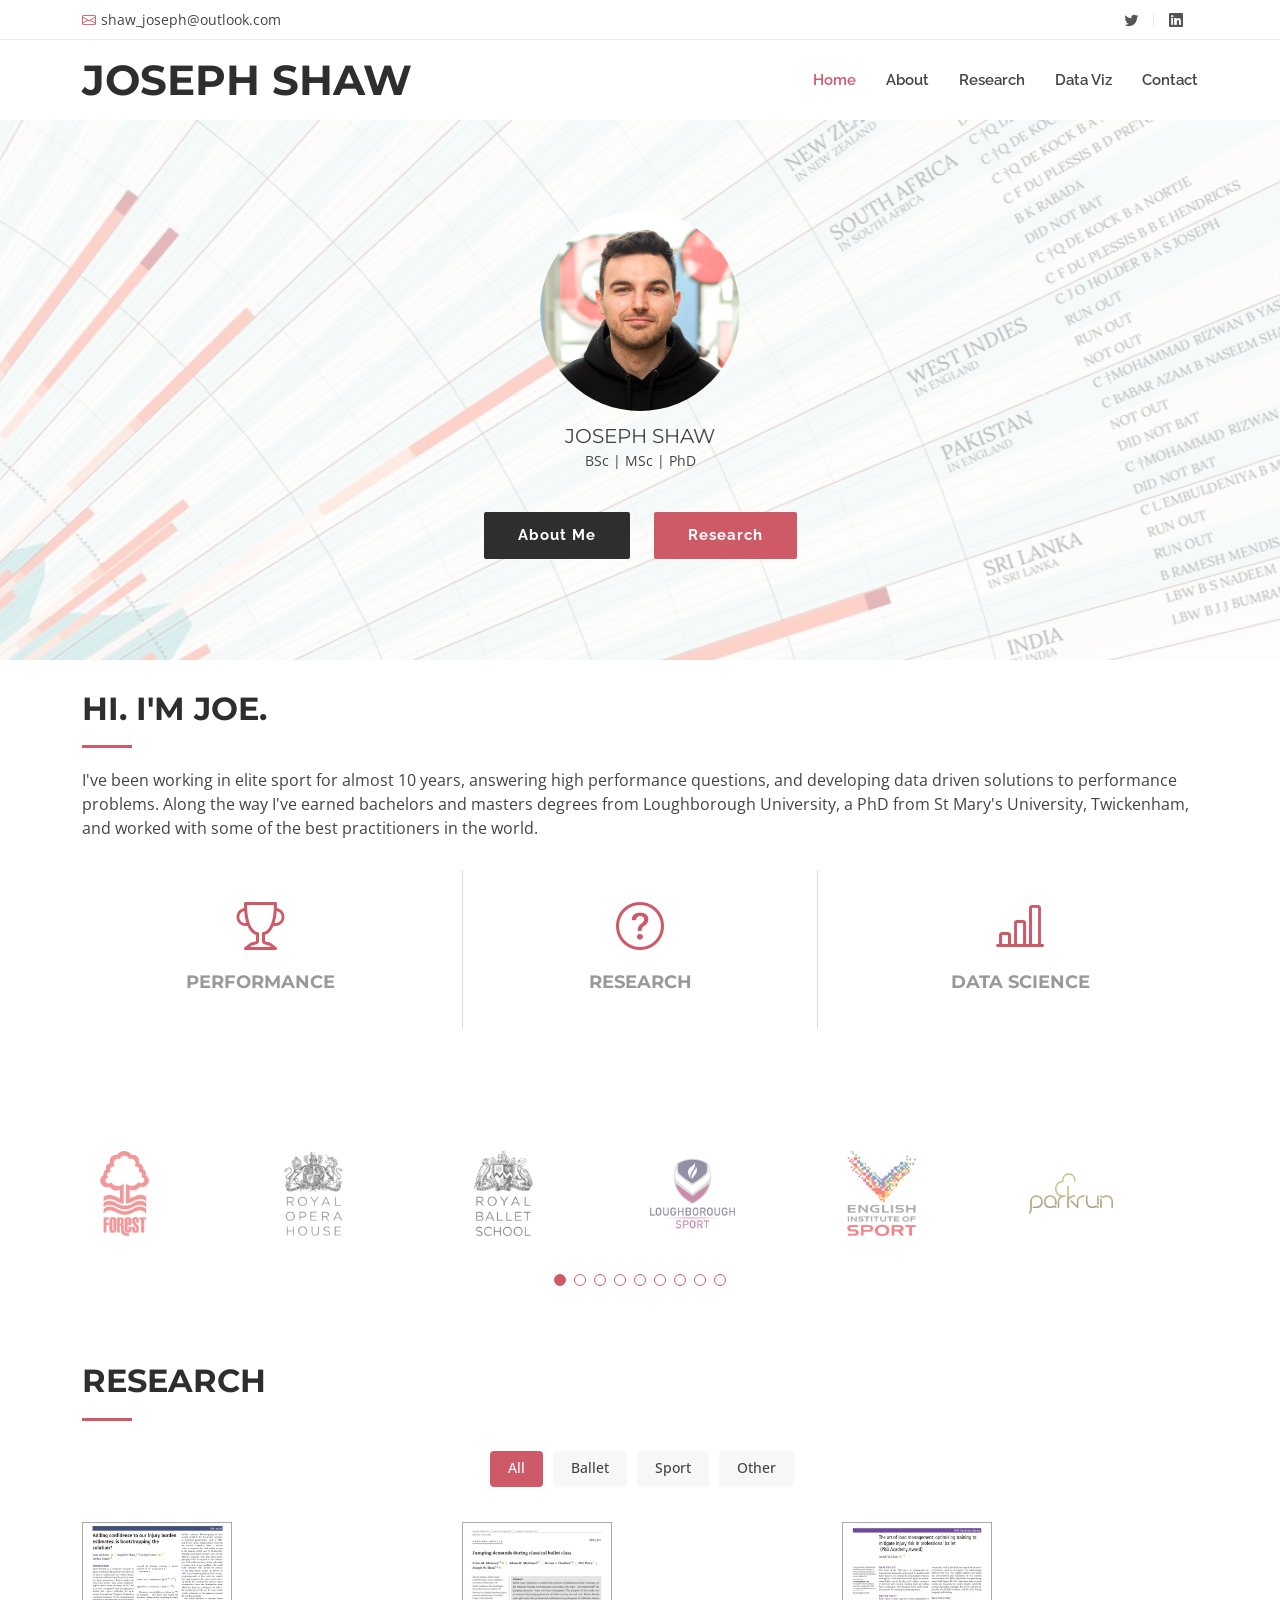
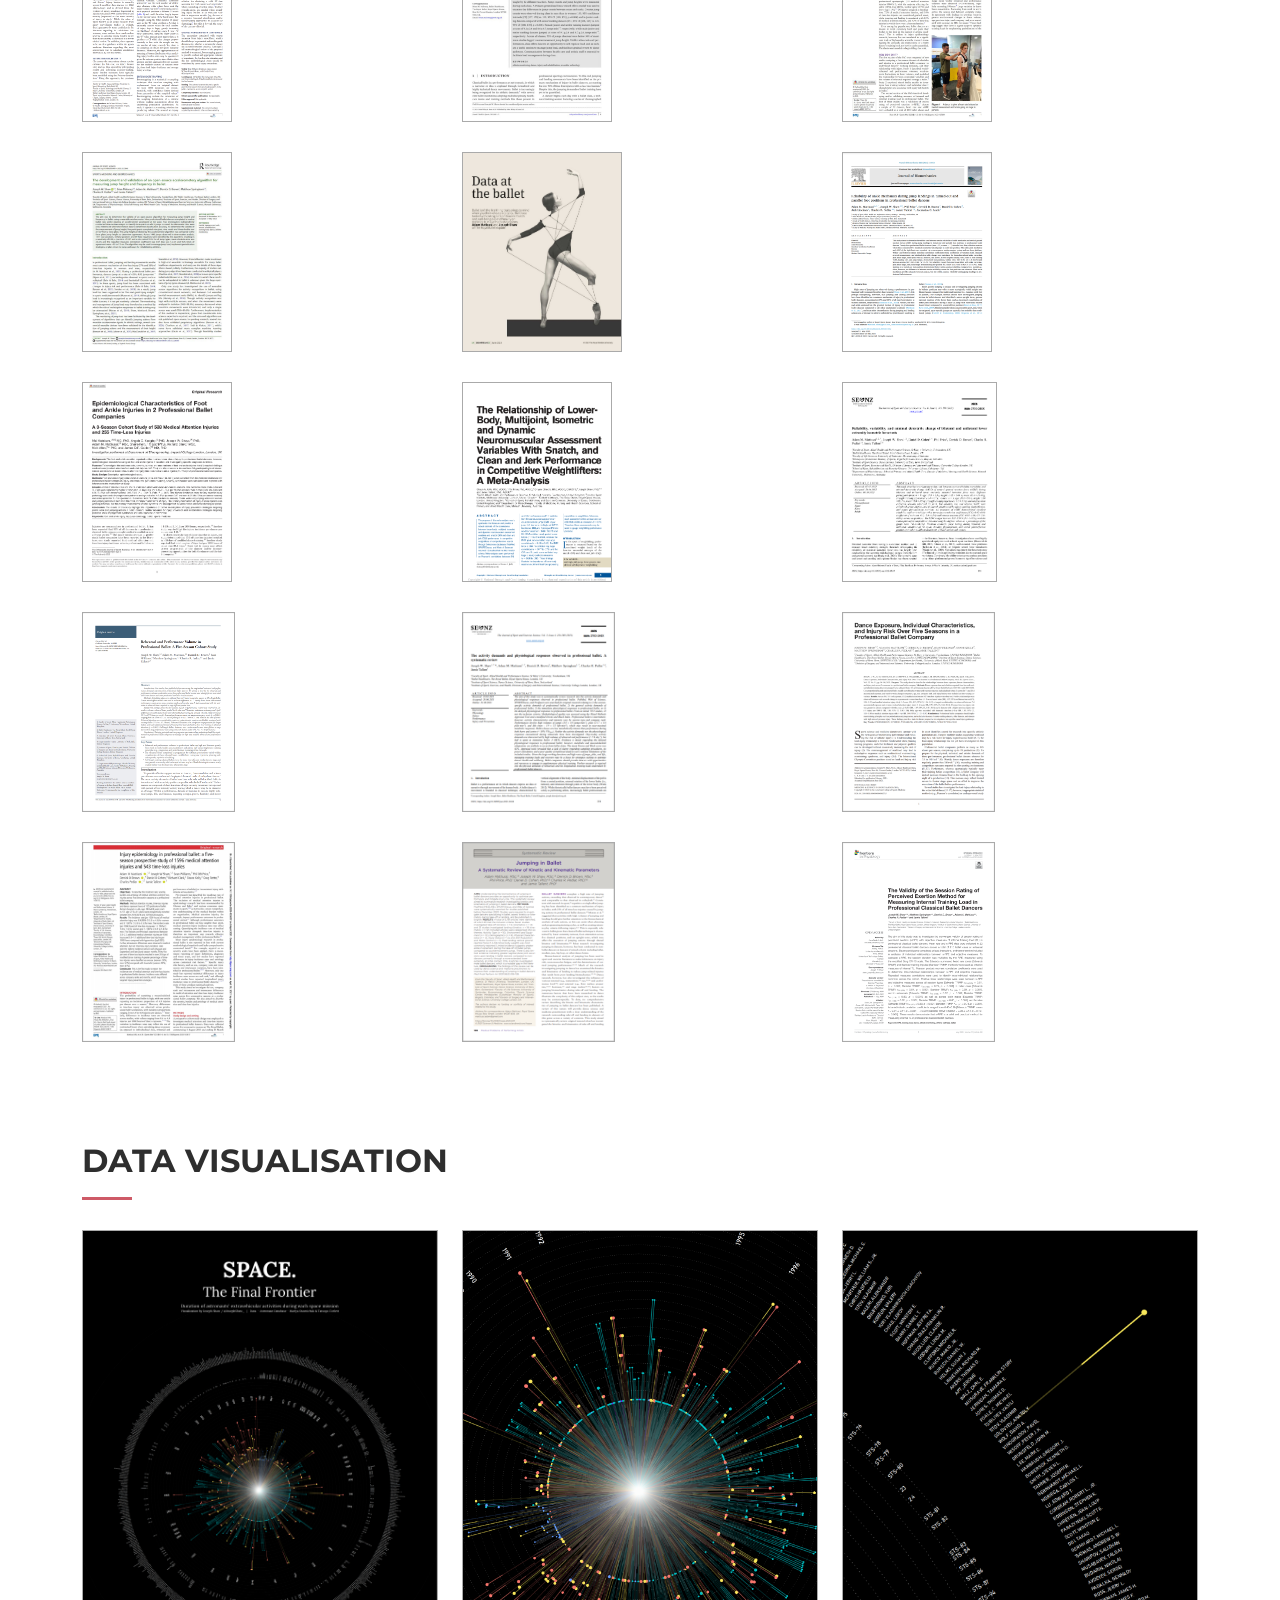
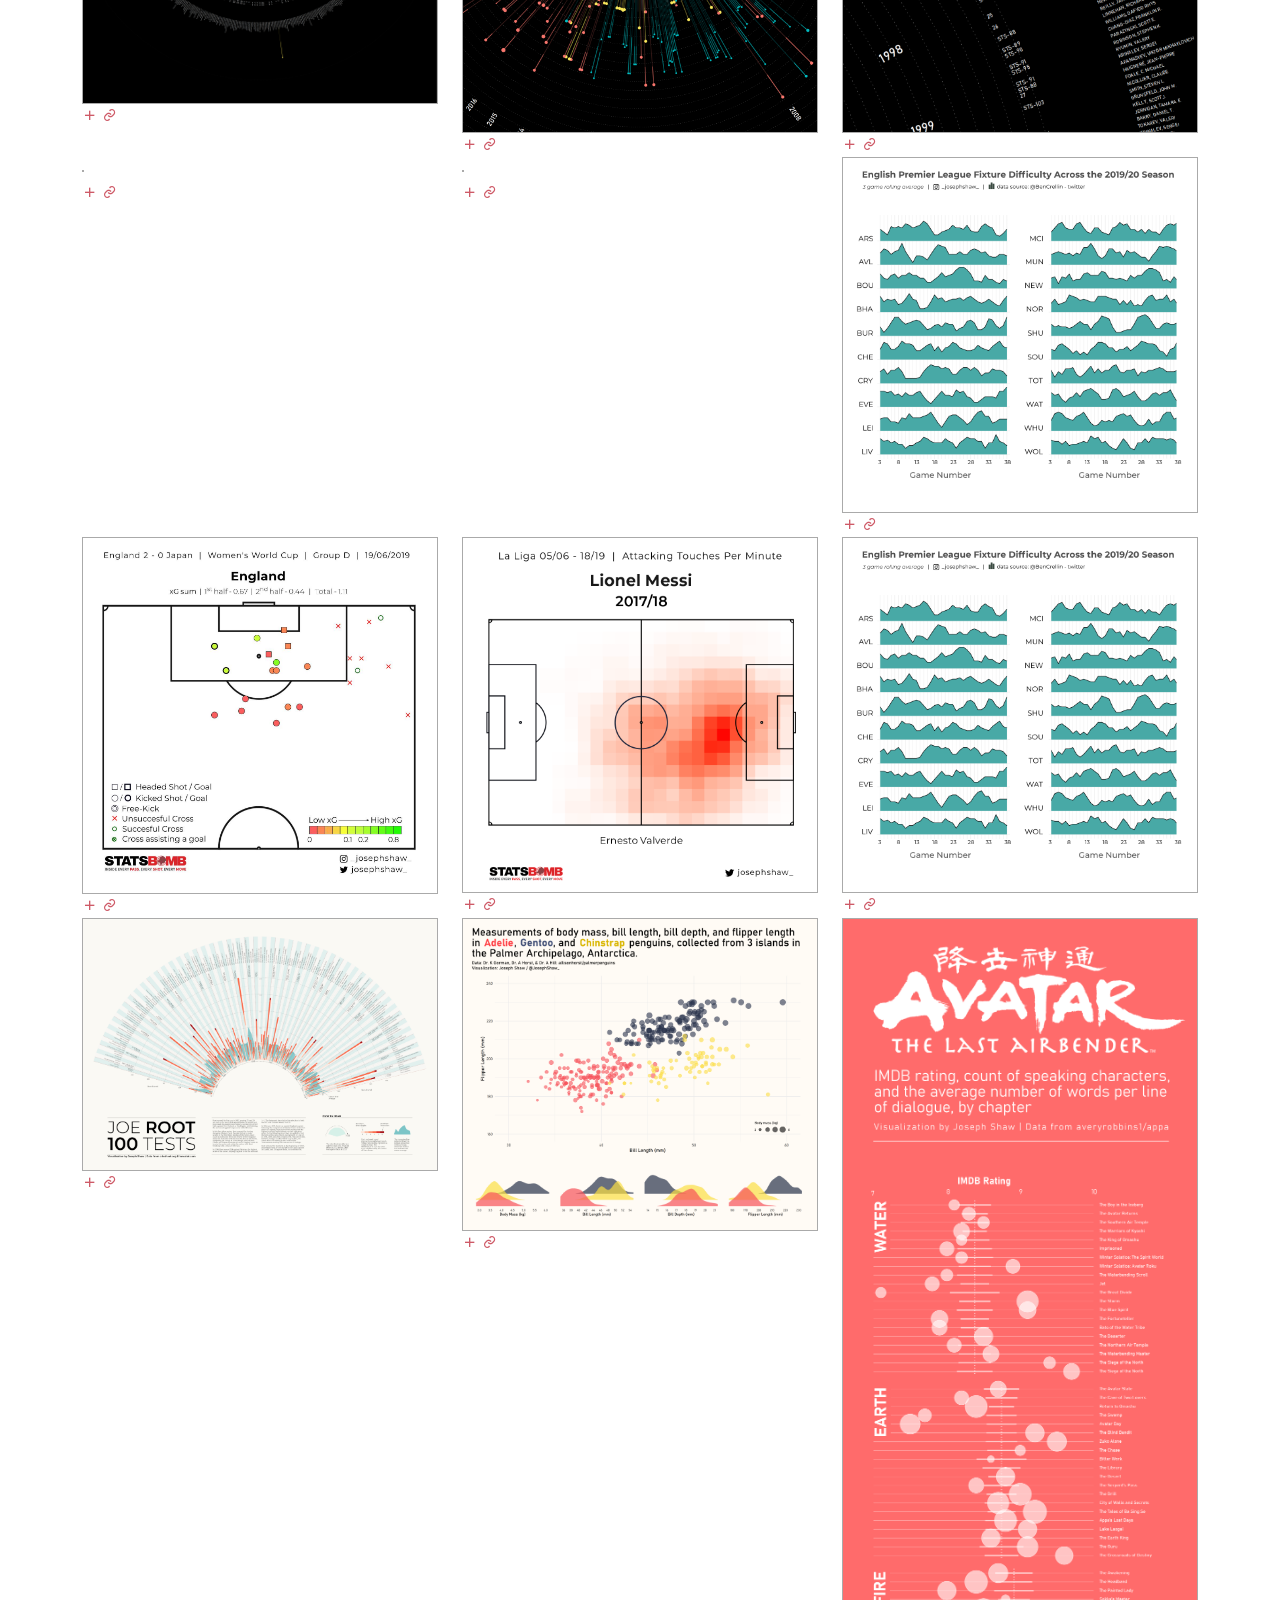
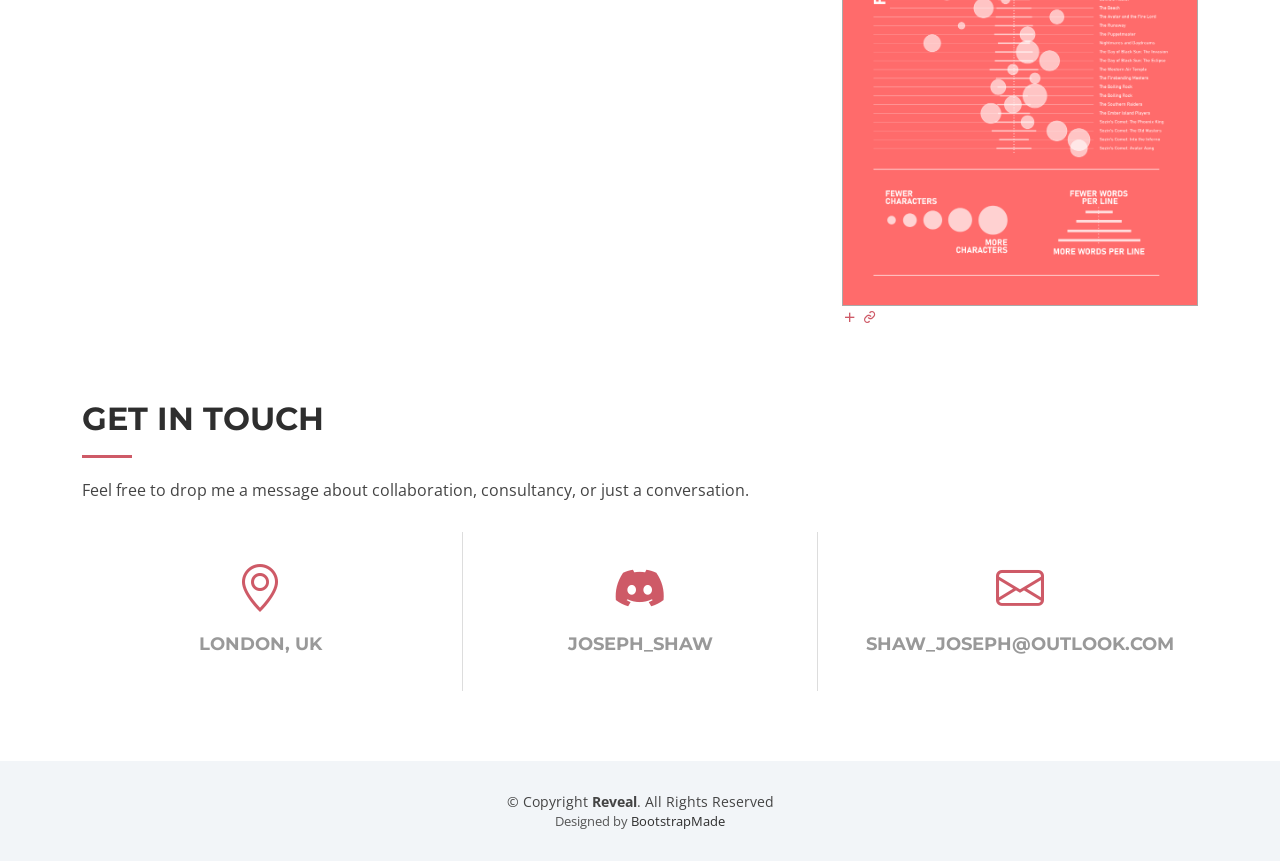
==== index.html @ a6495911 "P2" ====
<!DOCTYPE html>
<html lang="en">

<head>
  <meta charset="utf-8">
  <meta content="width=device-width, initial-scale=1.0" name="viewport">

  <title>Joseph Shaw</title>
  <meta content="" name="description">
  <meta content="" name="keywords">

  <!-- Favicons -->
  <link href="assets/img/favicon.png" rel="icon">
  <link href="assets/img/apple-touch-icon.png" rel="apple-touch-icon">

  <!-- Google Fonts -->
  <link href="https://fonts.googleapis.com/css?family=Open+Sans:300,300i,400,400i,700,700i|Raleway:300,400,500,700,800|Montserrat:300,400,700" rel="stylesheet">

  <!-- Vendor CSS Files -->
  <link href="assets/vendor/aos/aos.css" rel="stylesheet">
  <link href="assets/vendor/bootstrap/css/bootstrap.min.css" rel="stylesheet">
  <link href="assets/vendor/bootstrap-icons/bootstrap-icons.css" rel="stylesheet">
  <link href="assets/vendor/boxicons/css/boxicons.min.css" rel="stylesheet">
  <link href="assets/vendor/glightbox/css/glightbox.min.css" rel="stylesheet">
  <link href="assets/vendor/swiper/swiper-bundle.min.css" rel="stylesheet">

  <!-- Template Main CSS File -->
  <link href="assets/css/style.css" rel="stylesheet">

  <!-- =======================================================
  * Template Name: Reveal
  * Updated: Sep 18 2023 with Bootstrap v5.3.2
  * Template URL: https://bootstrapmade.com/reveal-bootstrap-corporate-template/
  * Author: BootstrapMade.com
  * License: https://bootstrapmade.com/license/
  ======================================================== -->
</head>

<body>

  <!-- ======= Top Bar ======= -->
  <section id="topbar" class="d-flex align-items-center">
    <div class="container d-flex justify-content-center justify-content-md-between">
      <div class="contact-info d-flex align-items-center">
        <i class="bi bi-envelope d-flex align-items-center"><a href="mailto:shaw_joseph@outlook.com">shaw_joseph@outlook.com</a></i>
    <!--    <i class="bi bi-phone d-flex align-items-center ms-4"><span>+1 5589 55488 55</span></i> -->
      </div>
      <div class="social-links d-none d-md-flex align-items-center">
        <a href="https://twitter.com/JosephShaw_" class="twitter"><i class="bi bi-twitter"></i></a>
    <!--    <a href="#" class="instagram"><i class="bi bi-instagram"></i></a> -->
        <a href="https://www.linkedin.com/in/joseph-w-shaw/" class="linkedin"><i class="bi bi-linkedin"></i></i></a>
      </div>
    </div>
  </section><!-- End Top Bar-->

  <!-- ======= Header ======= -->
  <header id="header" class="d-flex align-items-center">
    <div class="container d-flex justify-content-between">

      <div id="logo">
        <h1><a href="index.html">JOSEPH SHAW</a></h1>
        <!-- Uncomment below if you prefer to use an image logo -->
        <!-- <a href="index.html"><img src="assets/img/logo.png" alt=""></a>-->
      </div>

      <nav id="navbar" class="navbar">
        <ul>
          <li><a class="nav-link scrollto active" href="#hero">Home</a></li>
          <li><a class="nav-link scrollto" href="#about">About</a></li>
		  <li><a class="nav-link scrollto " href="#portfolio">Research</a></li>
		  <li><a class="nav-link scrollto " href="#portfolio2">Data Viz</a></li>

       <!--   <li><a class="nav-link scrollto" href="#services">Services</a></li>
          <li><a class="nav-link scrollto" href="#team">Team</a></li>
          <li class="dropdown"><a href="#"><span>Drop Down</span> <i class="bi bi-chevron-down"></i></a>
            <ul>
              <li><a href="#">Drop Down 1</a></li>
              <li class="dropdown"><a href="#"><span>Deep Drop Down</span> <i class="bi bi-chevron-right"></i></a>
                <ul>
                  <li><a href="#">Deep Drop Down 1</a></li>
                  <li><a href="#">Deep Drop Down 2</a></li>
                  <li><a href="#">Deep Drop Down 3</a></li>
                  <li><a href="#">Deep Drop Down 4</a></li>
                  <li><a href="#">Deep Drop Down 5</a></li>
                </ul>
              </li>
              <li><a href="#">Drop Down 2</a></li>
              <li><a href="#">Drop Down 3</a></li>
              <li><a href="#">Drop Down 4</a></li>
            </ul>
          </li> -->
          <li><a class="nav-link scrollto" href="#contact">Contact</a></li>
        </ul>
        <i class="bi bi-list mobile-nav-toggle"></i>
      </nav><!-- .navbar -->

    </div>
  </header><!-- End Header -->

  <!-- ======= hero Section ======= -->
  <section id="hero">

    <div class="hero-content" data-aos="fade-up">
			<img src="assets/img/headshot.jpg" alt="Avatar" style="width:200px; border-radius: 50%">
			<div style="line-height:80%;"><br></div>
	  <h5 style = "margin-bottom: 0">JOSEPH SHAW</h5>
	  <p><small>BSc | MSc | PhD</small></p>
      <div>
        <a href="#about" class="btn-get-started scrollto">About Me</a>
        <a href="#portfolio" class="btn-projects scrollto">Research</a>
      </div>
    </div>

    <div class="hero-slider swiper">
      <div class="swiper-wrapper">
        <div class="swiper-slide" style="background-image: url('assets/img/hero-carousel/1.jpg');"></div>
        <div class="swiper-slide" style="background-image: url('assets/img/hero-carousel/2.jpg');"></div>
        <div class="swiper-slide" style="background-image: url('assets/img/hero-carousel/3.jpg');"></div>
        <div class="swiper-slide" style="background-image: url('assets/img/hero-carousel/4.jpg');"></div>
        <div class="swiper-slide" style="background-image: url('assets/img/hero-carousel/5.jpg');"></div>
      </div>
    </div>

  </section><!-- End Hero Section -->

  <main id="main">


  <!-- ======= About Me Section ======= -->
    <section id="about">
      <div class="container" data-aos="fade-up">
        <div class="section-header">
          <h2>Hi. I'm Joe.</h2>
          <p>I've been working in elite sport for almost 10 years, answering high performance questions, and developing data driven solutions to performance problems. Along the way I've earned  bachelors and masters 
		  degrees from Loughborough University, a PhD from St Mary's University, Twickenham, and worked with some of the best practitioners in the world.</p>
        </div>

        <div class="row about-info">

          <div class="col-md-4">
            <div class="about-address">
              <i class="bi bi-trophy"></i>
              <h3>Performance</h3>
           <!--   <address>A108 Adam Street, NY 535022, USA</address> -->
            </div>
          </div>

          <div class="col-md-4">
            <div class="about-phone">
              <i class="bi bi-question-circle"></i>
              <h3>Research</h3>
           <!--   <p><a href="#portfolio">Take a look below.</a></p> -->
            </div>
          </div>

          <div class="col-md-4">
            <div class="about-email">
              <i class="bi bi-bar-chart-line"></i>
              <h3>Data Science</h3>
          <!--    <p><a href="mailto:info@example.com">info@example.com</a></p> -->
            </div>
          </div>

        </div>
      </div>
	  
	  

	  

    </section><!-- End About Section -->
	
		
	  <!-- ======= About Section ======= 
      <div class="container" data-aos="fade-up">
        <div class="row">
          <div class="col-lg-6 about-img">
            <img src="assets/img/about-img.jpg" alt="">
          </div>

          <div class="col-lg-6 content">
            <h2>Hi. I'm Joe.</h2>
            <h3>I've been working in elite sport for almost 10 years, helping develop some of the best athletes and teams in the world, and answering high performance questions along the way.</h3>

            <ul>
              <li><i class="bi bi-check-circle"></i> Ullamco laboris nisi ut aliquip ex ea commodo consequat.</li>
              <li><i class="bi bi-check-circle"></i> Duis aute irure dolor in reprehenderit in voluptate velit.</li>
              <li><i class="bi bi-check-circle"></i> Ullamco laboris nisi ut aliquip ex ea commodo consequat. Duis aute irure dolor in reprehenderit in voluptate trideta storacalaperda mastiro dolore eu fugiat nulla pariatur.</li>
            </ul>

          </div>
        </div>

      </div>
    </section><!-- End About Section -->
	

    <!-- ======= Clients Section ======= -->
    <section id="clients">
      <div class="container" data-aos="fade-up">
      <!--  <div class="section-header">
          <h2>Experience and Collaborators</h2>
          <p>Sed tamen tempor magna labore dolore dolor sint tempor duis magna elit veniam aliqua esse amet veniam enim export quid quid veniam aliqua eram noster malis nulla duis fugiat culpa esse aute nulla ipsum velit export irure minim illum fore</p>  
        </div> -->

        <div class="clients-slider swiper" data-aos="fade-up" data-aos-delay="20">
          <div class="swiper-wrapper align-items-center">
            <div class="swiper-slide"><img src="assets/img/clients/client-1.png" style="width: 50%; height: 50%" class="img-fluid" alt=""></div>
            <div class="swiper-slide"><img src="assets/img/clients/client-2.png" style="width: 50%; height: 50%" class="img-fluid" alt=""></div>
            <div class="swiper-slide"><img src="assets/img/clients/client-3.png" style="width: 50%; height: 50%" class="img-fluid" alt=""></div>
            <div class="swiper-slide"><img src="assets/img/clients/client-4.png" style="width: 50%; height: 50%" class="img-fluid" alt=""></div>
            <div class="swiper-slide"><img src="assets/img/clients/client-5.png" style="width: 50%; height: 50%" class="img-fluid" alt=""></div>
            <div class="swiper-slide"><img src="assets/img/clients/client-6.png" style="width: 50%; height: 50%" class="img-fluid" alt=""></div>
            <div class="swiper-slide"><img src="assets/img/clients/client-7.png" style="width: 50%; height: 50%" class="img-fluid" alt=""></div>
            <div class="swiper-slide"><img src="assets/img/clients/client-8.png" style="width: 50%; height: 50%" class="img-fluid" alt=""></div>
			<div class="swiper-slide"><img src="assets/img/clients/client-9.png" style="width: 50%; height: 50%" class="img-fluid" alt=""></div>

          </div>
          <div class="swiper-pagination"></div>
        </div>

      </div>
    </section><!-- End Clients Section -->

    <!-- ======= Portfolio Section ======= -->
    <section id="portfolio" class="portfolio">
      <div class="container" data-aos="fade-up">
        <div class="section-header">
          <h2>Research</h2>
     <!--     <p>Sed tamen tempor magna labore dolore dolor sint tempor duis magna elit veniam aliqua esse amet veniam enim export quid quid veniam aliqua eram noster malis nulla duis fugiat culpa esse aute nulla ipsum velit export irure minim illum fore</p>  -->
        </div>

        <div class="row" data-aos="fade-up" data-aos-delay="100">
          <div class="col-lg-12 d-flex justify-content-center">
            <ul id="portfolio-flters">
              <li data-filter="*" class="filter-active">All</li>
              <li data-filter=".filter-app">Ballet</li>
              <li data-filter=".filter-web">Sport</li>
              <li data-filter=".filter-card">Other</li>
            </ul>
          </div>
        </div>

        <div class="row portfolio-container" data-aos="fade-up" data-aos-delay="200">

		<!--

          <div class="col-lg-4 col-md-6 portfolio-item filter-web">
            <img src="assets/img/portfolio/portfolio-2.jpg" class="img-fluid" alt="">
            <div class="portfolio-info">
              <h4>Web 3</h4>
              <p>Web</p>
              <a href="assets/img/portfolio/portfolio-2.jpg" data-gallery="portfolioGallery" class="portfolio-lightbox preview-link" title="Web 3"><i class="bx bx-plus"></i></a>
              <a href="portfolio-details.html" class="details-link" title="More Details"><i class="bx bx-link"></i></a>
            </div>
          </div>

          <div class="col-lg-4 col-md-6 portfolio-item filter-app">
            <img src="assets/img/portfolio/portfolio-3.jpg" class="img-fluid" alt="">
            <div class="portfolio-info">
              <h4>App 2</h4>
              <p>App</p>
              <a href="assets/img/portfolio/portfolio-3.jpg" data-gallery="portfolioGallery" class="portfolio-lightbox preview-link" title="App 2"><i class="bx bx-plus"></i></a>
              <a href="portfolio-details.html" class="details-link" title="More Details"><i class="bx bx-link"></i></a>
            </div>
          </div>
		  
		  

          <div class="col-lg-4 col-md-6 portfolio-item filter-card">
            <img src="assets/img/portfolio/portfolio-4.jpg" class="img-fluid" alt="">
            <div class="portfolio-info">
              <h4>Card 2</h4>
              <p>Card</p>
              <a href="assets/img/portfolio/portfolio-4.jpg" data-gallery="portfolioGallery" class="portfolio-lightbox preview-link" title="Card 2"><i class="bx bx-plus"></i></a>
              <a href="portfolio-details.html" class="details-link" title="More Details"><i class="bx bx-link"></i></a>
            </div>
          </div>
		  
		  -->
		  
		  <div class="col-lg-4 col-md-6 portfolio-item filter-card">
            <img src="assets/img/portfolio/portfolio-15.png" class="img-fluid" alt="" style="border: 1px solid #aaa;">
            <div class="portfolio-info">
              <h4>Adding confidence to our injury burden estimates: is bootstrapping the solution?</h4>
              <p>BJSM</p>
              <a href="assets/img/portfolio/portfolio-15.png" data-gallery="portfolioGallery" class="portfolio-lightbox preview-link" title="Adding confidence to our injury burden estimates: is bootstrapping the solution?"><i class="bx bx-plus"></i></a>
              <a href="https://bjsm.bmj.com/content/early/2023/11/27/bjsports-2023-107496" class="details-link" title="More Details"><i class="bx bx-link"></i></a>
            </div>
          </div>
		  
		  <div class="col-lg-4 col-md-6 portfolio-item filter-app">
            <img src="assets/img/portfolio/portfolio-14.png" class="img-fluid" alt="" style="border: 1px solid #aaa;">
            <div class="portfolio-info">
              <h4>Jumping demands during classical ballet class</h4>
              <p>SJMSS</p>
              <a href="assets/img/portfolio/portfolio-14.png" data-gallery="portfolioGallery" class="portfolio-lightbox preview-link" title="Jumping demands during classical ballet class"><i class="bx bx-plus"></i></a>
              <a href="https://onlinelibrary.wiley.com/doi/abs/10.1111/sms.14502" class="details-link" title="More Details"><i class="bx bx-link"></i></a>
            </div>
          </div>
		  
		  <div class="col-lg-4 col-md-6 portfolio-item filter-app">
            <img src="assets/img/portfolio/portfolio-13.png" class="img-fluid" alt="" style="border: 1px solid #aaa;">
            <div class="portfolio-info">
              <h4>The art of load management: optimising training to mitigate injury risk in professional ballet</h4>
              <p>BJSM</p>
              <a href="assets/img/portfolio/portfolio-13.png" data-gallery="portfolioGallery" class="portfolio-lightbox preview-link" title="The art of load management: optimising training to mitigate injury risk in professional ballet"><i class="bx bx-plus"></i></a>
              <a href="https://pubmed.ncbi.nlm.nih.gov/37541761/" class="details-link" title="More Details"><i class="bx bx-link"></i></a>
            </div>
          </div>
		  
		  <div class="col-lg-4 col-md-6 portfolio-item filter-app">
            <img src="assets/img/portfolio/portfolio-12.png" class="img-fluid" alt="" style="border: 1px solid #aaa;">
            <div class="portfolio-info">
              <h4>The Development and Validation of an Open-Source Accelerometery Algorithm for Measuring Jump Height and Frequency in Ballet</h4>
              <p>JSS</p>
              <a href="assets/img/portfolio/portfolio-12.png" data-gallery="portfolioGallery" class="portfolio-lightbox preview-link" title="The Development and Validation of an Open-Source Accelerometery Algorithm for Measuring Jump Height and Frequency in Ballet"><i class="bx bx-plus"></i></a>
              <a href="https://pubmed.ncbi.nlm.nih.gov/37377013/" class="details-link" title="More Details"><i class="bx bx-link"></i></a>
            </div>
          </div>
		  
		  <div class="col-lg-4 col-md-6 portfolio-item filter-app">
            <img src="assets/img/portfolio/portfolio-11.png" class="img-fluid" alt="" style="border: 1px solid #aaa;">
            <div class="portfolio-info">
              <h4>Data at the Ballet</h4>
              <p>Significance</p>
              <a href="assets/img/portfolio/portfolio-11.png" data-gallery="portfolioGallery" class="portfolio-lightbox preview-link" title="Data at the Ballet"><i class="bx bx-plus"></i></a>
              <a href="https://academic.oup.com/jrssig/article-abstract/20/3/14/7190573?redirectedFrom=fulltext" class="details-link" title="More Details"><i class="bx bx-link"></i></a>
            </div>
          </div>

		  <div class="col-lg-4 col-md-6 portfolio-item filter-app">
            <img src="assets/img/portfolio/portfolio-10.png" class="img-fluid" alt="" style="border: 1px solid #aaa;">
            <div class="portfolio-info">
              <h4>Reliability of Ankle Mechanics During Jump Landings in Turned-Out and Parallel Foot Positions in Professional Ballet Dancers</h4>
              <p>J. Biomech</p>
              <a href="assets/img/portfolio/portfolio-10.png" data-gallery="portfolioGallery" class="portfolio-lightbox preview-link" title="Reliability of Ankle Mechanics During Jump Landings in Turned-Out and Parallel Foot Positions in Professional Ballet Dancers"><i class="bx bx-plus"></i></a>
              <a href="https://pubmed.ncbi.nlm.nih.gov/37300978" class="details-link" title="More Details"><i class="bx bx-link"></i></a>
            </div>
          </div>

		  <div class="col-lg-4 col-md-6 portfolio-item filter-app">
            <img src="assets/img/portfolio/portfolio-9.png" class="img-fluid" alt="" style="border: 1px solid #aaa;">
            <div class="portfolio-info">
              <h4>Epidemiological Characteristics of Foot and Ankle Injuries in 2 Professional Ballet Companies: A 3-Season Cohort Study of 588 Medical Attention Injuries and 255 Time-Loss Injuries</h4>
              <p>Orthop J Sports Med.</p>
              <a href="assets/img/portfolio/portfolio-9.png" data-gallery="portfolioGallery" class="portfolio-lightbox preview-link" title="Epidemiological Characteristics of Foot and Ankle Injuries in 2 Professional Ballet Companies: A 3-Season Cohort Study of 588 Medical Attention Injuries and 255 Time-Loss Injuries"><i class="bx bx-plus"></i></a>
              <a href="https://www.ncbi.nlm.nih.gov/pmc/articles/PMC9978991/" class="details-link" title="More Details"><i class="bx bx-link"></i></a>
            </div>
          </div>

          <div class="col-lg-4 col-md-6 portfolio-item filter-web">
            <img src="assets/img/portfolio/portfolio-8.png" class="img-fluid" alt="" style="border: 1px solid #aaa;">
            <div class="portfolio-info">
              <h4>The Relationship of Lower-Body, Multijoint, Isometric and Dynamic Neuromuscular Assessment Variables With Snatch, and Clean and Jerk Performance in Competitive Weightlifters: A Meta-Analysis</h4>
              <p>Strength and Conditioning Journal</p>
              <a href="assets/img/portfolio/portfolio-8.png" data-gallery="portfolioGallery" class="portfolio-lightbox preview-link" title="The Relationship of Lower-Body, Multijoint, Isometric and Dynamic Neuromuscular Assessment Variables With Snatch, and Clean and Jerk Performance in Competitive Weightlifters: A Meta-Analysis"><i class="bx bx-plus"></i></a>
              <a href="https://www.researchgate.net/publication/366493457_The_Relationship_of_Lower-Body_Multijoint_Isometric_and_Dynamic_Neuromuscular_Assessment_Variables_With_Snatch_and_Clean_and_Jerk_Performance_in_Competitive_Weightlifters_A_Meta-Analysis" class="details-link" title="More Details"><i class="bx bx-link"></i></a>
            </div>
          </div>
		  

		  <div class="col-lg-4 col-md-6 portfolio-item filter-app">
            <img src="assets/img/portfolio/portfolio-7.png" class="img-fluid" alt="" style="border: 1px solid #aaa;">
            <div class="portfolio-info">
              <h4>Reliability, variability, and minimal detectable change of bilateral and unilateral lower extremity isometric force tests</h4>
              <p>JSES</p>
              <a href="assets/img/portfolio/portfolio-7.png" data-gallery="portfolioGallery" class="portfolio-lightbox preview-link" title="Reliability, variability, and minimal detectable change of bilateral and unilateral lower extremity isometric force tests"><i class="bx bx-plus"></i></a>
              <a href="https://www.researchgate.net/publication/364345412_Reliability_variability_and_minimal_detectable_change_of_bilateral_and_unilateral_lower_extremity_isometric_force_tests" class="details-link" title="More Details"><i class="bx bx-link"></i></a>
            </div>
          </div>
		  
		  

		  <div class="col-lg-4 col-md-6 portfolio-item filter-app">
            <img src="assets/img/portfolio/portfolio-6.png" class="img-fluid" alt="" style="border: 1px solid #aaa;">
            <div class="portfolio-info">
              <h4>Rehearsal and Performance Volume in Professional Ballet: A Five-Season Cohort Study</h4>
              <p>JDMS</p>
              <a href="assets/img/portfolio/portfolio-6.png" data-gallery="portfolioGallery" class="portfolio-lightbox preview-link" title="Rehearsal and Performance Volume in Professional Ballet: A Five-Season Cohort Study"><i class="bx bx-plus"></i></a>
              <a href="https://pubmed.ncbi.nlm.nih.gov/37218639/" class="details-link" title="More Details"><i class="bx bx-link"></i></a>
            </div>
          </div>

		  <div class="col-lg-4 col-md-6 portfolio-item filter-app">
            <img src="assets/img/portfolio/portfolio-5.png" class="img-fluid" alt="" style="border: 1px solid #aaa;">
            <div class="portfolio-info">
              <h4>The activity demands and physiological responses observed in professional ballet: A systematic review</h4>
              <p>JSES</p>
              <a href="assets/img/portfolio/portfolio-5.png" data-gallery="portfolioGallery" class="portfolio-lightbox preview-link" title="The activity demands and physiological responses observed in professional ballet: A systematic review"><i class="bx bx-plus"></i></a>
              <a href="https://www.researchgate.net/publication/354888525_The_activity_demands_and_physiological_responses_observed_in_professional_ballet_A_systematic_review" class="details-link" title="More Details"><i class="bx bx-link"></i></a>
            </div>
          </div>

		  <div class="col-lg-4 col-md-6 portfolio-item filter-app">
            <img src="assets/img/portfolio/portfolio-4.png" class="img-fluid" alt="" style="border: 1px solid #aaa;">
            <div class="portfolio-info">
              <h4>Dance Exposure, Individual Characteristics, and Injury Risk over Five Seasons in a Professional Ballet Company</h4>
              <p>MSSE</p>
              <a href="assets/img/portfolio/portfolio-4.png" data-gallery="portfolioGallery" class="portfolio-lightbox preview-link" title="Dance Exposure, Individual Characteristics, and Injury Risk over Five Seasons in a Professional Ballet Company"><i class="bx bx-plus"></i></a>
              <a href="https://pubmed.ncbi.nlm.nih.gov/34115730/" class="details-link" title="More Details"><i class="bx bx-link"></i></a>
            </div>
          </div>

		  <div class="col-lg-4 col-md-6 portfolio-item filter-app">
            <img src="assets/img/portfolio/portfolio-3.png" class="img-fluid" alt="" style="border: 1px solid #aaa;">
            <div class="portfolio-info">
              <h4>Injury epidemiology in professional ballet: a five-season prospective study of 1596 medical attention injuries and 543 time-loss injuries</h4>
              <p>BJSM</p>
              <a href="assets/img/portfolio/portfolio-3.png" data-gallery="portfolioGallery" class="portfolio-lightbox preview-link" title="Injury epidemiology in professional ballet: a five-season prospective study of 1596 medical attention injuries and 543 time-loss injuries"><i class="bx bx-plus"></i></a>
              <a href="https://pubmed.ncbi.nlm.nih.gov/33837002/" class="details-link" title="More Details"><i class="bx bx-link"></i></a>
            </div>
          </div>

		  <div class="col-lg-4 col-md-6 portfolio-item filter-app">
            <img src="assets/img/portfolio/portfolio-2.png" class="img-fluid" alt="" style="border: 1px solid #aaa;">
            <div class="portfolio-info">
              <h4>Jumping in Ballet: A Systematic Review of Kinetic and Kinematic Parameters</h4>
              <p>Med Probl Perform Art</p>
              <a href="assets/img/portfolio/portfolio-2.png" data-gallery="portfolioGallery" class="portfolio-lightbox preview-link" title="Jumping in Ballet: A Systematic Review of Kinetic and Kinematic Parameters"><i class="bx bx-plus"></i></a>
              <a href="https://pubmed.ncbi.nlm.nih.gov/34079984/" class="details-link" title="More Details"><i class="bx bx-link"></i></a>
            </div>
          </div>

		  
		  <div class="col-lg-4 col-md-6 portfolio-item filter-app">
            <img src="assets/img/portfolio/portfolio-1.png" class="img-fluid" alt="" style="border: 1px solid #aaa;">
            <div class="portfolio-info">
              <h4>The Validity of the Session Rating of Perceived Exertion Method for Measuring Internal Training Load in Professional Classical Ballet Dancers</h4>
              <p>Frontiers in Physiology</p>
              <a href="assets/img/portfolio/portfolio-1.png" data-gallery="portfolioGallery" class="portfolio-lightbox preview-link" title="The Validity of the Session Rating of Perceived Exertion Method for Measuring Internal Training Load in Professional Classical Ballet Dancers"><i class="bx bx-plus"></i></a>
              <a href="https://www.ncbi.nlm.nih.gov/pmc/articles/PMC7240108/" class="details-link" title="More Details"><i class="bx bx-link"></i></a>
            </div>
          </div>

        </div>

      </div>
    </section><!-- End Portfolio Section -->
	
	
	  <!-- ======= Portfolio Section 2 ======= -->
   <section id="portfolio2" class="portfolio">
      <div class="container" data-aos="fade-up">
        <div class="section-header">
          <h2>Data Visualisation</h2>
     <!--     <p>Sed tamen tempor magna labore dolore dolor sint tempor duis magna elit veniam aliqua esse amet veniam enim export quid quid veniam aliqua eram noster malis nulla duis fugiat culpa esse aute nulla ipsum velit export irure minim illum fore</p>  -->
        </div>

        <div class="row" data-aos="fade-up" data-aos-delay="100">
      <!--    <div class="col-lg-12 d-flex justify-content-center">
            <ul id="portfolio-flters">
              <li data-filter="*" class="filter-active">All</li>
              <li data-filter=".filter-app">Ballet</li>
              <li data-filter=".filter-web">Sport</li>
              <li data-filter=".filter-card">Other</li>
            </ul>
          </div> -->
        </div>

        <div class="row portfolio-container" data-aos="fade-up" data-aos-delay="200">


		<!--

          <div class="col-lg-4 col-md-6 portfolio-item filter-web">
            <img src="assets/img/portfolio/portfolio-2.jpg" class="img-fluid" alt="">
            <div class="portfolio-info">
              <h4>Web 3</h4>
              <p>Web</p>
              <a href="assets/img/portfolio/portfolio-2.jpg" data-gallery="portfolioGallery" class="portfolio-lightbox preview-link" title="Web 3"><i class="bx bx-plus"></i></a>
              <a href="portfolio-details.html" class="details-link" title="More Details"><i class="bx bx-link"></i></a>
            </div>
          </div>

          <div class="col-lg-4 col-md-6 portfolio-item filter-app">
            <img src="assets/img/portfolio/portfolio-3.jpg" class="img-fluid" alt="">
            <div class="portfolio-info">
              <h4>App 2</h4>
              <p>App</p>
              <a href="assets/img/portfolio/portfolio-3.jpg" data-gallery="portfolioGallery" class="portfolio-lightbox preview-link" title="App 2"><i class="bx bx-plus"></i></a>
              <a href="portfolio-details.html" class="details-link" title="More Details"><i class="bx bx-link"></i></a>
            </div>
          </div>
		  
		  

          <div class="col-lg-4 col-md-6 portfolio-item filter-card">
            <img src="assets/img/portfolio/portfolio-4.jpg" class="img-fluid" alt="">
            <div class="portfolio-info">
              <h4>Card 2</h4>
              <p>Card</p>
              <a href="assets/img/portfolio/portfolio-4.jpg" data-gallery="portfolioGallery" class="portfolio-lightbox preview-link" title="Card 2"><i class="bx bx-plus"></i></a>
              <a href="portfolio-details.html" class="details-link" title="More Details"><i class="bx bx-link"></i></a>
            </div>
          </div>
		  
		  -->
		  
		   <div class="col-lg-4 col-md-6 portfolio-item filter-card">
            <img src="assets/img/portfolio2/Astro_Small.png" class="img-fluid" alt="" style="border: 1px solid #aaa;">
            <div class="portfolio-info">
              <a href="assets/img/portfolio2/Space Final Large.png" data-gallery="portfolioGallery" class="portfolio-lightbox preview-link" title="Extra-vehicular time during space missions"><i class="bx bx-plus"></i></a>
              <a href="https://github.com/joseph-shaw/archived-website/blob/gh-pages/dataviz/space/Space%20Final%20Large.png" class="details-link" title="More Details"><i class="bx bx-link"></i></a>
            </div>
          </div>
		  
		  <div class="col-lg-4 col-md-6 portfolio-item filter-app">
            <img src="assets/img/portfolio2/Space_2.png" class="img-fluid" alt="" style="border: 1px solid #aaa;">
            <div class="portfolio-info">
              <a href="assets/img/portfolio2/Space Final Large.png" data-gallery="portfolioGallery" class="portfolio-lightbox preview-link" title="Lionel Messi | Heatmap 1718"><i class="bx bx-plus"></i></a>
              <a href="https://github.com/joseph-shaw/archived-website/blob/gh-pages/dataviz/space/Space%20Final%20Large.png" class="details-link" title="More Details"><i class="bx bx-link"></i></a>
            </div>
          </div>
		  
		  <div class="col-lg-4 col-md-6 portfolio-item filter-app">
            <img src="assets/img/portfolio2/Space_3.png" class="img-fluid" alt="" style="border: 1px solid #aaa;">
            <div class="portfolio-info">
              <a href="assets/img/portfolio2/Space Final Large.png" data-gallery="portfolioGallery" class="portfolio-lightbox preview-link" title="Fixture Difficulty Plot"><i class="bx bx-plus"></i></a>
              <a href="https://github.com/joseph-shaw/archived-website/blob/gh-pages/dataviz/space/Space%20Final%20Large.png" class="details-link" title="More Details"><i class="bx bx-link"></i></a>
            </div>
          </div>
		  
		  
		  <div class="col-lg-4 col-md-6 portfolio-item filter-card">
            <img src="assets/img/portfolio2/Masters A4.png" class="img-fluid" alt="" style="border: 1px solid #aaa;">
            <div class="portfolio-info">
              <a href="assets/img/portfolio2/masters 2.png" data-gallery="portfolioGallery" class="portfolio-lightbox preview-link" title="The Masters | 2020"><i class="bx bx-plus"></i></a>
              <a href="https://github.com/joseph-shaw/Sports-Data-Visualization/blob/main/masters2.png?raw=true" class="details-link" title="More Details"><i class="bx bx-link"></i></a>
            </div>
          </div>
		  
		  <div class="col-lg-4 col-md-6 portfolio-item filter-app">
            <img src="assets/img/portfolio2/SpaceA4.png" class="img-fluid" alt="" style="border: 1px solid #aaa;">
            <div class="portfolio-info">
              <a href="assets/img/portfolio2/gif1718" data-gallery="portfolioGallery" class="portfolio-lightbox preview-link" title="Lionel Messi | Heatmap 1718"><i class="bx bx-plus"></i></a>
              <a href="https://github.com/joseph-shaw/archived-website/blob/gh-pages/dataviz/gif1718.png" class="details-link" title="More Details"><i class="bx bx-link"></i></a>
            </div>
          </div>
		  
		  <div class="col-lg-4 col-md-6 portfolio-item filter-app">
            <img src="assets/img/portfolio2/Fixture Difficulty Insta.png" class="img-fluid" alt="" style="border: 1px solid #aaa;">
            <div class="portfolio-info">
              <a href="assets/img/portfolio2/Fixture Difficulty Insta.png" data-gallery="portfolioGallery" class="portfolio-lightbox preview-link" title="Fixture Difficulty Plot"><i class="bx bx-plus"></i></a>
              <a href="https://github.com/joseph-shaw/archived-website/blob/gh-pages/dataviz/Fixture%20Difficulty%20Insta.png" class="details-link" title="More Details"><i class="bx bx-link"></i></a>
            </div>
          </div>
		  
		  <div class="col-lg-4 col-md-6 portfolio-item filter-card">
            <img src="assets/img/portfolio2/England xG.png" class="img-fluid" alt="" style="border: 1px solid #aaa;">
            <div class="portfolio-info">
              <a href="assets/img/portfolio2/England xG.png" data-gallery="portfolioGallery" class="portfolio-lightbox preview-link" title="England vs Japan | xG Plot"><i class="bx bx-plus"></i></a>
              <a href="https://github.com/joseph-shaw/archived-website/blob/gh-pages/dataviz/England%20xG.png" class="details-link" title="More Details"><i class="bx bx-link"></i></a>
            </div>
          </div>
		  
		  <div class="col-lg-4 col-md-6 portfolio-item filter-app">
            <img src="assets/img/portfolio2/gif1718.png" class="img-fluid" alt="" style="border: 1px solid #aaa;">
            <div class="portfolio-info">
              <a href="assets/img/portfolio2/gif1718" data-gallery="portfolioGallery" class="portfolio-lightbox preview-link" title="Lionel Messi | Heatmap 1718"><i class="bx bx-plus"></i></a>
              <a href="https://github.com/joseph-shaw/archived-website/blob/gh-pages/dataviz/gif1718.png" class="details-link" title="More Details"><i class="bx bx-link"></i></a>
            </div>
          </div>
		  
		  <div class="col-lg-4 col-md-6 portfolio-item filter-app">
            <img src="assets/img/portfolio2/Fixture Difficulty Insta.png" class="img-fluid" alt="" style="border: 1px solid #aaa;">
            <div class="portfolio-info">
              <a href="assets/img/portfolio2/Fixture Difficulty Insta.png" data-gallery="portfolioGallery" class="portfolio-lightbox preview-link" title="Fixture Difficulty Plot"><i class="bx bx-plus"></i></a>
              <a href="https://github.com/joseph-shaw/archived-website/blob/gh-pages/dataviz/Fixture%20Difficulty%20Insta.png" class="details-link" title="More Details"><i class="bx bx-link"></i></a>
            </div>
          </div>
		  
		  <div class="col-lg-4 col-md-6 portfolio-item filter-card">
            <img src="assets/img/portfolio2/Root_small.png" class="img-fluid" alt="" style="border: 1px solid #aaa;">
            <div class="portfolio-info">
              <a href="assets/img/portfolio2/Root_A4.png" data-gallery="portfolioGallery" class="portfolio-lightbox preview-link" title="Joe Root | 100 Tests"><i class="bx bx-plus"></i></a>
              <a href="https://github.com/joseph-shaw/Sports-Data-Visualization/blob/main/JoeRoot/Root_A3.png" class="details-link" title="More Details"><i class="bx bx-link"></i></a>
            </div>
          </div>
		  
		  <div class="col-lg-4 col-md-6 portfolio-item filter-app">
            <img src="assets/img/portfolio2/Penguins3.png" class="img-fluid" alt="" style="border: 1px solid #aaa;">
            <div class="portfolio-info">
              <a href="assets/img/portfolio2/Penguins3.png" data-gallery="portfolioGallery" class="portfolio-lightbox preview-link" title="Penguins | TidyTuesday"><i class="bx bx-plus"></i></a>
              <a href="https://github.com/joseph-shaw/tidytuesday-visualisation/blob/master/2020-07-28_Penguins/Penguins3.png?raw=true" class="details-link" title="More Details"><i class="bx bx-link"></i></a>
            </div>
          </div>
		  
		  <div class="col-lg-4 col-md-6 portfolio-item filter-app">
            <img src="assets/img/portfolio2/AvatarSmall.png" class="img-fluid" alt="" style="border: 1px solid #aaa;">
            <div class="portfolio-info">
              <a href="assets/img/portfolio2/AvatarSmall.png" data-gallery="portfolioGallery" class="portfolio-lightbox preview-link" title="Avatar | TidyTuesday"><i class="bx bx-plus"></i></a>
              <a href="https://github.com/joseph-shaw/tidytuesday-visualisation/blob/master/2020-08-11_Avatar/AvatarLarge.png?raw=true" class="details-link" title="More Details"><i class="bx bx-link"></i></a>
            </div>
          </div>
		  


        </div>

      </div>
    </section><!-- End Portfolio Section -->


    <!-- ======= Services Section ======= 
    <section id="services">
      <div class="container" data-aos="fade-up">
        <div class="section-header">
          <h2>Services</h2>
          <p>Sed tamen tempor magna labore dolore dolor sint tempor duis magna elit veniam aliqua esse amet veniam enim export quid quid veniam aliqua eram noster malis nulla duis fugiat culpa esse aute nulla ipsum velit export irure minim illum fore</p>
        </div>

        <div class="row gy-4">

          <div class="col-lg-6" data-aos="fade-up" data-aos-delay="100">
            <div class="box">
              <div class="icon"><i class="bi bi-briefcase"></i></div>
              <h4 class="title"><a href="">Lorem Ipsum</a></h4>
              <p class="description">Voluptatum deleniti atque corrupti quos dolores et quas molestias excepturi sint occaecati cupiditate non provident etiro rabeta lingo.</p>
            </div>
          </div>

          <div class="col-lg-6" data-aos="fade-up" data-aos-delay="200">
            <div class="box">
              <div class="icon"><i class="bi bi-card-checklist"></i></div>
              <h4 class="title"><a href="">Dolor Sitema</a></h4>
              <p class="description">Minim veniam, quis nostrud exercitation ullamco laboris nisi ut aliquip ex ea commodo consequat tarad limino ata nodera clas.</p>
            </div>
          </div>

          <div class="col-lg-6" data-aos="fade-up" data-aos-delay="300">
            <div class="box">
              <div class="icon"><i class="bi bi-bar-chart"></i></div>
              <h4 class="title"><a href="">Sed ut perspiciatis</a></h4>
              <p class="description">Duis aute irure dolor in reprehenderit in voluptate velit esse cillum dolore eu fugiat nulla pariatur trinige zareta lobur trade.</p>
            </div>
          </div>

          <div class="col-lg-6" data-aos="fade-up" data-aos-delay="400">
            <div class="box">
              <div class="icon"><i class="bi bi-binoculars"></i></div>
              <h4 class="title"><a href="">Magni Dolores</a></h4>
              <p class="description">Excepteur sint occaecat cupidatat non proident, sunt in culpa qui officia deserunt mollit anim id est laborum rideta zanox satirente madera</p>
            </div>
          </div>

        </div>

      </div>
    </section><!-- End Services Section -->

    <!-- ======= Testimonials Section ======= 
    <section id="testimonials">
      <div class="container" data-aos="fade-up">
        <div class="section-header">
          <h2>Testimonials</h2>
          <p>Sed tamen tempor magna labore dolore dolor sint tempor duis magna elit veniam aliqua esse amet veniam enim export quid quid veniam aliqua eram noster malis nulla duis fugiat culpa esse aute nulla ipsum velit export irure minim illum fore</p>
        </div>

        <div class="testimonials-slider swiper" data-aos="fade-up" data-aos-delay="100">
          <div class="swiper-wrapper">

            <div class="swiper-slide">
              <div class="testimonial-item">
                <p>
                  <img src="assets/img/quote-sign-left.png" class="quote-sign-left" alt="">
                  Proin iaculis purus consequat sem cure digni ssim donec porttitora entum suscipit rhoncus. Accusantium quam, ultricies eget id, aliquam eget nibh et. Maecen aliquam, risus at semper.
                  <img src="assets/img/quote-sign-right.png" class="quote-sign-right" alt="">
                </p>
                <img src="assets/img/testimonial-1.jpg" class="testimonial-img" alt="">
                <h3>Saul Goodman</h3>
                <h4>Ceo &amp; Founder</h4>
              </div>
            </div> <!-- End testimonial item -->
<!--
            <div class="swiper-slide">
              <div class="testimonial-item">
                <p>
                  <img src="assets/img/quote-sign-left.png" class="quote-sign-left" alt="">
                  Export tempor illum tamen malis malis eram quae irure esse labore quem cillum quid cillum eram malis quorum velit fore eram velit sunt aliqua noster fugiat irure amet legam anim culpa.
                  <img src="assets/img/quote-sign-right.png" class="quote-sign-right" alt="">
                </p>
                <img src="assets/img/testimonial-2.jpg" class="testimonial-img" alt="">
                <h3>Sara Wilsson</h3>
                <h4>Designer</h4>
              </div>
            </div><!-- End testimonial item -->
<!--
            <div class="swiper-slide">
              <div class="testimonial-item">
                <p>
                  <img src="assets/img/quote-sign-left.png" class="quote-sign-left" alt="">
                  Enim nisi quem export duis labore cillum quae magna enim sint quorum nulla quem veniam duis minim tempor labore quem eram duis noster aute amet eram fore quis sint minim.
                  <img src="assets/img/quote-sign-right.png" class="quote-sign-right" alt="">
                </p>
                <img src="assets/img/testimonial-3.jpg" class="testimonial-img" alt="">
                <h3>Jena Karlis</h3>
                <h4>Store Owner</h4>
              </div>
            </div><!-- End testimonial item -->
<!--
            <div class="swiper-slide">
              <div class="testimonial-item">
                <p>
                  <img src="assets/img/quote-sign-left.png" class="quote-sign-left" alt="">
                  Fugiat enim eram quae cillum dolore dolor amet nulla culpa multos export minim fugiat minim velit minim dolor enim duis veniam ipsum anim magna sunt elit fore quem dolore labore illum veniam.
                  <img src="assets/img/quote-sign-right.png" class="quote-sign-right" alt="">
                </p>
                <img src="assets/img/testimonial-4.jpg" class="testimonial-img" alt="">
                <h3>Matt Brandon</h3>
                <h4>Freelancer</h4>
              </div>
            </div><!-- End testimonial item -->
<!--
            <div class="swiper-slide">
              <div class="testimonial-item">
                <p>
                  <img src="assets/img/quote-sign-left.png" class="quote-sign-left" alt="">
                  Quis quorum aliqua sint quem legam fore sunt eram irure aliqua veniam tempor noster veniam enim culpa labore duis sunt culpa nulla illum cillum fugiat legam esse veniam culpa fore nisi cillum quid.
                  <img src="assets/img/quote-sign-right.png" class="quote-sign-right" alt="">
                </p>
                <img src="assets/img/testimonial-5.jpg" class="testimonial-img" alt="">
                <h3>John Larson</h3>
                <h4>Entrepreneur</h4>
              </div>
            </div><!-- End testimonial item -->
<!--
          </div>
          <div class="swiper-pagination"></div>
        </div>

      </div>
    </section><!-- End Testimonials Section -->

    <!-- ======= Call To Action Section ======= 
    <section id="call-to-action">
      <div class="container" data-aos="zoom-out">
        <div class="row">
          <div class="col-lg-9 text-center text-lg-start">
            <h3 class="cta-title">Call To Action</h3>
            <p class="cta-text"> Duis aute irure dolor in reprehenderit in voluptate velit esse cillum dolore eu fugiat nulla pariatur. Excepteur sint occaecat cupidatat non proident, sunt in culpa qui officia deserunt mollit anim id est laborum.</p>
          </div>
          <div class="col-lg-3 cta-btn-container text-center">
            <a class="cta-btn align-middle" href="#">Call To Action</a>
          </div>
        </div>
      </div>
    </section><!-- End Call To Action Section -->

    <!-- ======= Team Section ======= 
    <section id="team">
      <div class="container" data-aos="fade-up">
        <div class="section-header">
          <h2>Our Team</h2>
        </div>
        <div class="row">
          <div class="col-lg-3 col-md-6">
            <div class="member">
              <div class="pic"><img src="assets/img/team-1.jpg" alt=""></div>
              <div class="details">
                <h4>Walter White</h4>
                <span>Chief Executive Officer</span>
                <div class="social">
                  <a href=""><i class="bi bi-twitter"></i></a>
                  <a href=""><i class="bi bi-facebook"></i></a>
                  <a href=""><i class="bi bi-instagram"></i></a>
                  <a href=""><i class="bi bi-linkedin"></i></a>
                </div>
              </div>
            </div>
          </div>

          <div class="col-lg-3 col-md-6">
            <div class="member">
              <div class="pic"><img src="assets/img/team-2.jpg" alt=""></div>
              <div class="details">
                <h4>Sarah Jhinson</h4>
                <span>Product Manager</span>
                <div class="social">
                  <a href=""><i class="bi bi-twitter"></i></a>
                  <a href=""><i class="bi bi-facebook"></i></a>
                  <a href=""><i class="bi bi-instagram"></i></a>
                  <a href=""><i class="bi bi-linkedin"></i></a>
                </div>
              </div>
            </div>
          </div>

          <div class="col-lg-3 col-md-6">
            <div class="member">
              <div class="pic"><img src="assets/img/team-3.jpg" alt=""></div>
              <div class="details">
                <h4>William Anderson</h4>
                <span>CTO</span>
                <div class="social">
                  <a href=""><i class="bi bi-twitter"></i></a>
                  <a href=""><i class="bi bi-facebook"></i></a>
                  <a href=""><i class="bi bi-instagram"></i></a>
                  <a href=""><i class="bi bi-linkedin"></i></a>
                </div>
              </div>
            </div>
          </div>

          <div class="col-lg-3 col-md-6">
            <div class="member">
              <div class="pic"><img src="assets/img/team-4.jpg" alt=""></div>
              <div class="details">
                <h4>Amanda Jepson</h4>
                <span>Accountant</span>
                <div class="social">
                  <a href=""><i class="bi bi-twitter"></i></a>
                  <a href=""><i class="bi bi-facebook"></i></a>
                  <a href=""><i class="bi bi-instagram"></i></a>
                  <a href=""><i class="bi bi-linkedin"></i></a>
                </div>
              </div>
            </div>
          </div>
        </div>

      </div>
    </section><!-- End Team Section -->

    <!-- ======= Contact Section ======= -->
    <section id="contact">
      <div class="container" data-aos="fade-up">
        <div class="section-header">
          <h2>Get in Touch</h2>
          <p>Feel free to drop me a message about collaboration, consultancy, or just a conversation.</p>
        </div>

 
        <div class="row contact-info">

          <div class="col-md-4">
            <div class="contact-address">
              <i class="bi bi-geo-alt"></i>
              <h3>LONDON, UK</h3>
          <!--    <address>A108 Adam Street, NY 535022, USA</address> -->
            </div>
          </div>

          <div class="col-md-4">
            <div class="contact-phone">
              <i class="bi bi-discord"></i>
              <h3>JOSEPH_SHAW</h3>
          <!--    <p><a href="tel:+155895548855">+1 5589 55488 55</a></p> -->
            </div>
          </div>

          <div class="col-md-4">
            <div class="contact-email">
              <i class="bi bi-envelope"></i>
              <h3>SHAW_JOSEPH@OUTLOOK.COM</h3>
          <!--   <p><a href="mailto:info@example.com">info@example.com</a></p> -->
            </div>
          </div>

        </div>
      </div>

<!--

      <div class="container mb-4">
        <iframe src="https://www.google.com/maps/embed?pb=!1m18!1m12!1m3!1d22864.11283411948!2d-73.96468908098944!3d40.630720240038435!2m3!1f0!2f0!3f0!3m2!1i1024!2i768!4f13.1!3m3!1m2!1s0x89c24fa5d33f083b%3A0xc80b8f06e177fe62!2sNew+York%2C+NY%2C+USA!5e0!3m2!1sen!2sbg!4v1540447494452" width="100%" height="380" frameborder="0" style="border:0" allowfullscreen></iframe>
      </div>
	  
	  

      <div class="container">
        <div class="form">
          <form action="forms/contact.php" method="post" role="form" class="php-email-form">
            <div class="row">
              <div class="form-group col-md-6">
                <input type="text" name="name" class="form-control" id="name" placeholder="Your Name" required>
              </div>
              <div class="form-group col-md-6 mt-3 mt-md-0">
                <input type="email" class="form-control" name="email" id="email" placeholder="Your Email" required>
              </div>
            </div>
            <div class="form-group mt-3">
              <input type="text" class="form-control" name="subject" id="subject" placeholder="Subject" required>
            </div>
            <div class="form-group mt-3">
              <textarea class="form-control" name="message" rows="5" placeholder="Message" required></textarea>
            </div>

            <div class="my-3">
              <div class="loading">Loading</div>
              <div class="error-message"></div>
              <div class="sent-message">Your message has been sent. Thank you!</div>
            </div>

            <div class="text-center"><button type="submit">Send Message</button></div>
          </form>
        </div>

      </div>
	  -->
    </section><!-- End Contact Section -->

  </main><!-- End #main -->

  <!-- ======= Footer ======= -->
  <footer id="footer">
    <div class="container">
      <div class="copyright">
        &copy; Copyright <strong>Reveal</strong>. All Rights Reserved
      </div>
      <div class="credits">
        <!--
        All the links in the footer should remain intact.
        You can delete the links only if you purchased the pro version.
        Licensing information: https://bootstrapmade.com/license/
        Purchase the pro version with working PHP/AJAX contact form: https://bootstrapmade.com/buy/?theme=Reveal
      -->
        Designed by <a href="https://bootstrapmade.com/">BootstrapMade</a>
      </div>
    </div>
  </footer><!-- End Footer -->

  <a href="#" class="back-to-top d-flex align-items-center justify-content-center"><i class="bi bi-arrow-up-short"></i></a>

  <!-- Vendor JS Files -->
  <script src="assets/vendor/aos/aos.js"></script>
  <script src="assets/vendor/bootstrap/js/bootstrap.bundle.min.js"></script>
  <script src="assets/vendor/glightbox/js/glightbox.min.js"></script>
  <script src="assets/vendor/isotope-layout/isotope.pkgd.min.js"></script>
  <script src="assets/vendor/swiper/swiper-bundle.min.js"></script>
  <script src="assets/vendor/php-email-form/validate.js"></script>

  <!-- Template Main JS File -->
  <script src="assets/js/main.js"></script>

</body>

</html>
---- assets/css/style.css ----
/**
* Template Name: Reveal
* Updated: Sep 18 2023 with Bootstrap v5.3.2
* Template URL: https://bootstrapmade.com/reveal-bootstrap-corporate-template/
* Author: BootstrapMade.com
* License: https://bootstrapmade.com/license/
*/

/*--------------------------------------------------------------
# General
--------------------------------------------------------------*/
body {
  background: #fff;
  color: #444;
  font-family: "Open Sans", sans-serif;
}

a {
  color: #CE5A67;
  text-decoration: none;
  transition: 0.5s;
}

a:hover,
a:active,
a:focus {
  color: #993943;
  outline: none;
  text-decoration: none;
}

p {
  padding: 0;
  margin: 0 0 30px 0;
}

h1,
h2,
h3,
h4,
h5,
h6 {
  font-family: "Montserrat", sans-serif;
  font-weight: 400;
  margin: 0 0 20px 0;
  padding: 0;
}

/*--------------------------------------------------------------
# Back to top button
--------------------------------------------------------------*/
.back-to-top {
  position: fixed;
  visibility: hidden;
  opacity: 0;
  right: 15px;
  bottom: 15px;
  z-index: 996;
  background: #CE5A67;
  width: 40px;
  height: 40px;
  transition: all 0.4s;
}

.back-to-top i {
  font-size: 28px;
  color: #fff;
  line-height: 0;
}

.back-to-top:hover {
  background: #71dfbe;
  color: #fff;
}

.back-to-top.active {
  visibility: visible;
  opacity: 1;
}

/*--------------------------------------------------------------
# Top Bar
--------------------------------------------------------------*/
#topbar {
  background: #fff;
  border-bottom: 1px solid #eee;
  font-size: 14px;
  padding: 0;
  height: 40px;
}

#topbar .contact-info i {
  font-style: normal;
  color: #CE5A67;
}

#topbar .contact-info i a,
#topbar .contact-info i span {
  padding-left: 5px;
  color: #444;
}

#topbar .contact-info i a {
  line-height: 0;
  transition: 0.3s;
}

#topbar .contact-info i a:hover {
  color: #CE5A67;
}

#topbar .social-links a {
  color: #555;
  padding: 0 15px;
  display: inline-block;
  line-height: 1px;
  border-left: 1px solid #e9e9e9;
}

#topbar .social-links a:hover {
  color: #CE5A67;
}

#topbar .social-links a:first-child {
  border-left: 0;
}

/*--------------------------------------------------------------
# Header
--------------------------------------------------------------*/
#header {
  height: 80px;
  transition: all 0.5s;
  z-index: 997;
  background: #fff;
  box-shadow: 0px 6px 9px 0px rgba(0, 0, 0, 0.06);
}

#header #logo h1 {
  font-size: 42px;
  margin: 0;
  padding: 0;
  font-family: "Montserrat", sans-serif;
  font-weight: 700;
}

#header #logo h1 a {
  color: #2e2e2e;
}

#header #logo h1 a span {
  color: #CE5A67;
}

#header #logo img {
  padding: 0;
  margin: 0;
}

@media (max-width: 768px) {
  #header {
    height: 60px;
  }

  #header #logo h1 {
    font-size: 34px;
  }

  #header #logo img {
    max-height: 40px;
  }
}

.scrolled-offset {
  margin-top: 70px;
}

/*--------------------------------------------------------------
# Navigation Menu
--------------------------------------------------------------*/
/**
* Desktop Navigation 
*/
.navbar {
  padding: 0;
}

.navbar ul {
  margin: 0;
  padding: 0;
  display: flex;
  list-style: none;
  align-items: center;
}

.navbar li {
  position: relative;
}

.navbar a,
.navbar a:focus {
  display: flex;
  align-items: center;
  justify-content: space-between;
  padding: 10px 0 10px 30px;
  font-family: "Raleway", sans-serif;
  font-size: 15px;
  font-weight: 600;
  color: #444;
  white-space: nowrap;
  transition: 0.3s;
}

.navbar a i,
.navbar a:focus i {
  font-size: 12px;
  line-height: 0;
  margin-left: 5px;
}

.navbar a:hover,
.navbar .active,
.navbar .active:focus,
.navbar li:hover>a {
  color: #CE5A67;
}

.navbar .dropdown ul {
  display: block;
  position: absolute;
  left: 14px;
  top: calc(100% + 30px);
  margin: 0;
  padding: 10px 0;
  z-index: 99;
  opacity: 0;
  visibility: hidden;
  background: #fff;
  box-shadow: 0px 0px 30px rgba(127, 137, 161, 0.25);
  transition: 0.3s;
}

.navbar .dropdown ul li {
  min-width: 200px;
}

.navbar .dropdown ul a {
  padding: 10px 20px;
  font-size: 14px;
}

.navbar .dropdown ul a i {
  font-size: 12px;
}

.navbar .dropdown ul a:hover,
.navbar .dropdown ul .active:hover,
.navbar .dropdown ul li:hover>a {
  color: #CE5A67;
}

.navbar .dropdown:hover>ul {
  opacity: 1;
  top: 100%;
  visibility: visible;
}

.navbar .dropdown .dropdown ul {
  top: 0;
  left: calc(100% - 30px);
  visibility: hidden;
}

.navbar .dropdown .dropdown:hover>ul {
  opacity: 1;
  top: 0;
  left: 100%;
  visibility: visible;
}

@media (max-width: 1366px) {
  .navbar .dropdown .dropdown ul {
    left: -90%;
  }

  .navbar .dropdown .dropdown:hover>ul {
    left: -100%;
  }
}

/**
* Mobile Navigation 
*/
.mobile-nav-toggle {
  color: #2e2e2e;
  font-size: 28px;
  cursor: pointer;
  display: none;
  line-height: 0;
  transition: 0.5s;
}

.mobile-nav-toggle.bi-x {
  color: #fff;
}

@media (max-width: 991px) {
  .mobile-nav-toggle {
    display: block;
  }

  .navbar ul {
    display: none;
  }
}

.navbar-mobile {
  position: fixed;
  overflow: hidden;
  top: 0;
  right: 0;
  left: 0;
  bottom: 0;
  background: rgba(8, 30, 91, 0.9);
  transition: 0.3s;
  z-index: 999;
}

.navbar-mobile .mobile-nav-toggle {
  position: absolute;
  top: 15px;
  right: 15px;
}

.navbar-mobile ul {
  display: block;
  position: absolute;
  top: 55px;
  right: 15px;
  bottom: 15px;
  left: 15px;
  padding: 10px 0;
  background-color: #fff;
  overflow-y: auto;
  transition: 0.3s;
}

.navbar-mobile a,
.navbar-mobile a:focus {
  padding: 10px 20px;
  font-size: 15px;
  color: #2e2e2e;
}

.navbar-mobile a:hover,
.navbar-mobile .active,
.navbar-mobile li:hover>a {
  color: #CE5A67;
}

.navbar-mobile .getstarted,
.navbar-mobile .getstarted:focus {
  margin: 15px;
}

.navbar-mobile .dropdown ul {
  position: static;
  display: none;
  margin: 10px 20px;
  padding: 10px 0;
  z-index: 99;
  opacity: 1;
  visibility: visible;
  background: #fff;
  box-shadow: 0px 0px 30px rgba(127, 137, 161, 0.25);
}

.navbar-mobile .dropdown ul li {
  min-width: 200px;
}

.navbar-mobile .dropdown ul a {
  padding: 10px 20px;
}

.navbar-mobile .dropdown ul a i {
  font-size: 12px;
}

.navbar-mobile .dropdown ul a:hover,
.navbar-mobile .dropdown ul .active:hover,
.navbar-mobile .dropdown ul li:hover>a {
  color: #CE5A67;
}

.navbar-mobile .dropdown>.dropdown-active {
  display: block;
}

/*--------------------------------------------------------------
# Hero Section
--------------------------------------------------------------*/
#hero {
  width: 100%;
  height: 60vh;
  position: relative;
  background: url("../img/hero-carousel/1.jpg") no-repeat;
  background-size: cover;
  padding: 0;
}

#hero .hero-content {
  position: absolute;
  bottom: 0;
  top: 0;
  left: 0;
  right: 0;
  z-index: 10;
  display: flex;
  justify-content: center;
  align-items: center;
  flex-direction: column;
  text-align: center;
}

#hero .hero-content h2 {
  color: #2e2e2e;
  margin-bottom: 30px;
  font-size: 64px;
  font-weight: 700;
}

#hero .hero-content h2 span {
  color: #CE5A67;
  text-decoration: underline;
}

@media (max-width: 767px) {
  #hero .hero-content h2 {
    font-size: 34px;
  }
}

#hero .hero-content .btn-get-started,
#hero .hero-content .btn-projects {
  font-family: "Raleway", sans-serif;
  font-size: 15px;
  font-weight: bold;
  letter-spacing: 1px;
  display: inline-block;
  padding: 10px 32px;
  border-radius: 2px;
  transition: 0.5s;
  margin: 10px;
  color: #fff;
}

#hero .hero-content .btn-get-started {
  background: #2e2e2e;
  border: 2px solid #2e2e2e;
}

#hero .hero-content .btn-get-started:hover {
  background: none;
  color: #2e2e2e;
}

#hero .hero-content .btn-projects {
  background: #CE5A67;
  border: 2px solid #CE5A67;
}

#hero .hero-content .btn-projects:hover {
  background: none;
  color: #CE5A67;
}

#hero .hero-slider {
  z-index: 8;
  height: 60vh;
}

#hero .hero-slider::before {
  content: "";
  background-color: rgba(255, 255, 255, 0.7);
  position: absolute;
  height: 100%;
  width: 100%;
  top: 0;
  right: 0;
  left: 0;
  bottom: 0;
  z-index: 7;
}

#hero .hero-slider .swiper-slide {
  background-size: cover;
  background-position: center;
  background-repeat: no-repeat;
  transition-property: opacity;
}

/*--------------------------------------------------------------
# Sections
--------------------------------------------------------------*/
section {
  padding: 40px 0;
  overflow: hidden;
}

/* Sections Header
--------------------------------*/
.section-header {
  margin-bottom: 30px;
}

.section-header h2 {
  font-size: 32px;
  color: #2e2e2e;
  text-transform: uppercase;
  font-weight: 700;
  position: relative;
  padding-bottom: 20px;
}

.section-header h2::before {
  content: "";
  position: absolute;
  display: block;
  width: 50px;
  height: 3px;
  background: #CE5A67;
  bottom: 0;
  left: 0;
}

.section-header p {
  padding: 0;
  margin: 0;
}

/*--------------------------------------------------------------
# Breadcrumbs
--------------------------------------------------------------*/
.breadcrumbs {
  padding: 20px 0;
  background-color: #fafafa;
  min-height: 40px;
}

.breadcrumbs h2 {
  font-size: 24px;
  font-weight: 300;
  margin: 0;
}

@media (max-width: 992px) {
  .breadcrumbs h2 {
    margin: 0 0 10px 0;
  }
}

.breadcrumbs ol {
  display: flex;
  flex-wrap: wrap;
  list-style: none;
  padding: 0;
  margin: 0;
  font-size: 14px;
}

.breadcrumbs ol li+li {
  padding-left: 10px;
}

.breadcrumbs ol li+li::before {
  display: inline-block;
  padding-right: 10px;
  color: #6c757d;
  content: "/";
}

@media (max-width: 768px) {
  .breadcrumbs .d-flex {
    display: block !important;
  }

  .breadcrumbs ol {
    display: block;
  }

  .breadcrumbs ol li {
    display: inline-block;
  }
}

/* About Section
--------------------------------*/
#about {
  padding: 30px 0;
}

#about .about-info {
  margin-bottom: 20px;
  text-align: center;
}

#about .about-info i {
  font-size: 48px;
  display: inline-block;
  margin-bottom: 10px;
  color: #CE5A67;
}

#about .about-info address,
#about .about-info p {
  margin-bottom: 0;
  color: #000;
}

#about .about-info h3 {
  font-size: 18px;
  margin-bottom: 15px;
  font-weight: bold;
  text-transform: uppercase;
  color: #999;
}

#about .about-info a {
  color: #000;
}

#about .about-info a:hover {
  color: #CE5A67;
}

#about .about-address,
#about .about-phone,
#about .about-email {
  margin-bottom: 20px;
}

@media (min-width: 768px) {

  #about .about-address,
  #about .about-phone,
  #about .about-email {
    padding: 20px 0;
  }
}

@media (min-width: 768px) {
  #about .about-phone {
    border-left: 1px solid #ddd;
    border-right: 1px solid #ddd;
  }
}

#about #google-map {
  height: 290px;
  margin-bottom: 20px;
}

@media (max-width: 576px) {
  #about #google-map {
    margin-top: 20px;
  }
}

#about .php-email-form .validate {
  display: none;
  color: red;
  margin: 0 0 15px 0;
  font-weight: 400;
  font-size: 13px;
}

#about .php-email-form .error-message {
  display: none;
  color: #fff;
  background: #ed3c0d;
  text-align: left;
  padding: 15px;
  font-weight: 600;
}

#about .php-email-form .error-message br+br {
  margin-top: 25px;
}

#about .php-email-form .sent-message {
  display: none;
  color: #fff;
  background: #18d26e;
  text-align: center;
  padding: 15px;
  font-weight: 600;
}

#about .php-email-form .loading {
  display: none;
  background: #fff;
  text-align: center;
  padding: 15px;
}

#about .php-email-form .loading:before {
  content: "";
  display: inline-block;
  border-radius: 50%;
  width: 24px;
  height: 24px;
  margin: 0 10px -6px 0;
  border: 3px solid #18d26e;
  border-top-color: #eee;
  animation: animate-loading 1s linear infinite;
}

#about .php-email-form input,
#about .php-email-form textarea {
  padding: 10px 14px;
  border-radius: 0;
  box-shadow: none;
  font-size: 15px;
}

#about .php-email-form input::focus,
#about .php-email-form textarea::focus {
  background-color: #CE5A67;
}

#about .php-email-form button[type=submit] {
  background: #CE5A67;
  border: 0;
  border-radius: 3px;
  padding: 10px 30px;
  color: #fff;
  transition: 0.4s;
  cursor: pointer;
}

#about .php-email-form button[type=submit]:hover {
  background: #2dc899;
}

@keyframes animate-loading {
  0% {
    transform: rotate(0deg);
  }

  100% {
    transform: rotate(360deg);
  }
}


/* Old About Section
--------------------------------*
#about {
  padding: 60px 0 30px 0;
}

#about .about-img {
  overflow: hidden;
}

#about .about-img img {
  margin-left: -15px;
  max-width: 100%;
}

@media (max-width: 768px) {
  #about .about-img {
    height: auto;
  }

  #about .about-img img {
    margin-left: 0;
    padding-bottom: 30px;
  }
}

#about .content h2 {
  color: #2e2e2e;
  font-weight: 700;
  font-size: 36px;
  font-family: "Raleway", sans-serif;
}

#about .content h3 {
  color: #555;
  font-weight: 300;
  font-size: 18px;
  line-height: 26px;
  font-style: italic;
}

#about .content p {
  line-height: 26px;
}

#about .content p:last-child {
  margin-bottom: 0;
}

#about .content i {
  font-size: 20px;
  padding-right: 4px;
  color: #CE5A67;
}

#about .content ul {
  list-style: none;
  padding: 0;
}

#about .content ul li {
  padding-bottom: 10px;
}
/

/* Services Section
--------------------------------*/
#services {
  padding: 40px 0;
}

#services .box {
  padding: 40px;
  box-shadow: 10px 10px 15px rgba(73, 78, 92, 0.1);
  background: #fff;
  transition: 0.4s;
  height: 100%;
}

#services .box:hover {
  box-shadow: 0px 0px 30px rgba(73, 78, 92, 0.15);
  transform: translateY(-10px);
  -webkit-transform: translateY(-10px);
  -moz-transform: translateY(-10px);
}

#services .box .icon {
  float: left;
}

#services .box .icon i {
  color: #444;
  font-size: 64px;
  transition: 0.5s;
  line-height: 0;
  margin-top: 34px;
}

#services .box .icon i:before {
  background: #2e2e2e;
  background: linear-gradient(45deg, #CE5A67 0%, #a3ebd5 100%);
  background-clip: border-box;
  -webkit-background-clip: text;
  -webkit-text-fill-color: transparent;
}

#services .box h4 {
  margin-left: 100px;
  font-weight: 700;
  margin-bottom: 15px;
  font-size: 22px;
}

#services .box h4 a {
  color: #444;
}

#services .box p {
  font-size: 14px;
  margin-left: 100px;
  margin-bottom: 0;
  line-height: 24px;
}

@media (max-width: 767px) {
  #services .box .box {
    margin-bottom: 20px;
  }

  #services .box .icon {
    float: none;
    text-align: center;
    padding-bottom: 15px;
  }

  #services .box h4,
  #services .box p {
    margin-left: 0;
    text-align: center;
  }
}

/* Clients Section
--------------------------------*/
#clients {
  padding: 30px 0;
}

#clients img {
  max-width: 100%;
  opacity: 0.5;
  transition: 0.3s;
  padding: 15px 0;
}

#clients img:hover {
  opacity: 1;
}

#clients .swiper-pagination {
  margin-top: 20px;
  position: relative;
}

#clients .swiper-pagination .swiper-pagination-bullet {
  width: 12px;
  height: 12px;
  background-color: #fff;
  opacity: 1;
  border: 1px solid #CE5A67;
}

#clients .swiper-pagination .swiper-pagination-bullet-active {
  background-color: #CE5A67;
}

/* Our Portfolio Section
--------------------------------*/
#portfolio {
  background: #fff;
  padding: 30px 0;
}

#portfolio #portfolio-flters {
  padding: 0;
  margin: 0 auto 25px auto;
  list-style: none;
  text-align: center;
  border-radius: 50px;
}

#portfolio #portfolio-flters li {
  cursor: pointer;
  display: inline-block;
  padding: 10px 18px 12px 18px;
  font-size: 14px;
  font-weight: 500;
  line-height: 1;
  color: #444;
  margin: 0 3px 10px 3px;
  transition: all ease-in-out 0.3s;
  background: #f7f7f7;
  border-radius: 4px;
}

#portfolio #portfolio-flters li:hover,
#portfolio #portfolio-flters li.filter-active {
  color: #fff;
  background: #CE5A67;
}

#portfolio #portfolio-flters li:last-child {
  margin-right: 0;
}

#portfolio .portfolio-item {
  margin-bottom: 30px;
  overflow: hidden;
}

#portfolio .portfolio-item img {
  position: relative;
  max-width: 100%;
  max-height: 200px;

  top: 0;
  transition: all 0.6s cubic-bezier(0.645, 0.045, 0.355, 1);
}

#portfolio .portfolio-item .portfolio-info {
  opacity: 0;
  position: absolute;
  left: 12px;
  right: 12px;
  bottom: -50px;
  z-index: 3;
  transition: all ease-in-out 0.3s;
  background: #CE5A67;
  padding: 15px 20px;
}

#portfolio .portfolio-item .portfolio-info h4 {
  font-size: 18px;
  color: #fff;
  font-weight: 600;
}

#portfolio .portfolio-item .portfolio-info p {
  color: #fff;
  font-size: 14px;
  margin-bottom: 0;
}

#portfolio .portfolio-item .portfolio-info .preview-link,
#portfolio .portfolio-item .portfolio-info .details-link {
  position: absolute;
  right: 50px;
  font-size: 24px;
  top: calc(50% - 18px);
  color: rgba(255, 255, 255, 0.6);
  transition: ease-in-out 0.3s;
}

#portfolio .portfolio-item .portfolio-info .preview-link:hover,
#portfolio .portfolio-item .portfolio-info .details-link:hover {
  color: #fff;
}

#portfolio .portfolio-item .portfolio-info .details-link {
  right: 15px;
}

#portfolio .portfolio-item:hover img {
  top: -30px;
}

#portfolio .portfolio-item:hover .portfolio-info {
  opacity: 1;
  bottom: 0;
}

/*--------------------------------------------------------------
# Portfolio Details
--------------------------------------------------------------*/
.portfolio-details {
  padding-top: 40px;
}

.portfolio-details .portfolio-details-slider img {
  width: 100%;
}

.portfolio-details .portfolio-details-slider .swiper-pagination {
  margin-top: 20px;
  position: relative;
}

.portfolio-details .portfolio-details-slider .swiper-pagination .swiper-pagination-bullet {
  width: 12px;
  height: 12px;
  background-color: #fff;
  opacity: 1;
  border: 1px solid #CE5A67;
}

.portfolio-details .portfolio-details-slider .swiper-pagination .swiper-pagination-bullet-active {
  background-color: #CE5A67;
}

.portfolio-details .portfolio-info {
  padding: 30px;
  box-shadow: 0px 0 30px rgba(12, 46, 138, 0.08);
}

.portfolio-details .portfolio-info h3 {
  font-size: 22px;
  font-weight: 700;
  margin-bottom: 20px;
  padding-bottom: 20px;
  border-bottom: 1px solid #eee;
}

.portfolio-details .portfolio-info ul {
  list-style: none;
  padding: 0;
  font-size: 15px;
}

.portfolio-details .portfolio-info ul li+li {
  margin-top: 10px;
}

.portfolio-details .portfolio-description {
  padding-top: 30px;
}

.portfolio-details .portfolio-description h2 {
  font-size: 26px;
  font-weight: 700;
  margin-bottom: 20px;
}

.portfolio-details .portfolio-description p {
  padding: 0;
}



/* Testimonials Section
--------------------------------*/
#testimonials {
  padding: 30px 0;
}

#testimonials .testimonials-carousel,
#testimonials .testimonials-slider {
  overflow: hidden;
}

#testimonials .testimonial-item {
  box-sizing: content-box;
  padding: 30px 30px 0 30px;
  margin: 30px 15px;
  text-align: center;
  min-height: 350px;
  box-shadow: 0px 2px 12px rgba(0, 0, 0, 0.08);
}

@media (max-width: 767px) {
  #testimonials .testimonial-item {
    margin: 30px 10px;
  }
}

#testimonials .testimonial-item .testimonial-img {
  width: 90px;
  border-radius: 50%;
  border: 4px solid #fff;
  margin: 0 auto;
}

#testimonials .testimonial-item h3 {
  font-size: 18px;
  font-weight: bold;
  margin: 10px 0 5px 0;
  color: #111;
}

#testimonials .testimonial-item h4 {
  font-size: 14px;
  color: #999;
  margin: 0;
}

#testimonials .testimonial-item .quote-sign-left {
  margin-top: -15px;
  padding-right: 10px;
  display: inline-block;
  width: 37px;
}

#testimonials .testimonial-item .quote-sign-right {
  margin-bottom: -15px;
  padding-left: 10px;
  display: inline-block;
  max-width: 100%;
  width: 37px;
}

#testimonials .testimonial-item p {
  font-style: italic;
  margin: 0 auto 15px auto;
}

#testimonials .swiper-pagination {
  margin-top: 20px;
  position: relative;
}

#testimonials .swiper-pagination .swiper-pagination-bullet {
  width: 12px;
  height: 12px;
  background-color: #fff;
  opacity: 1;
  border: 1px solid #CE5A67;
}

#testimonials .swiper-pagination .swiper-pagination-bullet-active {
  background-color: #CE5A67;
}

/* Call To Action Section
--------------------------------*/
#call-to-action {
  background: #081e5b;
  background-size: cover;
  padding: 40px 0;
}

#call-to-action .cta-title {
  color: #fff;
  font-size: 28px;
  font-weight: 700;
}

#call-to-action .cta-text {
  color: #fff;
}

@media (min-width: 769px) {
  #call-to-action .cta-btn-container {
    display: flex;
    align-items: center;
    justify-content: flex-end;
  }
}

#call-to-action .cta-btn {
  font-family: "Montserrat", sans-serif;
  font-weight: 700;
  font-size: 16px;
  letter-spacing: 1px;
  display: inline-block;
  padding: 8px 26px;
  border-radius: 3px;
  transition: 0.5s;
  margin: 10px;
  border: 3px solid #fff;
  color: #fff;
}

#call-to-action .cta-btn:hover {
  background: #CE5A67;
  border: 3px solid #CE5A67;
}

/* Our Team Section
--------------------------------*/
#team {
  background: #fff;
  padding: 30px 0 0 0;
}

#team .member {
  text-align: center;
  margin-bottom: 20px;
}

#team .member .pic {
  overflow: hidden;
  text-align: center;
}

#team .member .pic img {
  max-width: 100%;
}

#team .member .details {
  background: #CE5A67;
  color: #fff;
  padding: 15px;
  border-radius: 0 0 3px 3px;
}

#team .member h4 {
  font-weight: 700;
  margin-bottom: 2px;
  font-size: 18px;
}

#team .member span {
  font-style: italic;
  display: block;
  font-size: 13px;
}

#team .member .social {
  margin-top: 5px;
}

#team .member .social a {
  color: #fff;
}

#team .member .social i {
  font-size: 16px;
  margin: 0 2px;
}

/* Contact Section
--------------------------------*/
#contact {
  padding: 30px 0;
}

#contact .contact-info {
  margin-bottom: 20px;
  text-align: center;
}

#contact .contact-info i {
  font-size: 48px;
  display: inline-block;
  margin-bottom: 10px;
  color: #CE5A67;
}

#contact .contact-info address,
#contact .contact-info p {
  margin-bottom: 0;
  color: #000;
}

#contact .contact-info h3 {
  font-size: 18px;
  margin-bottom: 15px;
  font-weight: bold;
  text-transform: uppercase;
  color: #999;
}

#contact .contact-info a {
  color: #000;
}

#contact .contact-info a:hover {
  color: #CE5A67;
}

#contact .contact-address,
#contact .contact-phone,
#contact .contact-email {
  margin-bottom: 20px;
}

@media (min-width: 768px) {

  #contact .contact-address,
  #contact .contact-phone,
  #contact .contact-email {
    padding: 20px 0;
  }
}

@media (min-width: 768px) {
  #contact .contact-phone {
    border-left: 1px solid #ddd;
    border-right: 1px solid #ddd;
  }
}

#contact #google-map {
  height: 290px;
  margin-bottom: 20px;
}

@media (max-width: 576px) {
  #contact #google-map {
    margin-top: 20px;
  }
}

#contact .php-email-form .validate {
  display: none;
  color: red;
  margin: 0 0 15px 0;
  font-weight: 400;
  font-size: 13px;
}

#contact .php-email-form .error-message {
  display: none;
  color: #fff;
  background: #ed3c0d;
  text-align: left;
  padding: 15px;
  font-weight: 600;
}

#contact .php-email-form .error-message br+br {
  margin-top: 25px;
}

#contact .php-email-form .sent-message {
  display: none;
  color: #fff;
  background: #18d26e;
  text-align: center;
  padding: 15px;
  font-weight: 600;
}

#contact .php-email-form .loading {
  display: none;
  background: #fff;
  text-align: center;
  padding: 15px;
}

#contact .php-email-form .loading:before {
  content: "";
  display: inline-block;
  border-radius: 50%;
  width: 24px;
  height: 24px;
  margin: 0 10px -6px 0;
  border: 3px solid #18d26e;
  border-top-color: #eee;
  animation: animate-loading 1s linear infinite;
}

#contact .php-email-form input,
#contact .php-email-form textarea {
  padding: 10px 14px;
  border-radius: 0;
  box-shadow: none;
  font-size: 15px;
}

#contact .php-email-form input::focus,
#contact .php-email-form textarea::focus {
  background-color: #CE5A67;
}

#contact .php-email-form button[type=submit] {
  background: #CE5A67;
  border: 0;
  border-radius: 3px;
  padding: 10px 30px;
  color: #fff;
  transition: 0.4s;
  cursor: pointer;
}

#contact .php-email-form button[type=submit]:hover {
  background: #2dc899;
}

@keyframes animate-loading {
  0% {
    transform: rotate(0deg);
  }

  100% {
    transform: rotate(360deg);
  }
}

/*--------------------------------------------------------------
# Footer
--------------------------------------------------------------*/
#footer {
  background: #f2f5f8;
  padding: 0 0 30px 0;
  font-size: 14px;
}

#footer .copyright {
  text-align: center;
  padding-top: 30px;
}

#footer .credits {
  text-align: center;
  font-size: 13px;
  color: #555;
}

#footer .credits a {
  color: #2e2e2e;
}
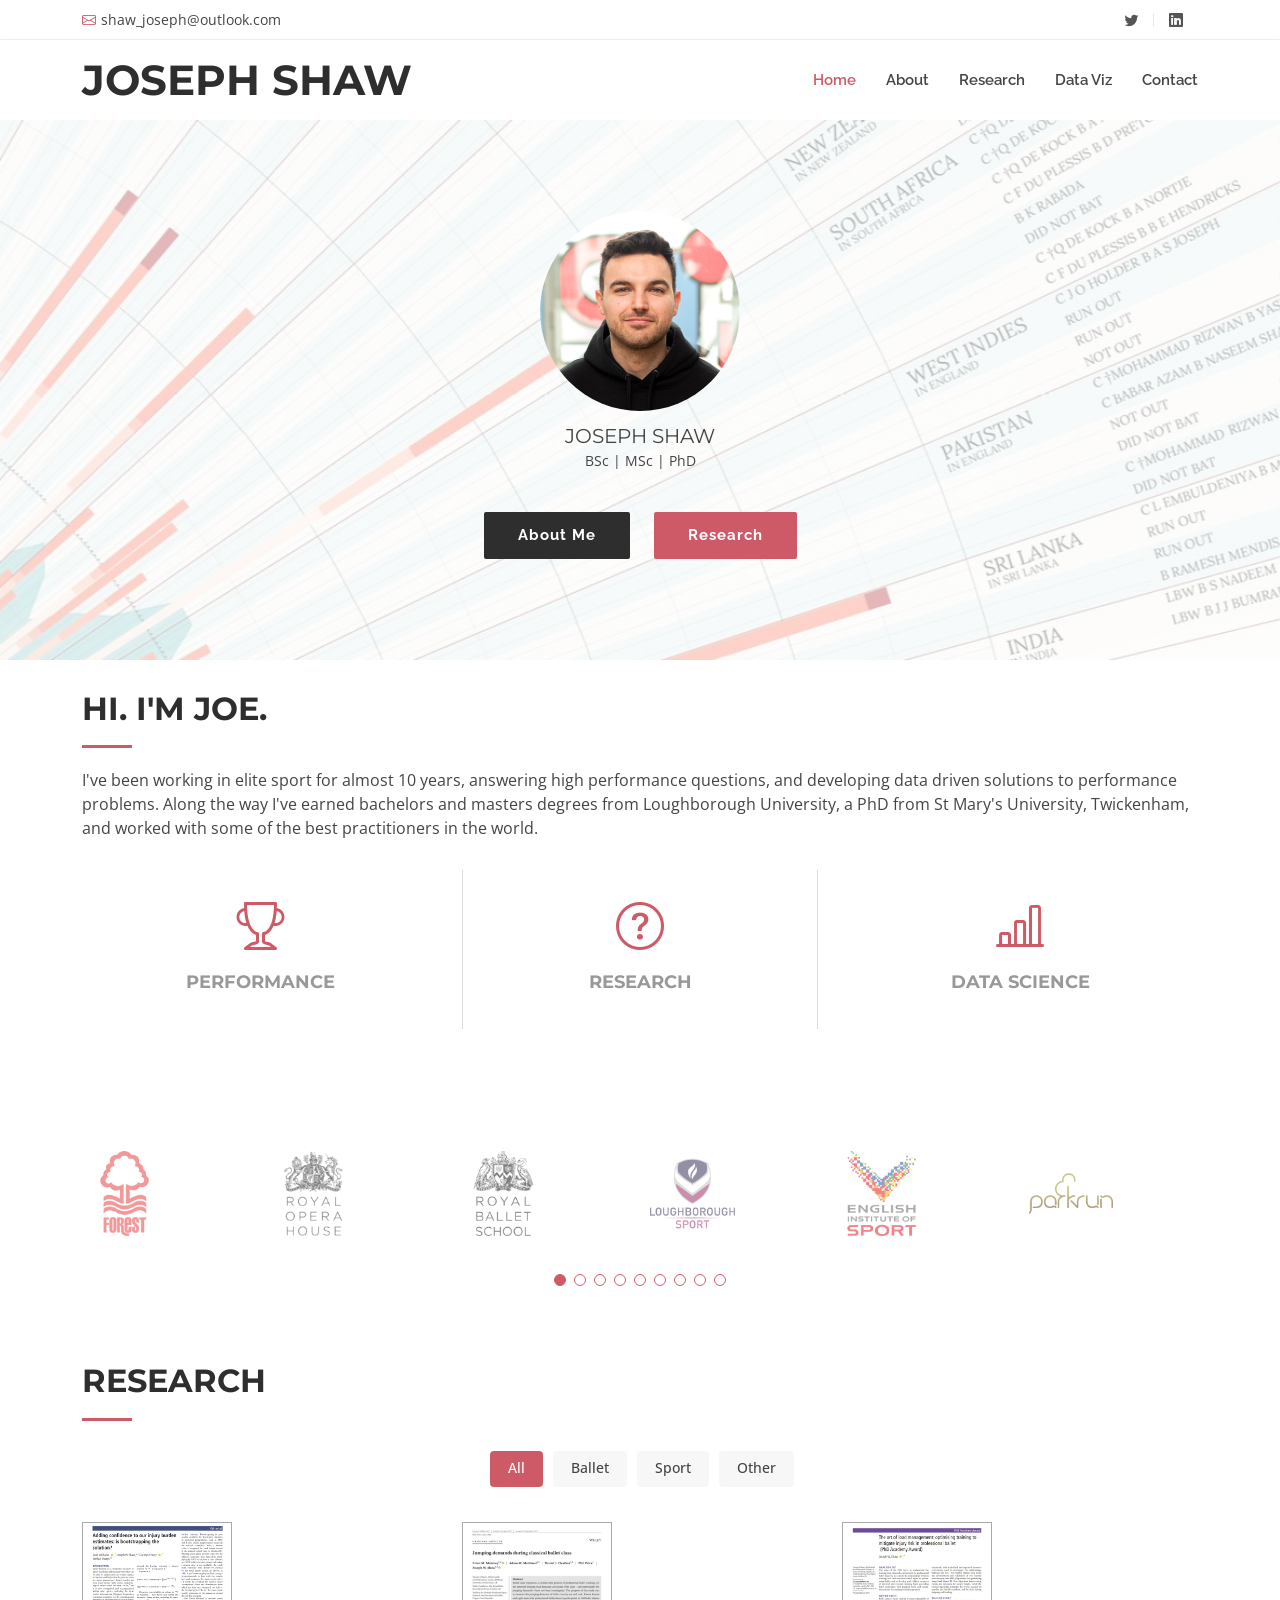
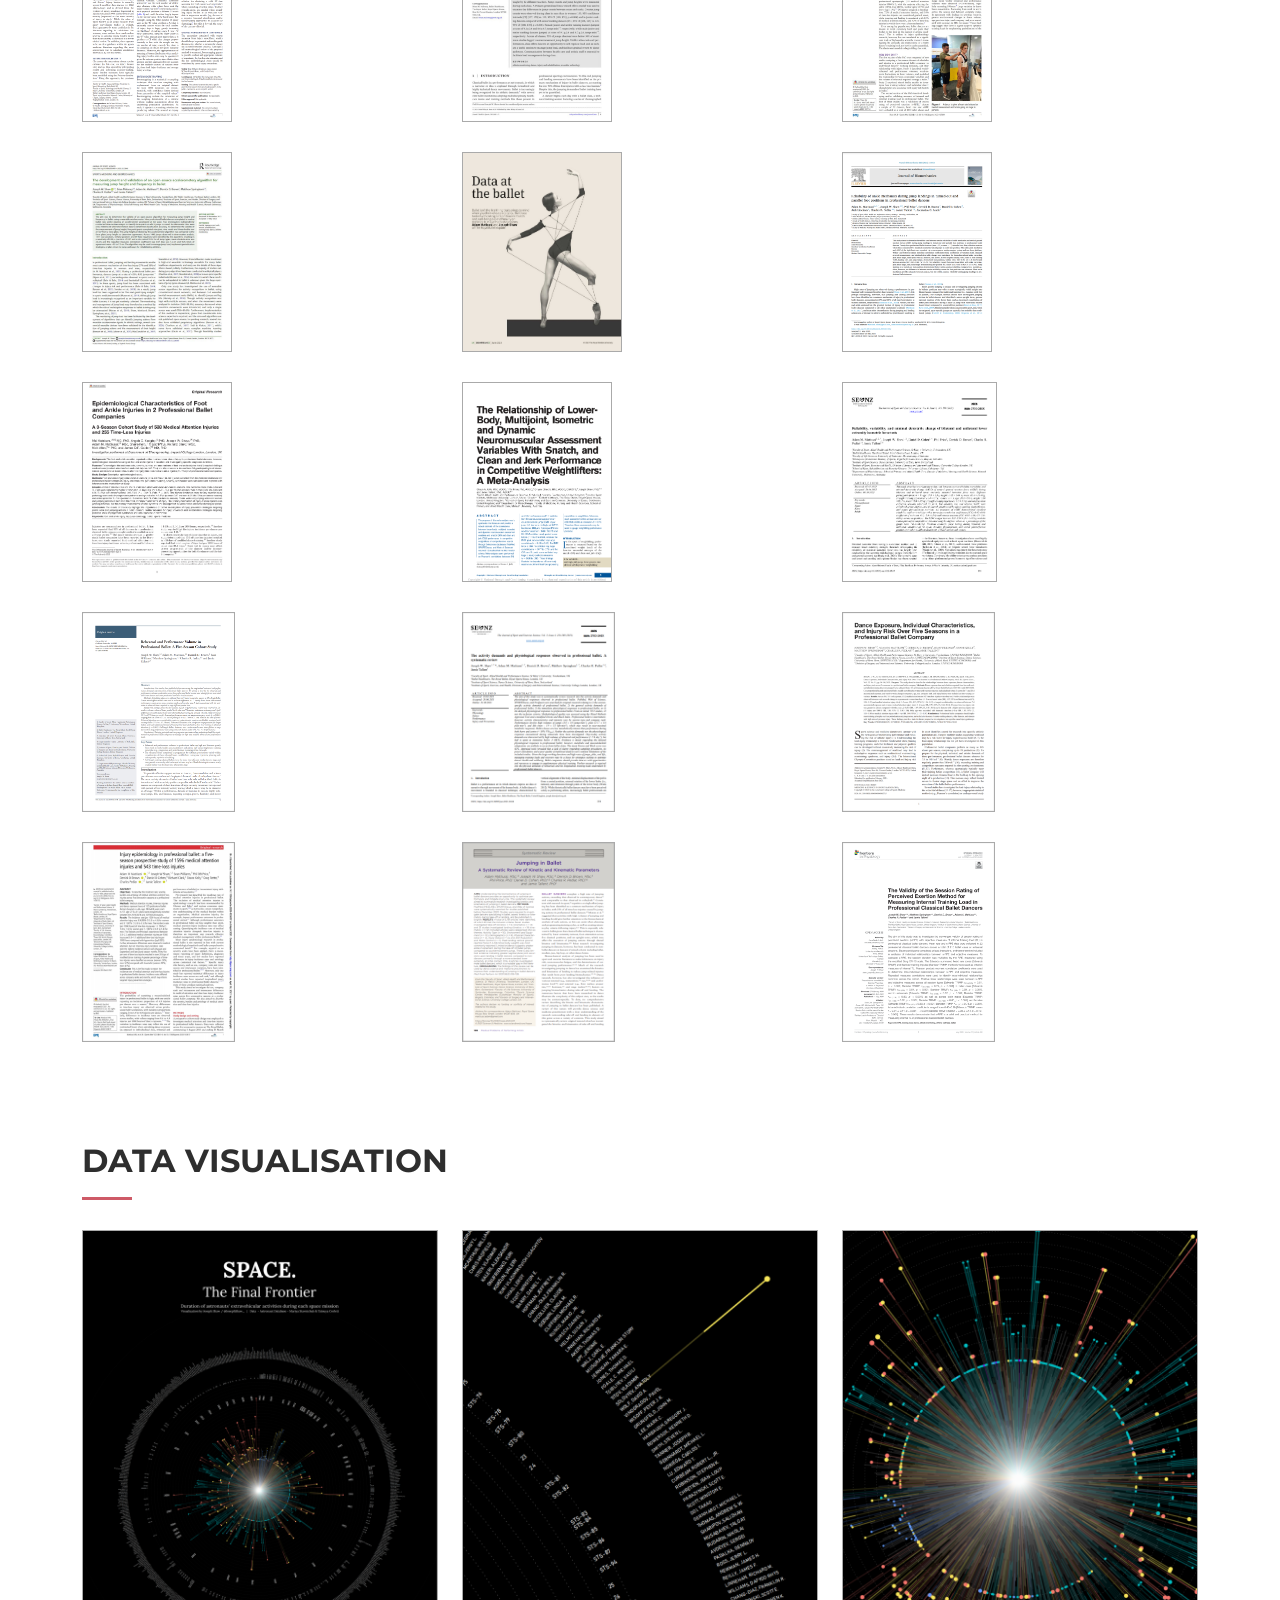
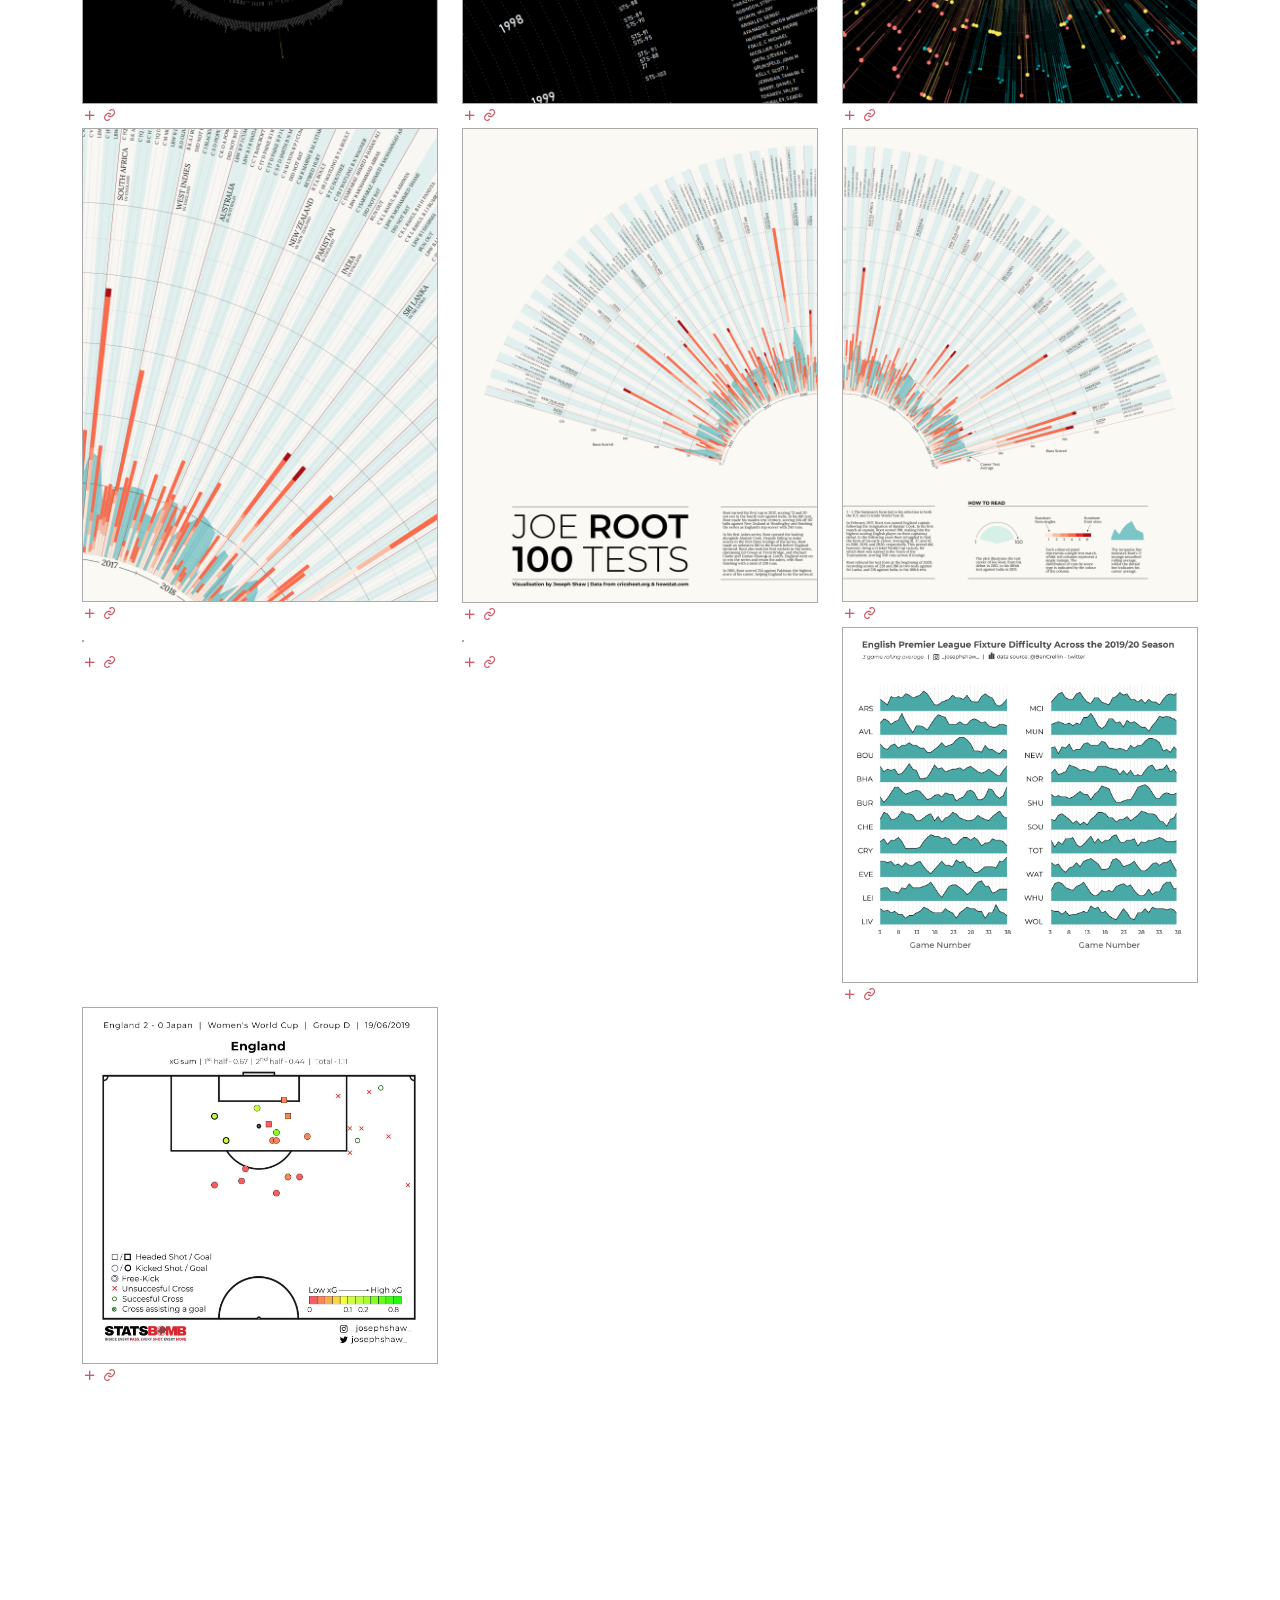
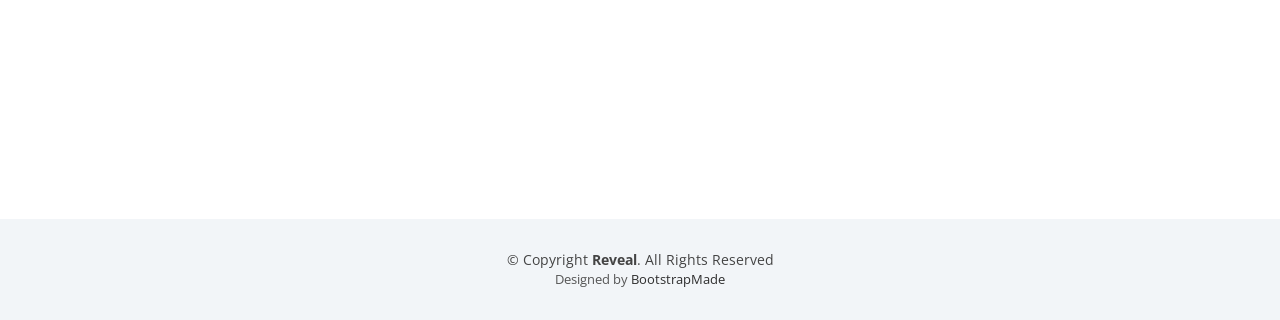
==== commit e4b28038: "P2 Updates" ====
--- a/index.html
+++ b/index.html
@@ -498,7 +498,7 @@
 		  -->
 		  
 		   <div class="col-lg-4 col-md-6 portfolio-item filter-card">
-            <img src="assets/img/portfolio2/Astro_Small.png" class="img-fluid" alt="" style="border: 1px solid #aaa;">
+            <img src="assets/img/portfolio2/space1.png" class="img-fluid" alt="" style="border: 1px solid #aaa;">
             <div class="portfolio-info">
               <a href="assets/img/portfolio2/Space Final Large.png" data-gallery="portfolioGallery" class="portfolio-lightbox preview-link" title="Extra-vehicular time during space missions"><i class="bx bx-plus"></i></a>
               <a href="https://github.com/joseph-shaw/archived-website/blob/gh-pages/dataviz/space/Space%20Final%20Large.png" class="details-link" title="More Details"><i class="bx bx-link"></i></a>
@@ -506,18 +506,42 @@
           </div>
 		  
 		  <div class="col-lg-4 col-md-6 portfolio-item filter-app">
-            <img src="assets/img/portfolio2/Space_2.png" class="img-fluid" alt="" style="border: 1px solid #aaa;">
-            <div class="portfolio-info">
-              <a href="assets/img/portfolio2/Space Final Large.png" data-gallery="portfolioGallery" class="portfolio-lightbox preview-link" title="Lionel Messi | Heatmap 1718"><i class="bx bx-plus"></i></a>
+            <img src="assets/img/portfolio2/space2.png" class="img-fluid" alt="" style="border: 1px solid #aaa;">
+            <div class="portfolio-info">
+              <a href="assets/img/portfolio2/Space Final Large.png" data-gallery="portfolioGallery" class="portfolio-lightbox preview-link" title="Extra-vehicular time during space missions"><i class="bx bx-plus"></i></a>
               <a href="https://github.com/joseph-shaw/archived-website/blob/gh-pages/dataviz/space/Space%20Final%20Large.png" class="details-link" title="More Details"><i class="bx bx-link"></i></a>
             </div>
           </div>
 		  
 		  <div class="col-lg-4 col-md-6 portfolio-item filter-app">
-            <img src="assets/img/portfolio2/Space_3.png" class="img-fluid" alt="" style="border: 1px solid #aaa;">
-            <div class="portfolio-info">
-              <a href="assets/img/portfolio2/Space Final Large.png" data-gallery="portfolioGallery" class="portfolio-lightbox preview-link" title="Fixture Difficulty Plot"><i class="bx bx-plus"></i></a>
+            <img src="assets/img/portfolio2/space3.png" class="img-fluid" alt="" style="border: 1px solid #aaa;">
+            <div class="portfolio-info">
+              <a href="assets/img/portfolio2/Space Final Large.png" data-gallery="portfolioGallery" class="portfolio-lightbox preview-link" title="Extra-vehicular time during space missions"><i class="bx bx-plus"></i></a>
               <a href="https://github.com/joseph-shaw/archived-website/blob/gh-pages/dataviz/space/Space%20Final%20Large.png" class="details-link" title="More Details"><i class="bx bx-link"></i></a>
+            </div>
+          </div>
+		  
+		  		   <div class="col-lg-4 col-md-6 portfolio-item filter-card">
+            <img src="assets/img/portfolio2/root1.png" class="img-fluid" alt="" style="border: 1px solid #aaa;">
+            <div class="portfolio-info">
+              <a href="assets/img/portfolio2/Root_small.png" data-gallery="portfolioGallery" class="portfolio-lightbox preview-link" title="Joe Root | 100 Tests"><i class="bx bx-plus"></i></a>
+              <a href="https://github.com/joseph-shaw/Sports-Data-Visualization/blob/main/JoeRoot/Root_A3.png" class="details-link" title="More Details"><i class="bx bx-link"></i></a>
+            </div>
+          </div>
+		  
+		  <div class="col-lg-4 col-md-6 portfolio-item filter-app">
+            <img src="assets/img/portfolio2/root2.png" class="img-fluid" alt="" style="border: 1px solid #aaa;">
+            <div class="portfolio-info">
+              <a href="assets/img/portfolio2/Root_small.png" data-gallery="portfolioGallery" class="portfolio-lightbox preview-link" title="Joe Root | 100 Tests"><i class="bx bx-plus"></i></a>
+              <a href="https://github.com/joseph-shaw/archived-website/blob/gh-pages/dataviz/space/Space%20Final%20Large.png" class="details-link" title="More Details"><i class="bx bx-link"></i></a>
+            </div>
+          </div>
+		  
+		  <div class="col-lg-4 col-md-6 portfolio-item filter-app">
+            <img src="assets/img/portfolio2/root3.png" class="img-fluid" alt="" style="border: 1px solid #aaa;">
+            <div class="portfolio-info">
+              <a href="assets/img/portfolio2/Root_small.png" data-gallery="portfolioGallery" class="portfolio-lightbox preview-link" title="Joe Root | 100 Tests"><i class="bx bx-plus"></i></a>
+              <a href="https://github.com/joseph-shaw/Sports-Data-Visualization/blob/main/JoeRoot/Root_A3.png" class="details-link" title="More Details"><i class="bx bx-link"></i></a>
             </div>
           </div>
 		  
@@ -526,7 +550,7 @@
             <img src="assets/img/portfolio2/Masters A4.png" class="img-fluid" alt="" style="border: 1px solid #aaa;">
             <div class="portfolio-info">
               <a href="assets/img/portfolio2/masters 2.png" data-gallery="portfolioGallery" class="portfolio-lightbox preview-link" title="The Masters | 2020"><i class="bx bx-plus"></i></a>
-              <a href="https://github.com/joseph-shaw/Sports-Data-Visualization/blob/main/masters2.png?raw=true" class="details-link" title="More Details"><i class="bx bx-link"></i></a>
+              <a href="https://github.com/joseph-shaw/Sports-Data-Visualization/blob/main/JoeRoot/Root_A3.png" class="details-link" title="More Details"><i class="bx bx-link"></i></a>
             </div>
           </div>
 		  
@@ -554,45 +578,7 @@
             </div>
           </div>
 		  
-		  <div class="col-lg-4 col-md-6 portfolio-item filter-app">
-            <img src="assets/img/portfolio2/gif1718.png" class="img-fluid" alt="" style="border: 1px solid #aaa;">
-            <div class="portfolio-info">
-              <a href="assets/img/portfolio2/gif1718" data-gallery="portfolioGallery" class="portfolio-lightbox preview-link" title="Lionel Messi | Heatmap 1718"><i class="bx bx-plus"></i></a>
-              <a href="https://github.com/joseph-shaw/archived-website/blob/gh-pages/dataviz/gif1718.png" class="details-link" title="More Details"><i class="bx bx-link"></i></a>
-            </div>
-          </div>
-		  
-		  <div class="col-lg-4 col-md-6 portfolio-item filter-app">
-            <img src="assets/img/portfolio2/Fixture Difficulty Insta.png" class="img-fluid" alt="" style="border: 1px solid #aaa;">
-            <div class="portfolio-info">
-              <a href="assets/img/portfolio2/Fixture Difficulty Insta.png" data-gallery="portfolioGallery" class="portfolio-lightbox preview-link" title="Fixture Difficulty Plot"><i class="bx bx-plus"></i></a>
-              <a href="https://github.com/joseph-shaw/archived-website/blob/gh-pages/dataviz/Fixture%20Difficulty%20Insta.png" class="details-link" title="More Details"><i class="bx bx-link"></i></a>
-            </div>
-          </div>
-		  
-		  <div class="col-lg-4 col-md-6 portfolio-item filter-card">
-            <img src="assets/img/portfolio2/Root_small.png" class="img-fluid" alt="" style="border: 1px solid #aaa;">
-            <div class="portfolio-info">
-              <a href="assets/img/portfolio2/Root_A4.png" data-gallery="portfolioGallery" class="portfolio-lightbox preview-link" title="Joe Root | 100 Tests"><i class="bx bx-plus"></i></a>
-              <a href="https://github.com/joseph-shaw/Sports-Data-Visualization/blob/main/JoeRoot/Root_A3.png" class="details-link" title="More Details"><i class="bx bx-link"></i></a>
-            </div>
-          </div>
-		  
-		  <div class="col-lg-4 col-md-6 portfolio-item filter-app">
-            <img src="assets/img/portfolio2/Penguins3.png" class="img-fluid" alt="" style="border: 1px solid #aaa;">
-            <div class="portfolio-info">
-              <a href="assets/img/portfolio2/Penguins3.png" data-gallery="portfolioGallery" class="portfolio-lightbox preview-link" title="Penguins | TidyTuesday"><i class="bx bx-plus"></i></a>
-              <a href="https://github.com/joseph-shaw/tidytuesday-visualisation/blob/master/2020-07-28_Penguins/Penguins3.png?raw=true" class="details-link" title="More Details"><i class="bx bx-link"></i></a>
-            </div>
-          </div>
-		  
-		  <div class="col-lg-4 col-md-6 portfolio-item filter-app">
-            <img src="assets/img/portfolio2/AvatarSmall.png" class="img-fluid" alt="" style="border: 1px solid #aaa;">
-            <div class="portfolio-info">
-              <a href="assets/img/portfolio2/AvatarSmall.png" data-gallery="portfolioGallery" class="portfolio-lightbox preview-link" title="Avatar | TidyTuesday"><i class="bx bx-plus"></i></a>
-              <a href="https://github.com/joseph-shaw/tidytuesday-visualisation/blob/master/2020-08-11_Avatar/AvatarLarge.png?raw=true" class="details-link" title="More Details"><i class="bx bx-link"></i></a>
-            </div>
-          </div>
+		 
 		  
 
 
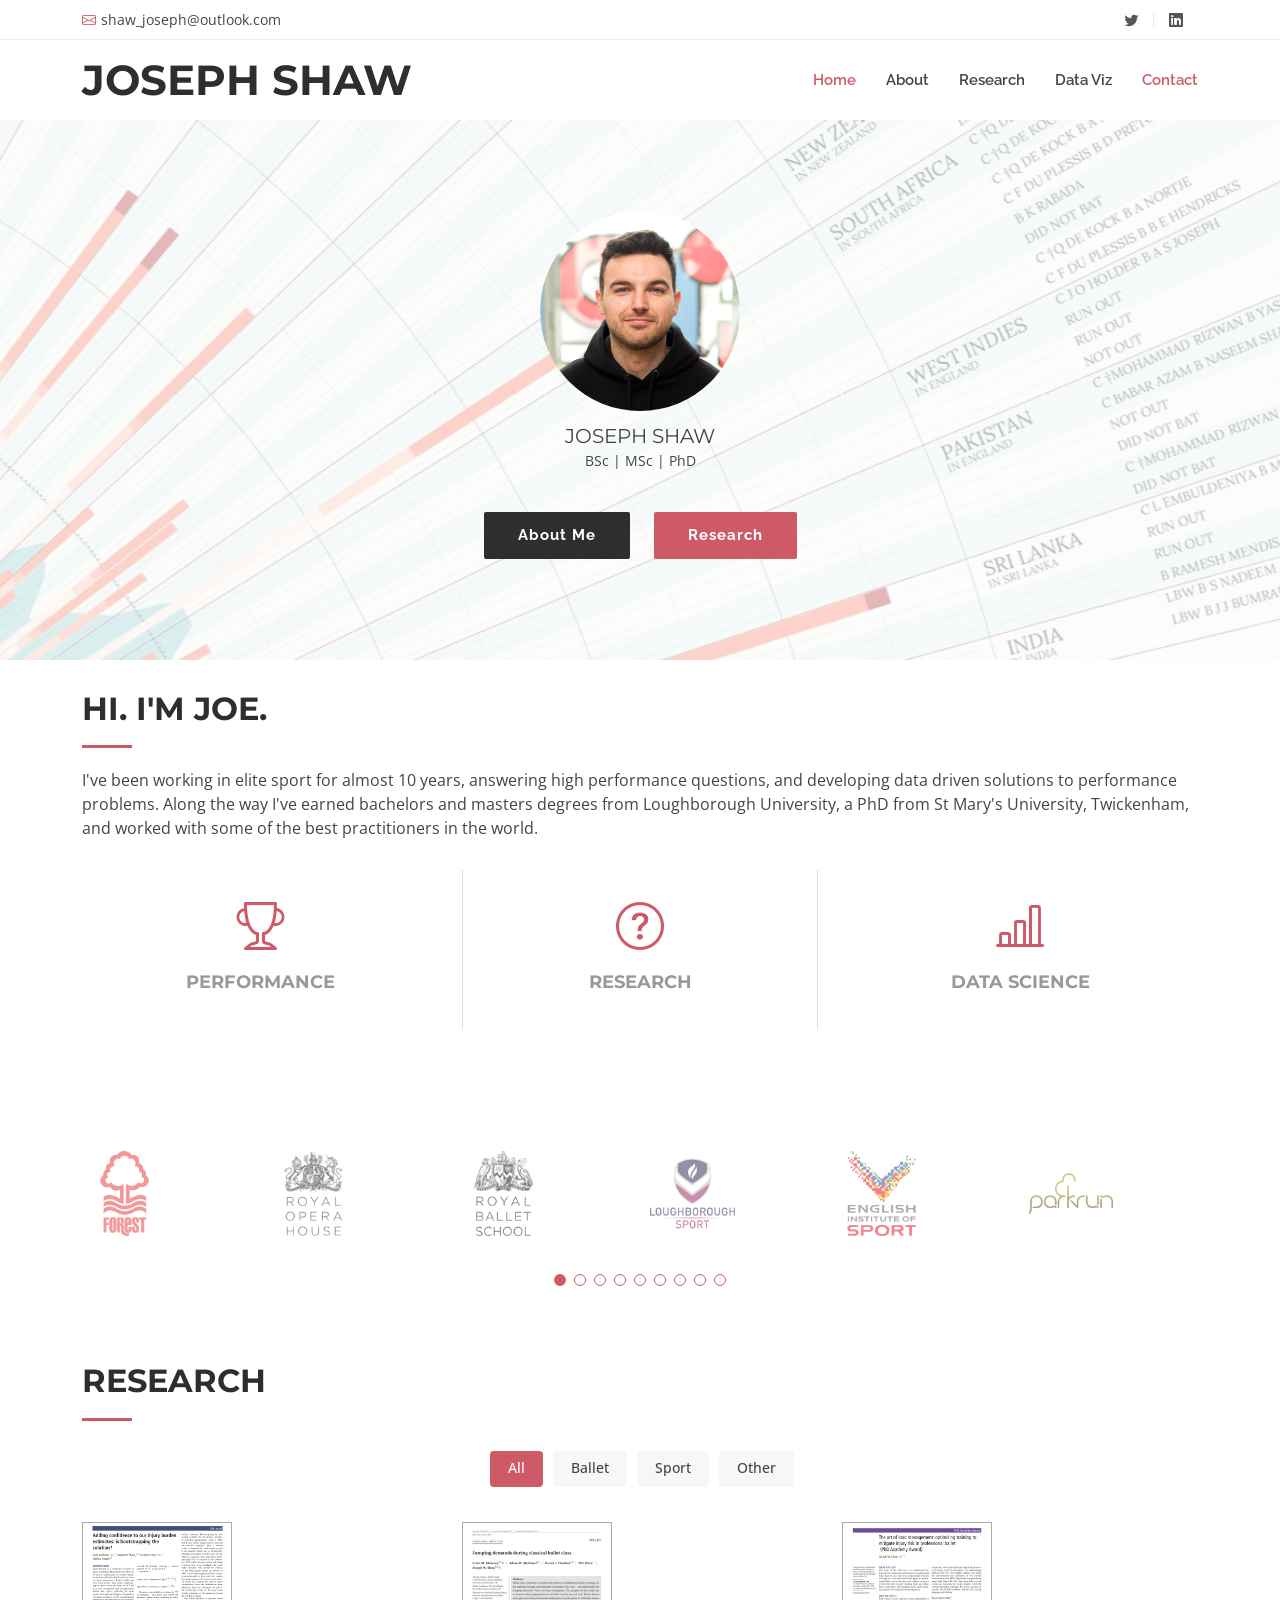
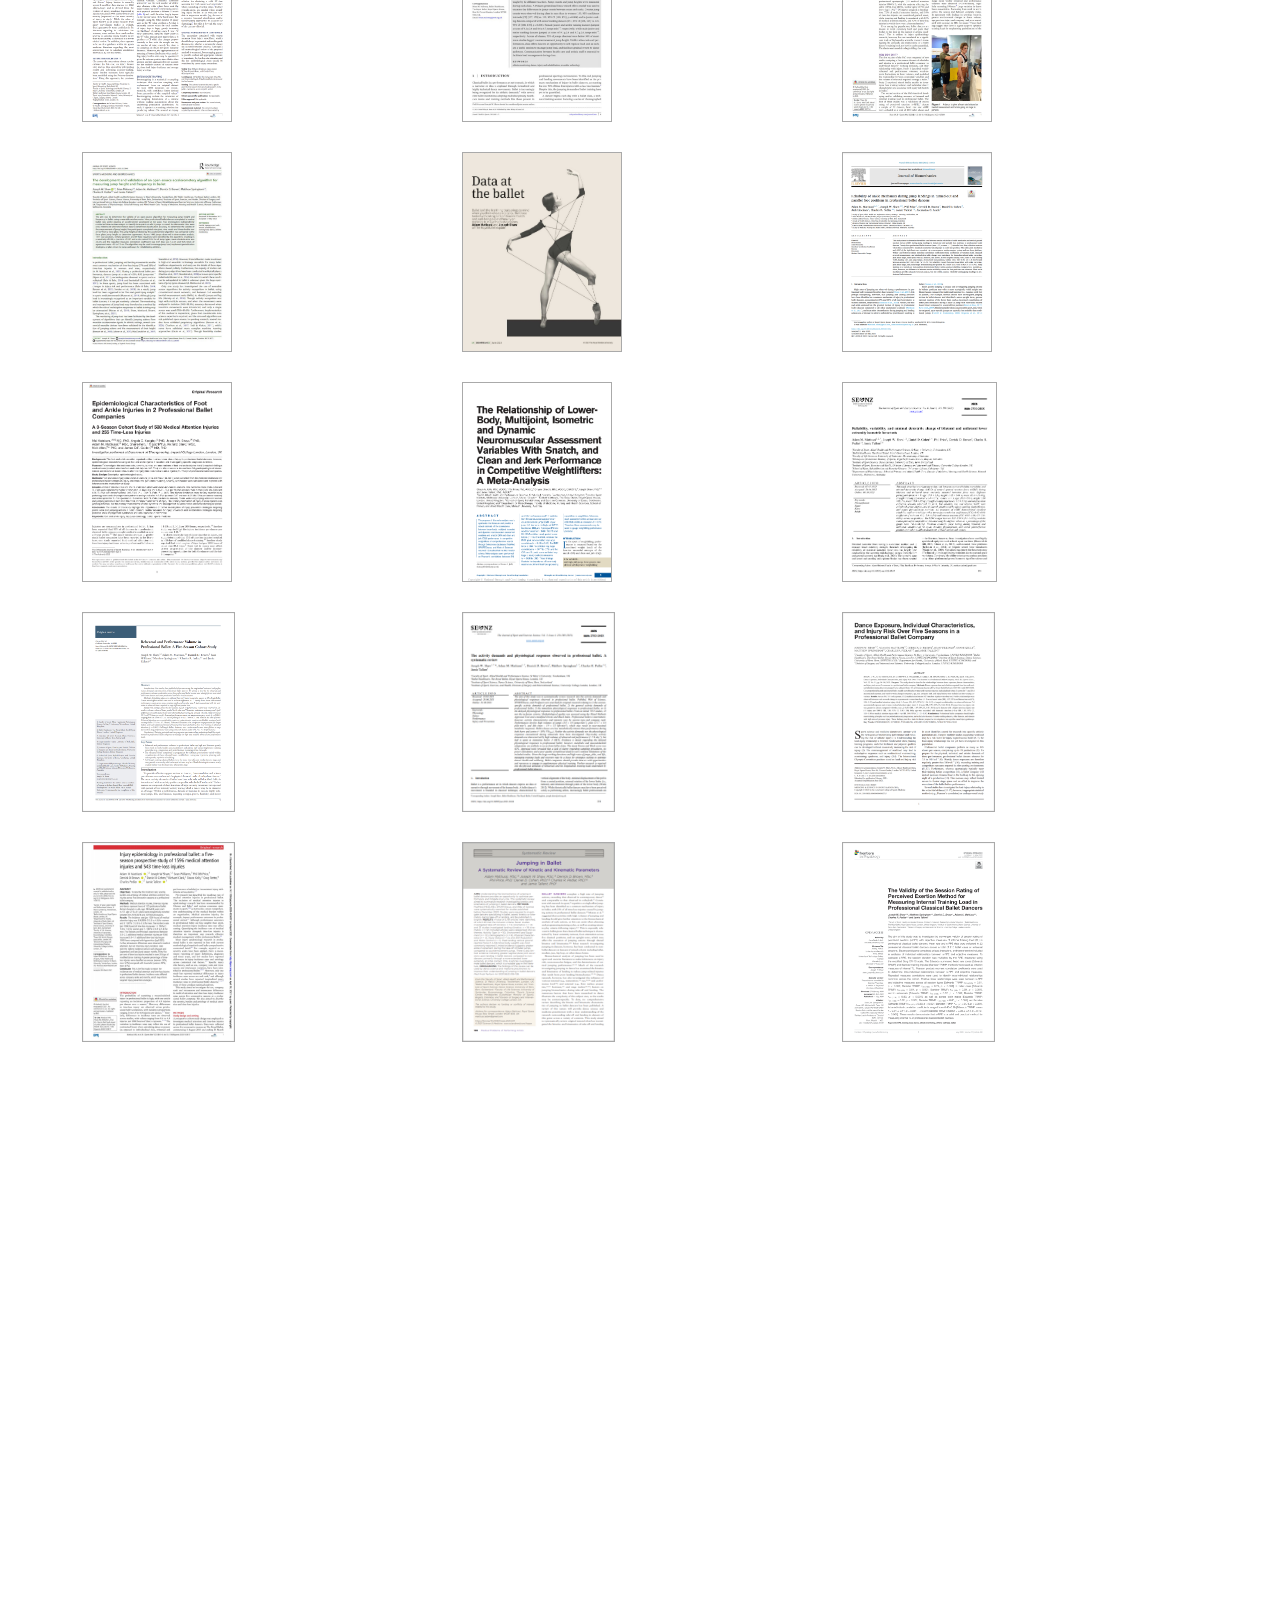
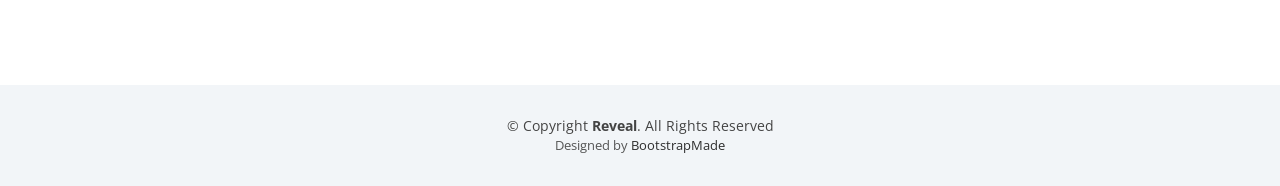
==== commit adf5953f: "Check portfolio" ====
--- a/index.html
+++ b/index.html
@@ -495,7 +495,7 @@
             </div>
           </div>
 		  
-		  -->
+		  
 		  
 		   <div class="col-lg-4 col-md-6 portfolio-item filter-card">
             <img src="assets/img/portfolio2/space1.png" class="img-fluid" alt="" style="border: 1px solid #aaa;">
@@ -533,7 +533,7 @@
             <img src="assets/img/portfolio2/root2.png" class="img-fluid" alt="" style="border: 1px solid #aaa;">
             <div class="portfolio-info">
               <a href="assets/img/portfolio2/Root_small.png" data-gallery="portfolioGallery" class="portfolio-lightbox preview-link" title="Joe Root | 100 Tests"><i class="bx bx-plus"></i></a>
-              <a href="https://github.com/joseph-shaw/archived-website/blob/gh-pages/dataviz/space/Space%20Final%20Large.png" class="details-link" title="More Details"><i class="bx bx-link"></i></a>
+              <a href="https://github.com/joseph-shaw/Sports-Data-Visualization/blob/main/JoeRoot/Root_A3.png" class="details-link" title="More Details"><i class="bx bx-link"></i></a>
             </div>
           </div>
 		  
@@ -586,6 +586,8 @@
 
       </div>
     </section><!-- End Portfolio Section -->
+	
+	-->
 
 
     <!-- ======= Services Section ======= 
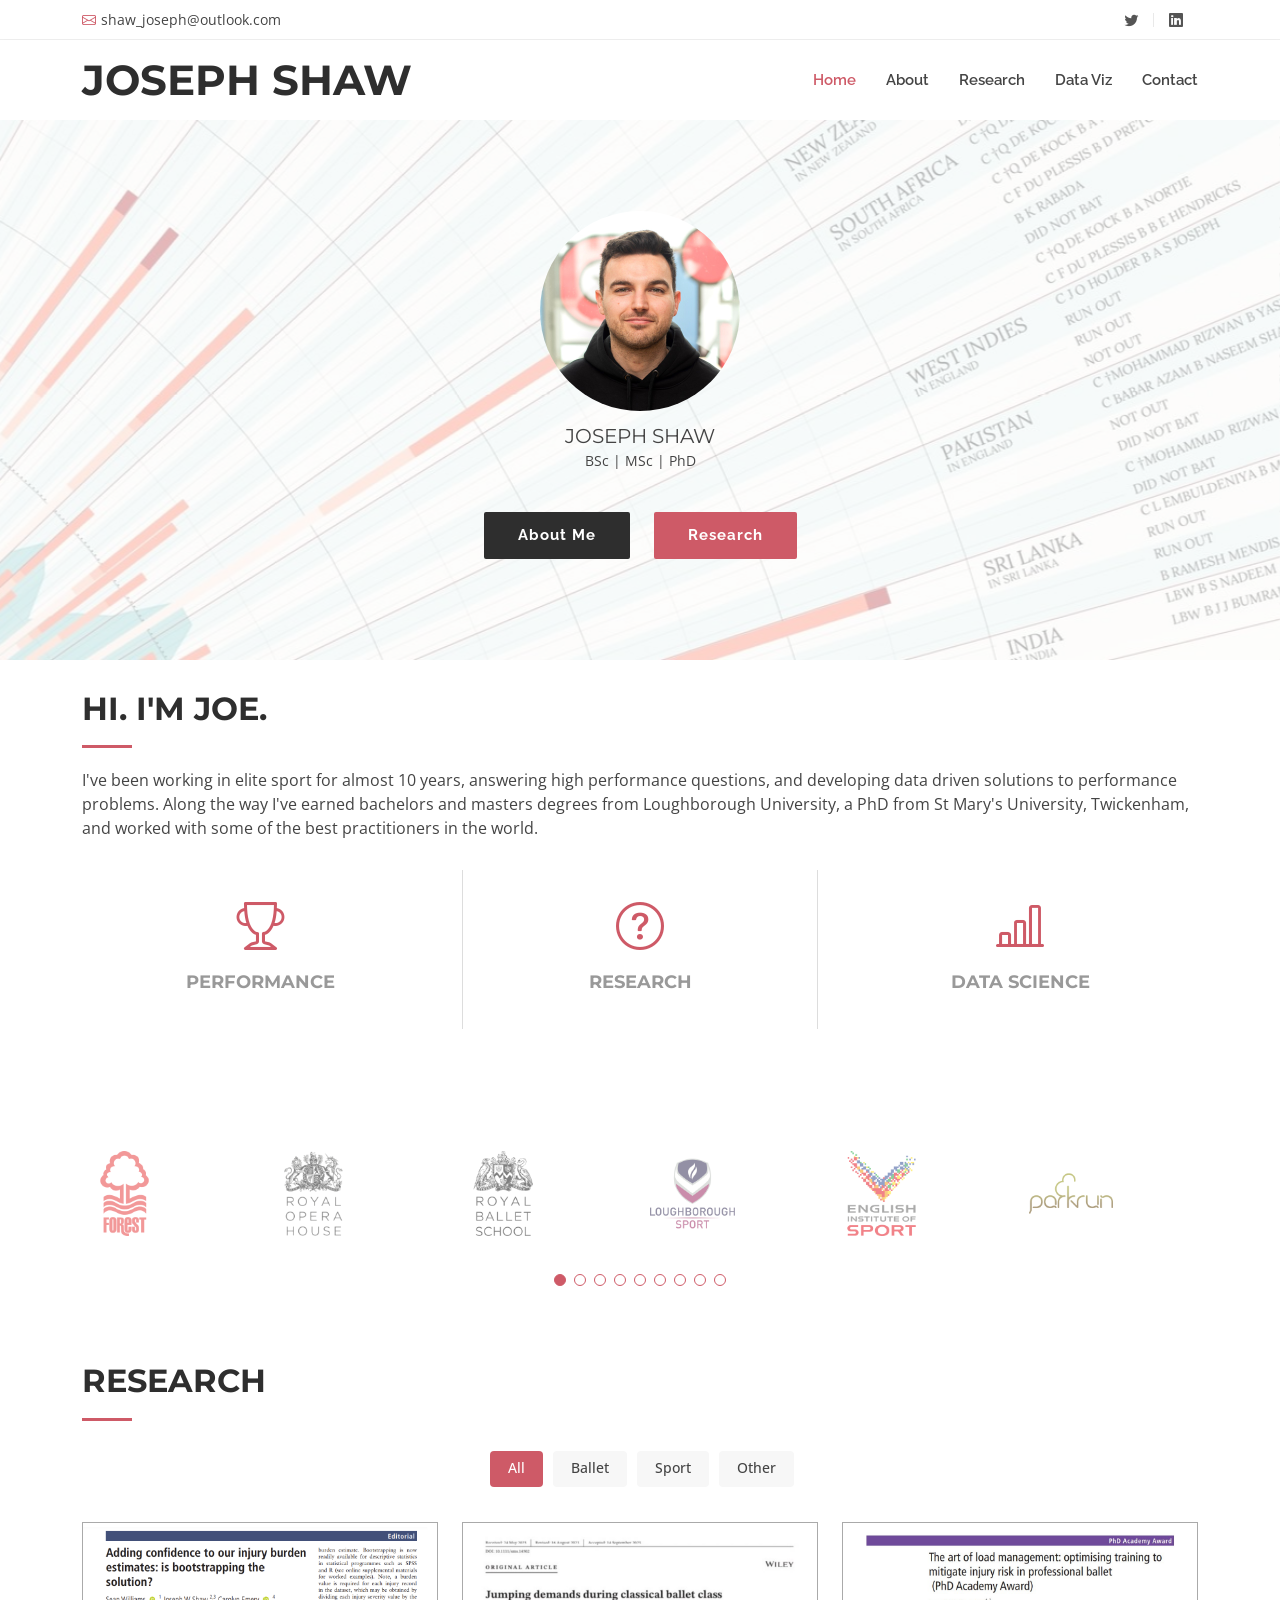
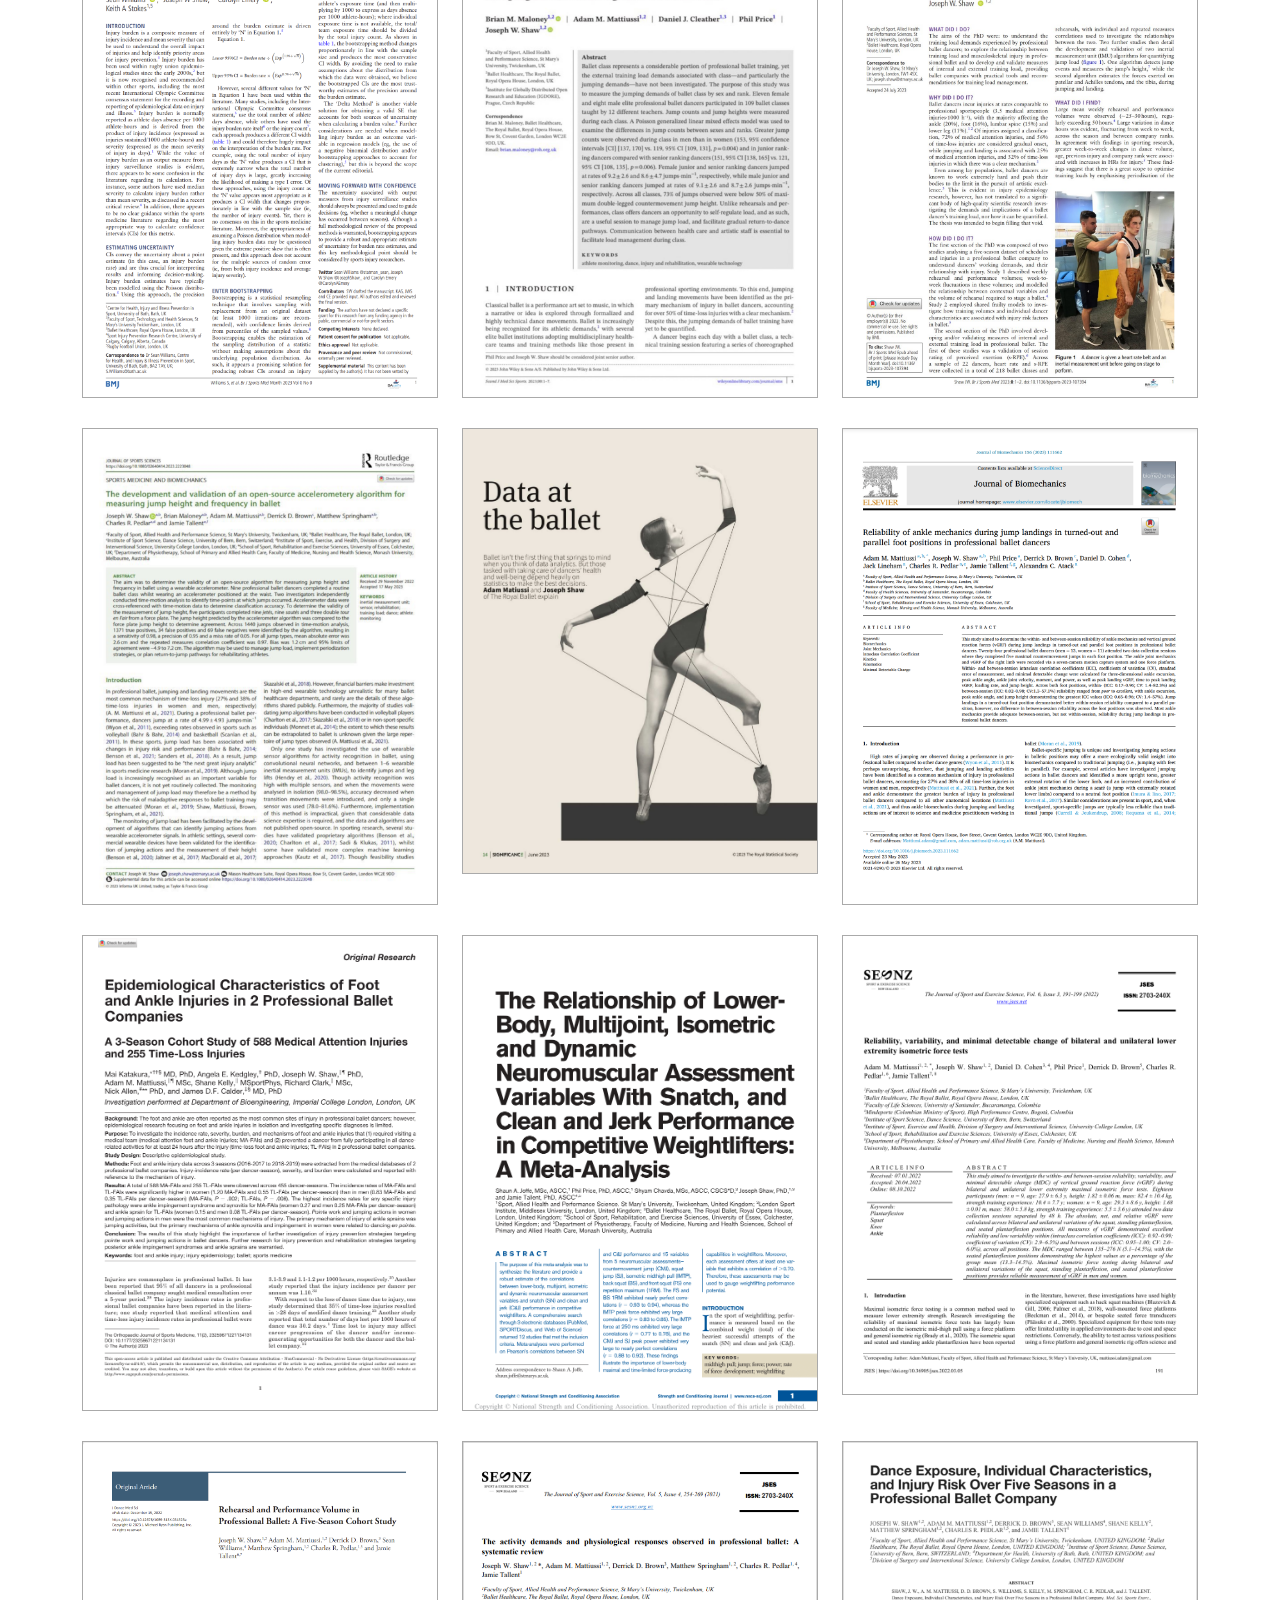
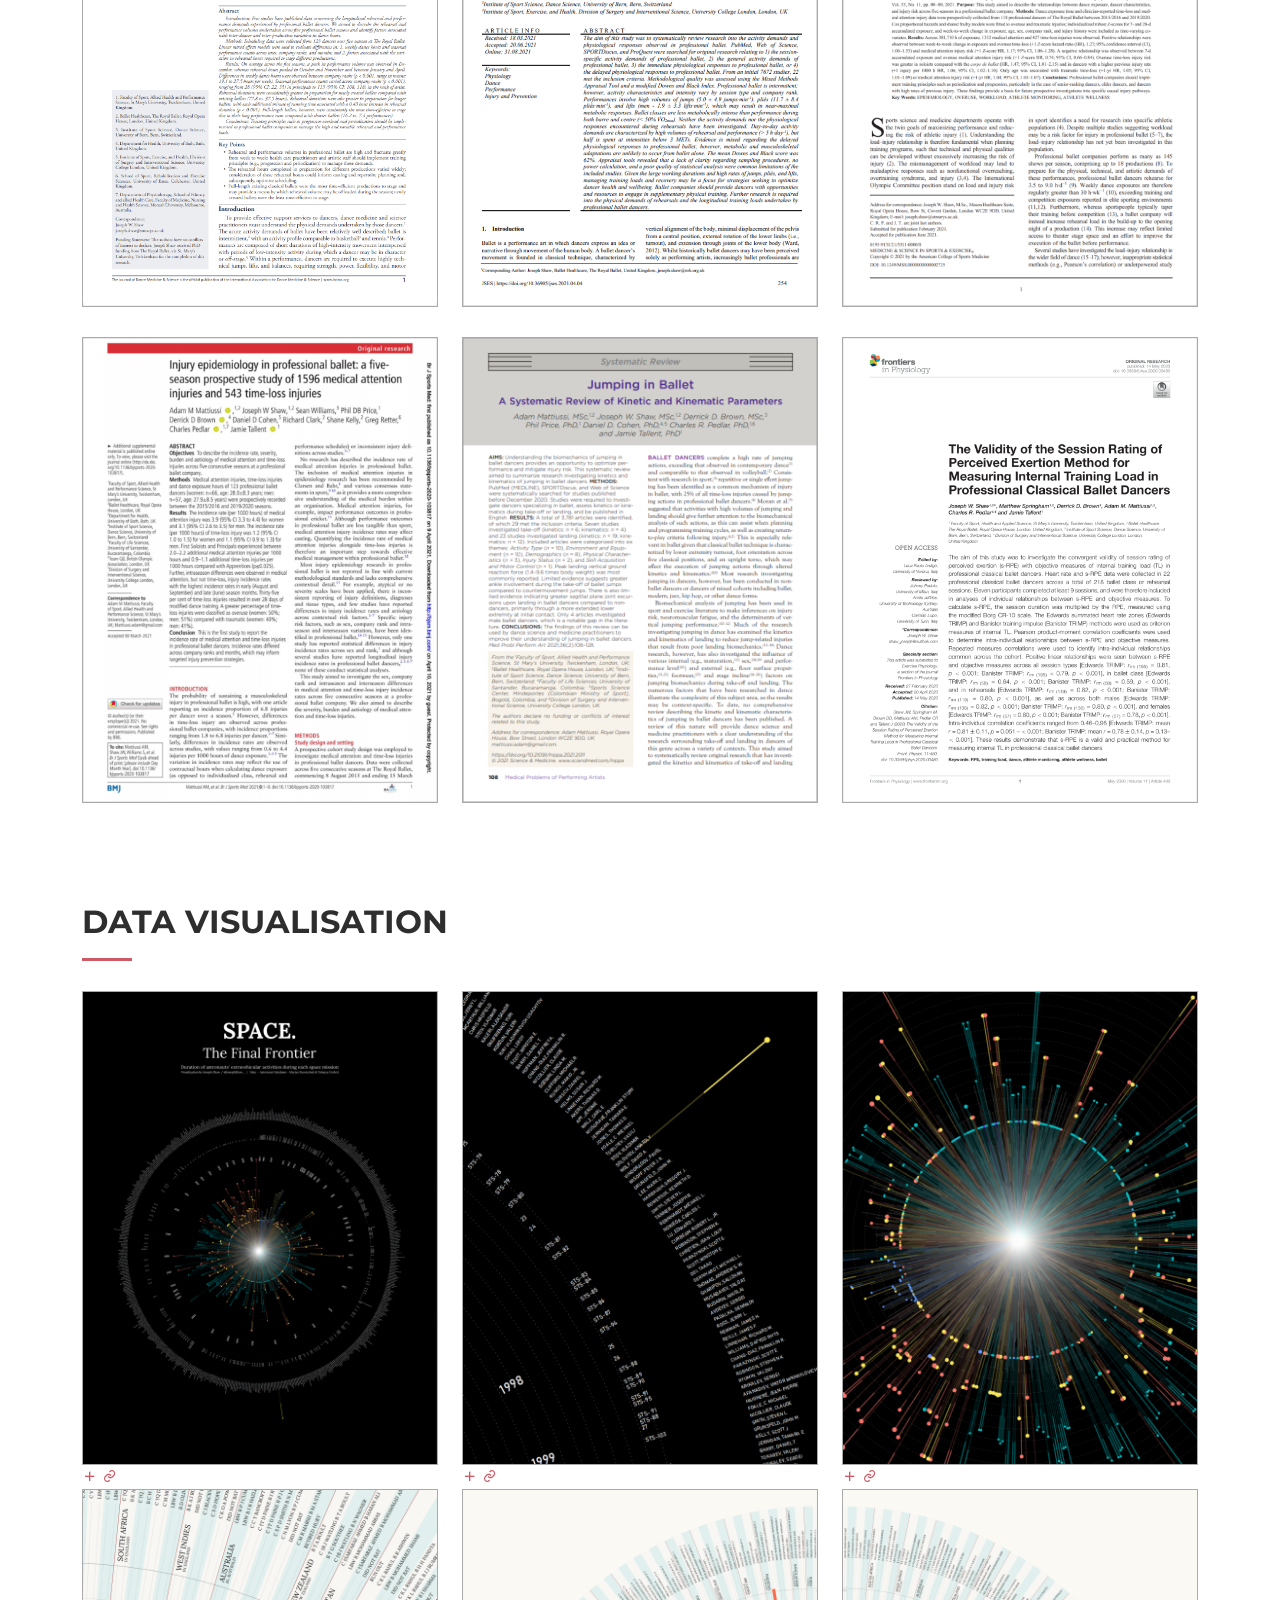
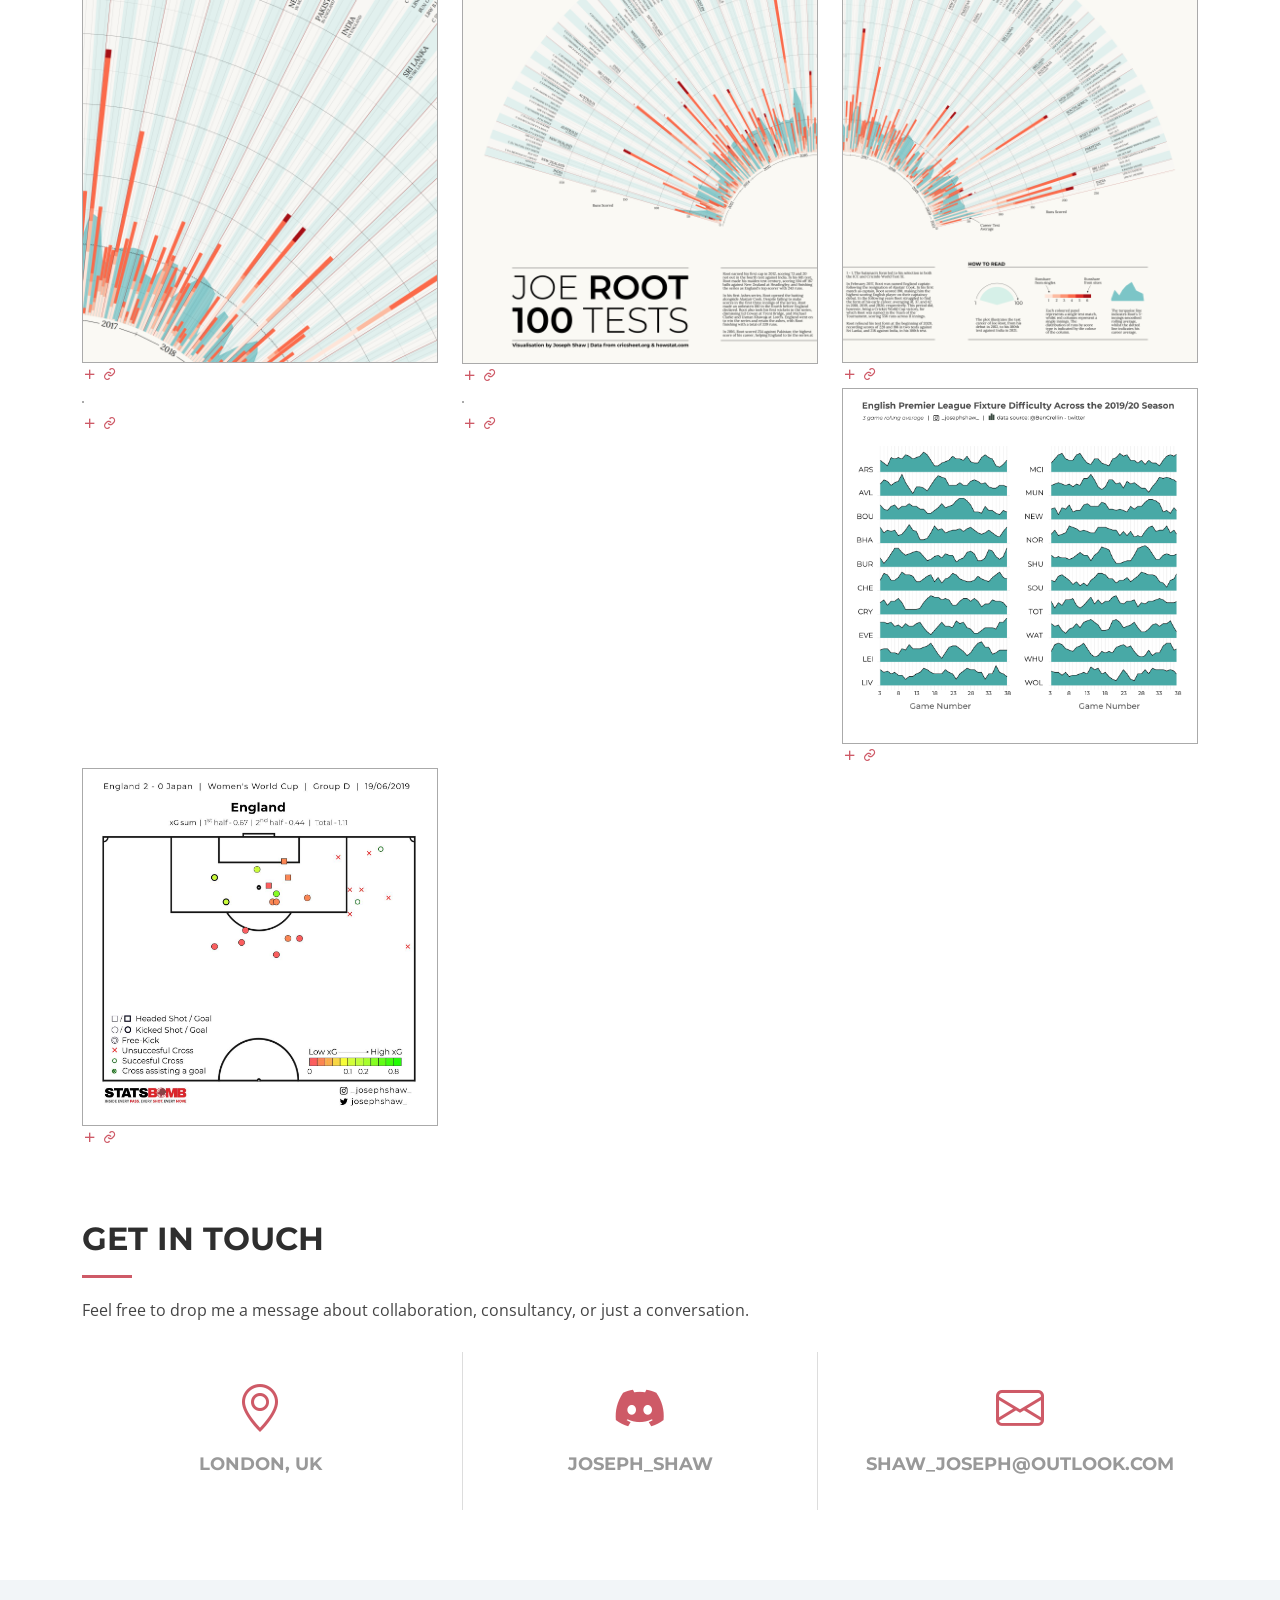
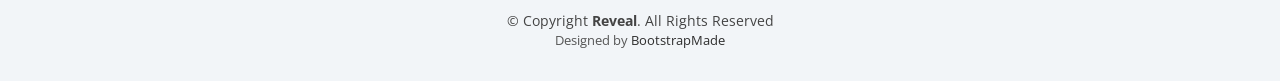
==== commit 7d3c9894: "sizing" ====
--- a/index.html
+++ b/index.html
@@ -461,7 +461,7 @@
         <div class="row portfolio-container" data-aos="fade-up" data-aos-delay="200">
 
 
-		<!--
+		<!-- 
 
           <div class="col-lg-4 col-md-6 portfolio-item filter-web">
             <img src="assets/img/portfolio/portfolio-2.jpg" class="img-fluid" alt="">
@@ -495,6 +495,7 @@
             </div>
           </div>
 		  
+		  -->
 		  
 		  
 		   <div class="col-lg-4 col-md-6 portfolio-item filter-card">
@@ -587,7 +588,6 @@
       </div>
     </section><!-- End Portfolio Section -->
 	
-	-->
 
 
     <!-- ======= Services Section ======= 
--- a/assets/css/style.css
+++ b/assets/css/style.css
@@ -976,8 +976,6 @@
 
 #portfolio .portfolio-item img {
   position: relative;
-  max-width: 100%;
-  max-height: 200px;
 
   top: 0;
   transition: all 0.6s cubic-bezier(0.645, 0.045, 0.355, 1);
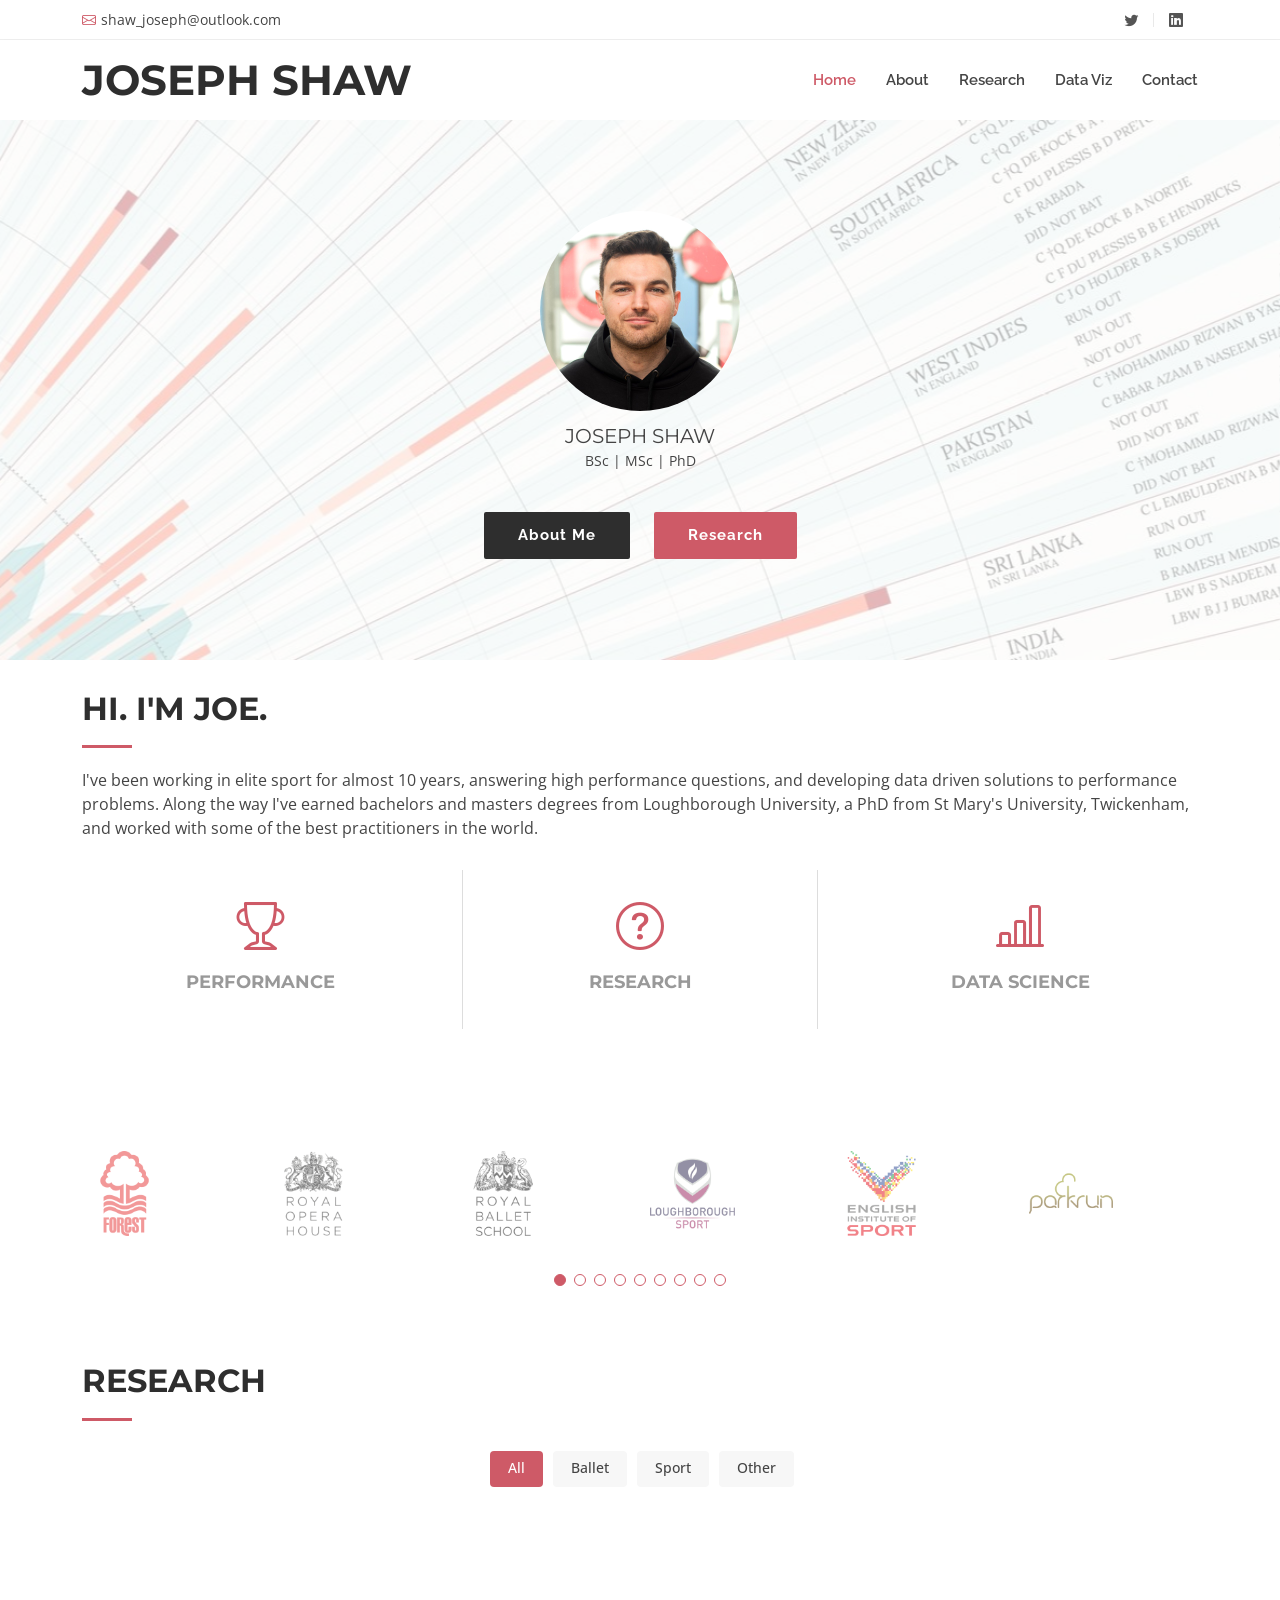
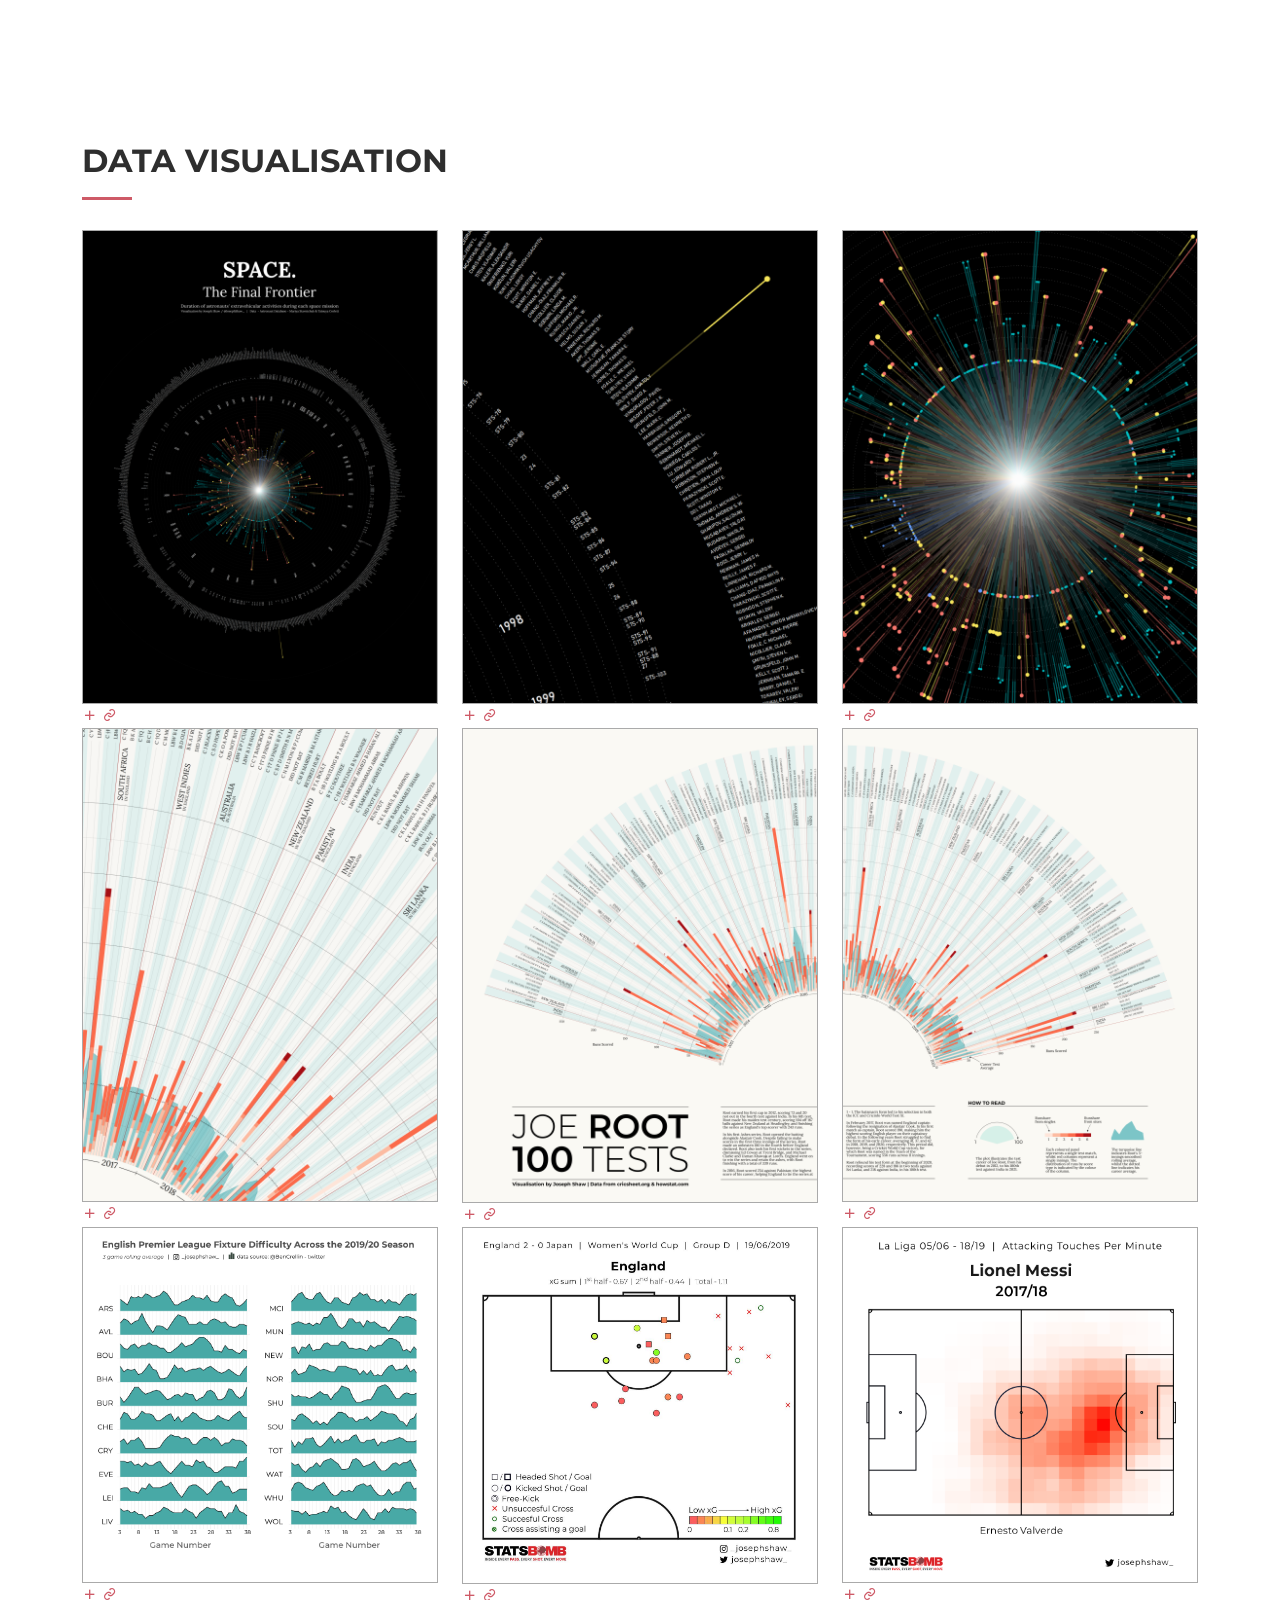
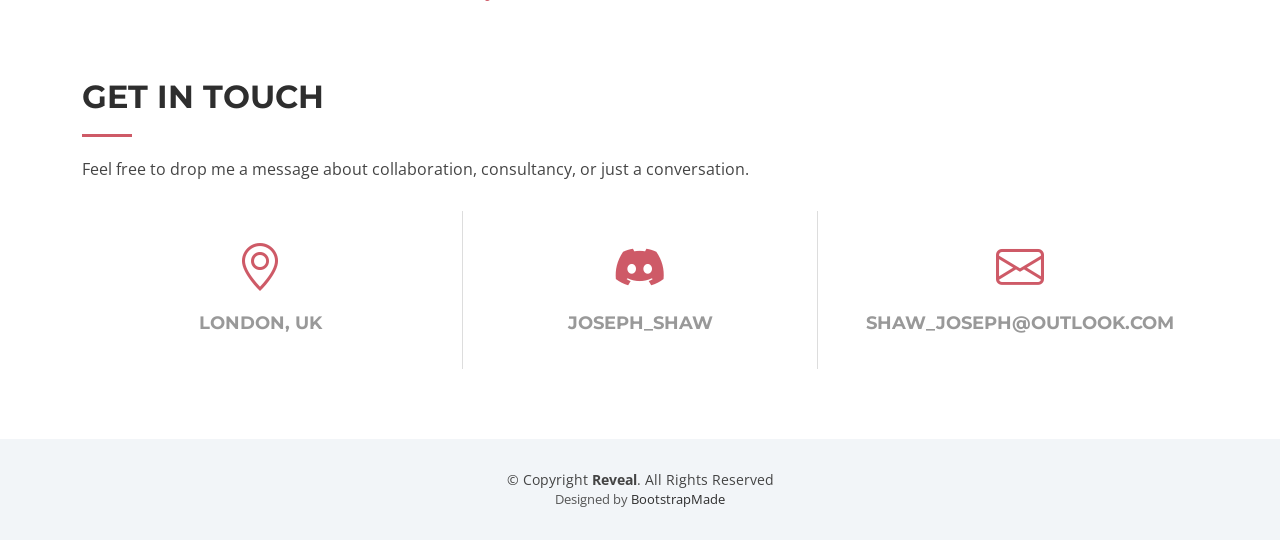
==== commit 0c3ce6a4: "Pos" ====
--- a/index.html
+++ b/index.html
@@ -547,21 +547,7 @@
           </div>
 		  
 		  
-		  <div class="col-lg-4 col-md-6 portfolio-item filter-card">
-            <img src="assets/img/portfolio2/Masters A4.png" class="img-fluid" alt="" style="border: 1px solid #aaa;">
-            <div class="portfolio-info">
-              <a href="assets/img/portfolio2/masters 2.png" data-gallery="portfolioGallery" class="portfolio-lightbox preview-link" title="The Masters | 2020"><i class="bx bx-plus"></i></a>
-              <a href="https://github.com/joseph-shaw/Sports-Data-Visualization/blob/main/JoeRoot/Root_A3.png" class="details-link" title="More Details"><i class="bx bx-link"></i></a>
-            </div>
-          </div>
-		  
-		  <div class="col-lg-4 col-md-6 portfolio-item filter-app">
-            <img src="assets/img/portfolio2/SpaceA4.png" class="img-fluid" alt="" style="border: 1px solid #aaa;">
-            <div class="portfolio-info">
-              <a href="assets/img/portfolio2/gif1718" data-gallery="portfolioGallery" class="portfolio-lightbox preview-link" title="Lionel Messi | Heatmap 1718"><i class="bx bx-plus"></i></a>
-              <a href="https://github.com/joseph-shaw/archived-website/blob/gh-pages/dataviz/gif1718.png" class="details-link" title="More Details"><i class="bx bx-link"></i></a>
-            </div>
-          </div>
+
 		  
 		  <div class="col-lg-4 col-md-6 portfolio-item filter-app">
             <img src="assets/img/portfolio2/Fixture Difficulty Insta.png" class="img-fluid" alt="" style="border: 1px solid #aaa;">
@@ -579,7 +565,13 @@
             </div>
           </div>
 		  
-		 
+		 		  <div class="col-lg-4 col-md-6 portfolio-item filter-card">
+            <img src="assets/img/portfolio2/gif1718.png" class="img-fluid" alt="" style="border: 1px solid #aaa;">
+            <div class="portfolio-info">
+              <a href="assets/img/portfolio2/gif1718.png" data-gallery="portfolioGallery" class="portfolio-lightbox preview-link" title="Lionel Messi | La Liga Heatmap 2017/18"><i class="bx bx-plus"></i></a>
+              <a href="https://github.com/joseph-shaw/archived-website/blob/gh-pages/dataviz/gif1718.png" class="details-link" title="More Details"><i class="bx bx-link"></i></a>
+            </div>
+          </div>
 		  
 
 
--- a/assets/css/style.css
+++ b/assets/css/style.css
@@ -975,9 +975,10 @@
 }
 
 #portfolio .portfolio-item img {
-  position: relative;
-
+  position: absolute;
+  margin: auto;
   top: 0;
+  transform: translate(-50%, -50%);
   transition: all 0.6s cubic-bezier(0.645, 0.045, 0.355, 1);
 }
 
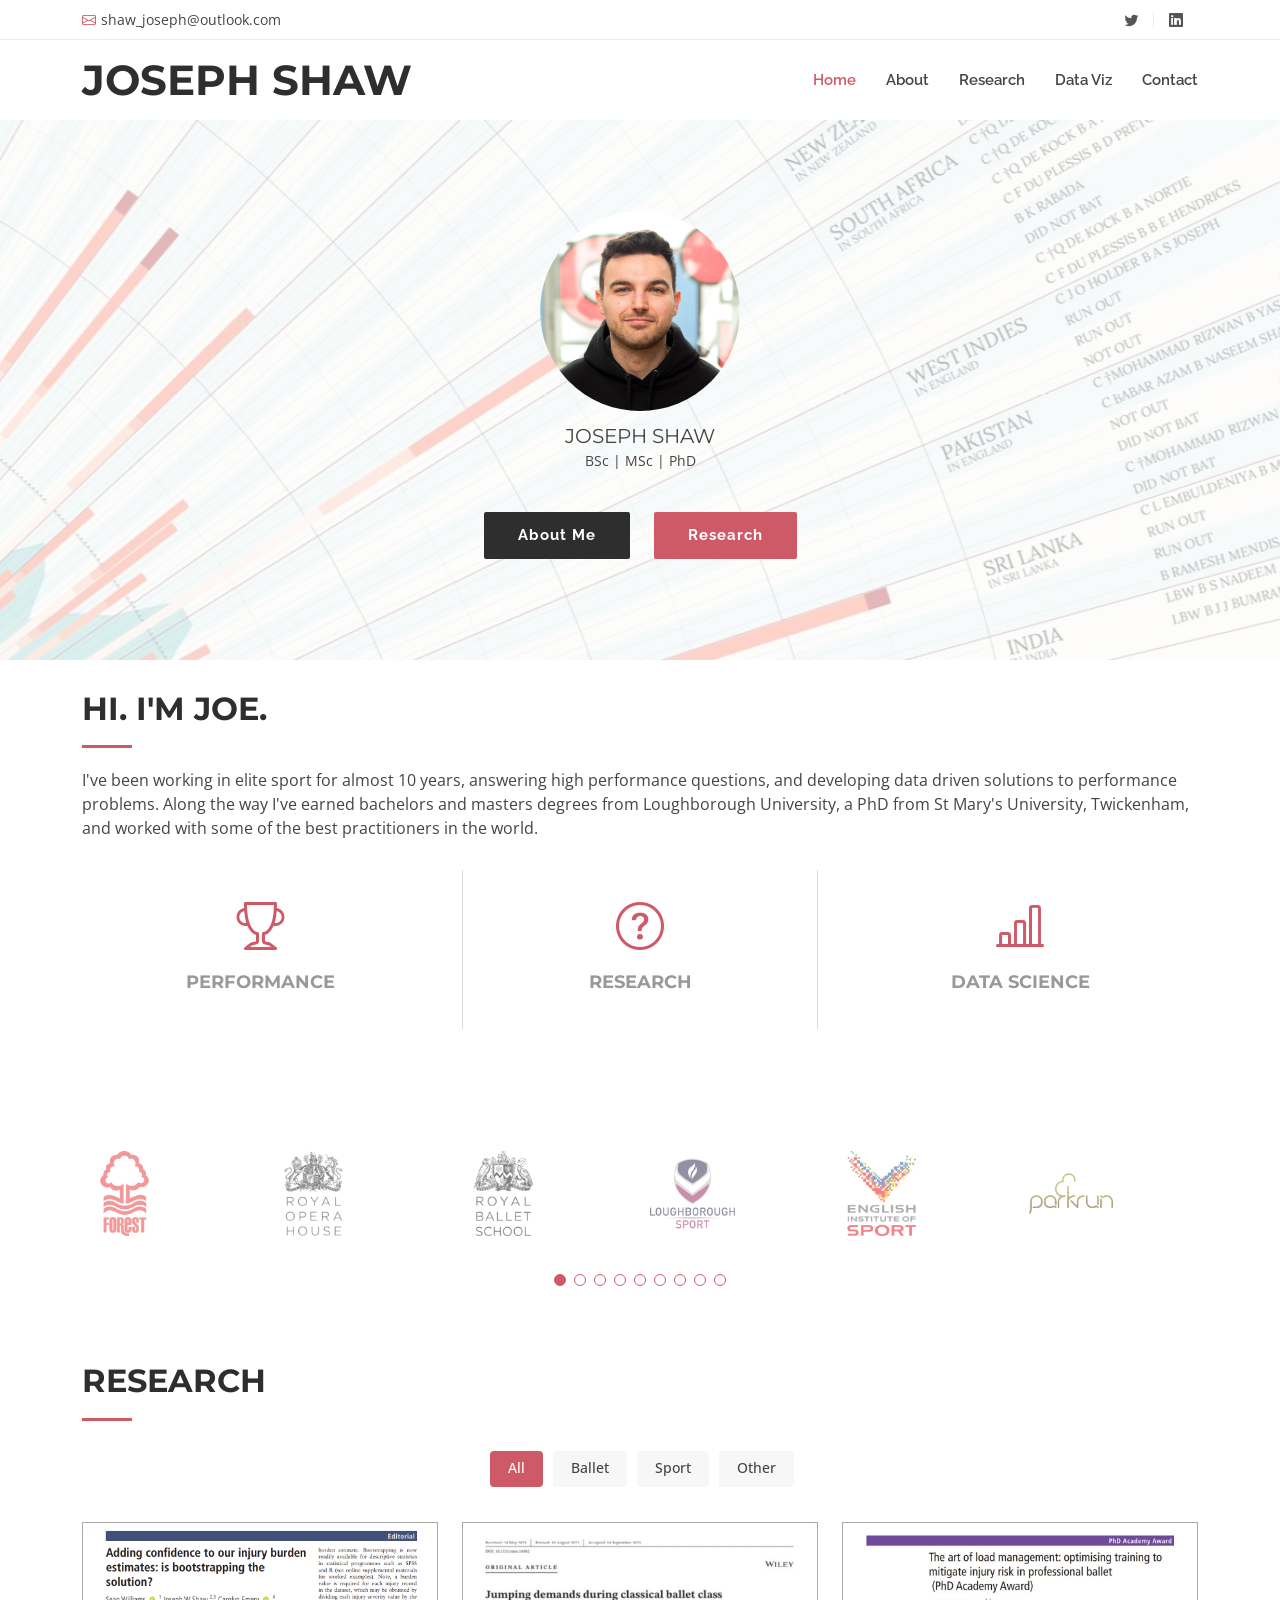
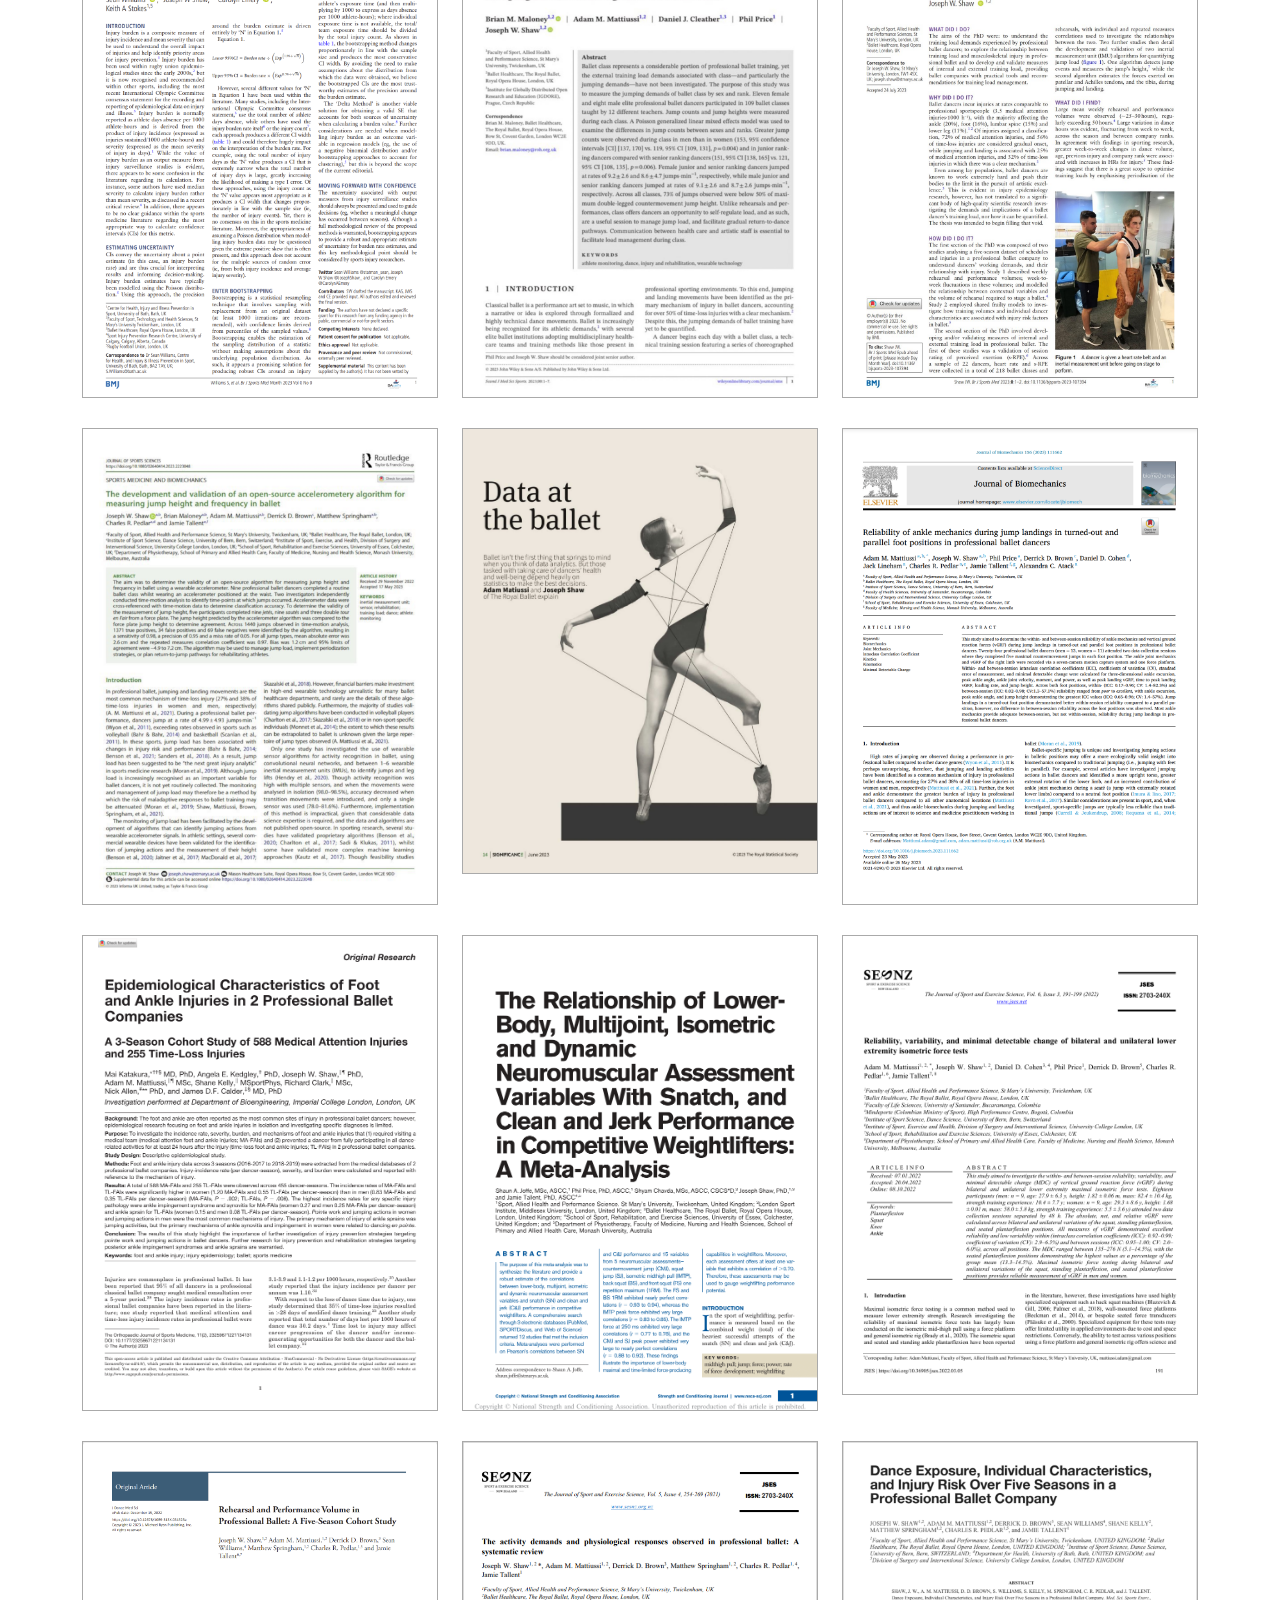
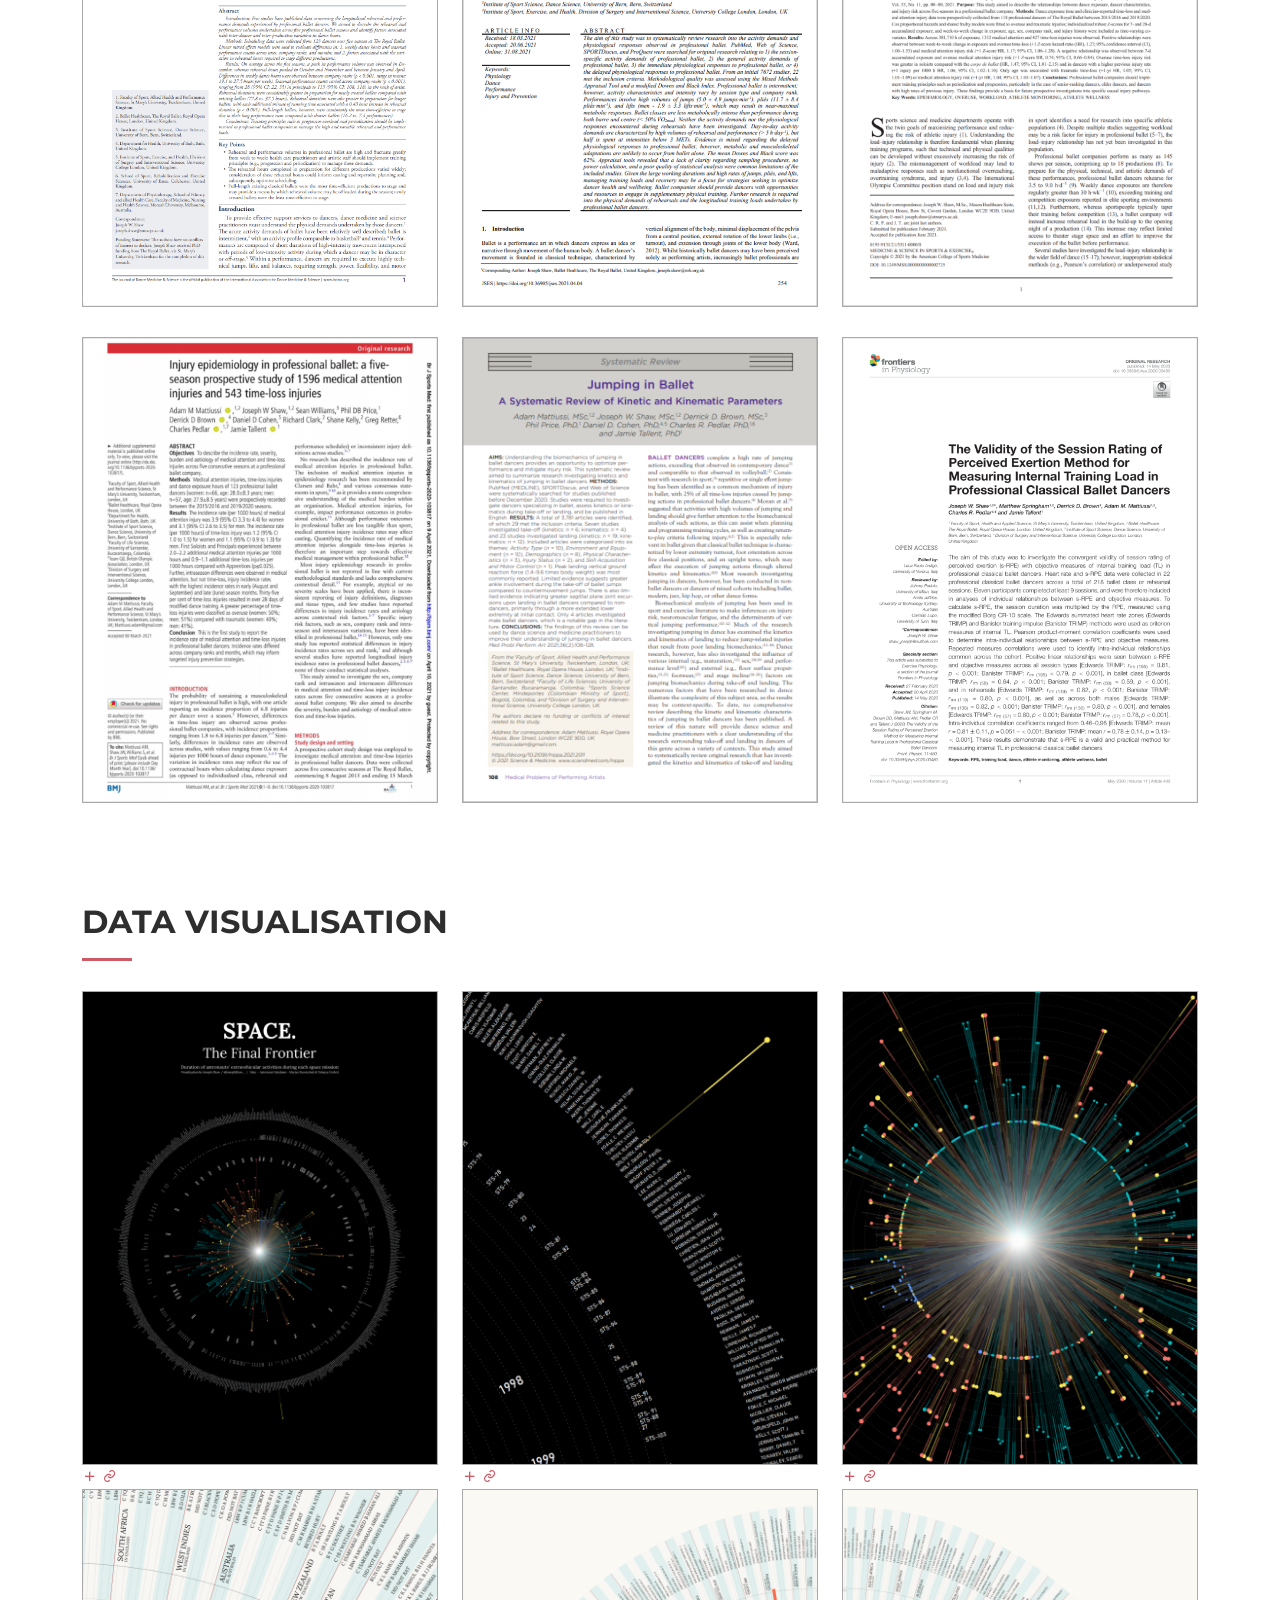
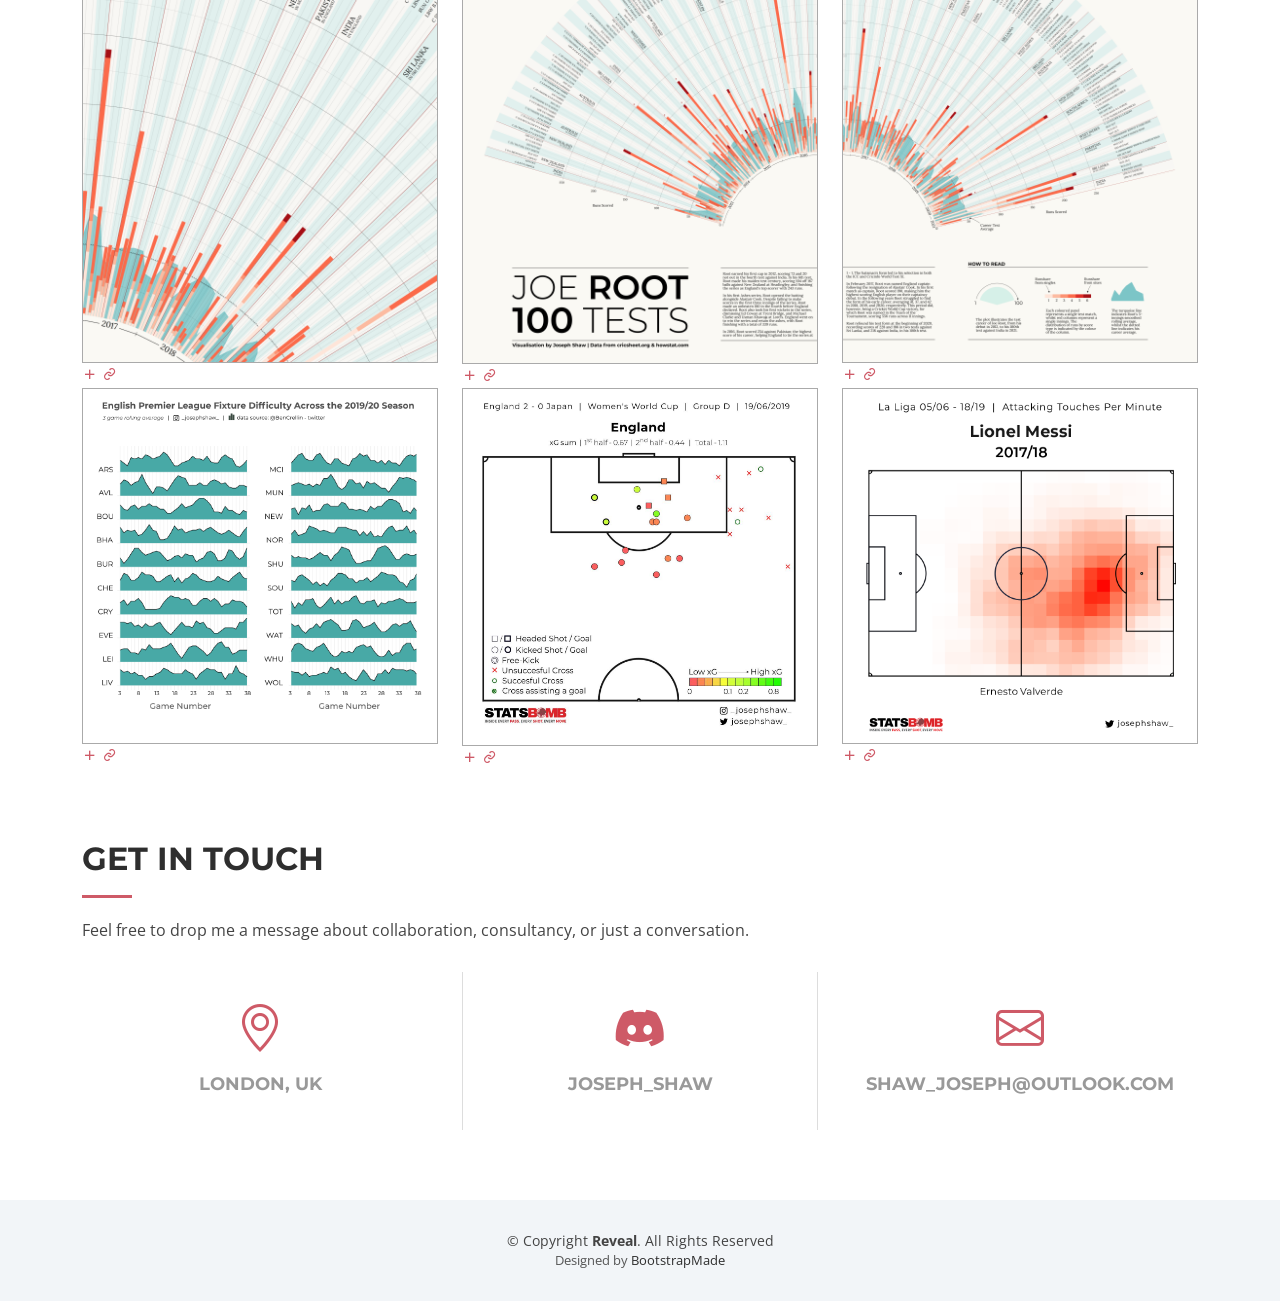
==== commit fecb889e: "Pos" ====
--- a/index.html
+++ b/index.html
@@ -496,7 +496,7 @@
           </div>
 		  
 		  -->
-		  
+
 		  
 		   <div class="col-lg-4 col-md-6 portfolio-item filter-card">
             <img src="assets/img/portfolio2/space1.png" class="img-fluid" alt="" style="border: 1px solid #aaa;">
--- a/assets/css/style.css
+++ b/assets/css/style.css
@@ -975,10 +975,10 @@
 }
 
 #portfolio .portfolio-item img {
-  position: absolute;
+  position: relative;
   margin: auto;
   top: 0;
-  transform: translate(-50%, -50%);
+  max-width: 100%;
   transition: all 0.6s cubic-bezier(0.645, 0.045, 0.355, 1);
 }
 
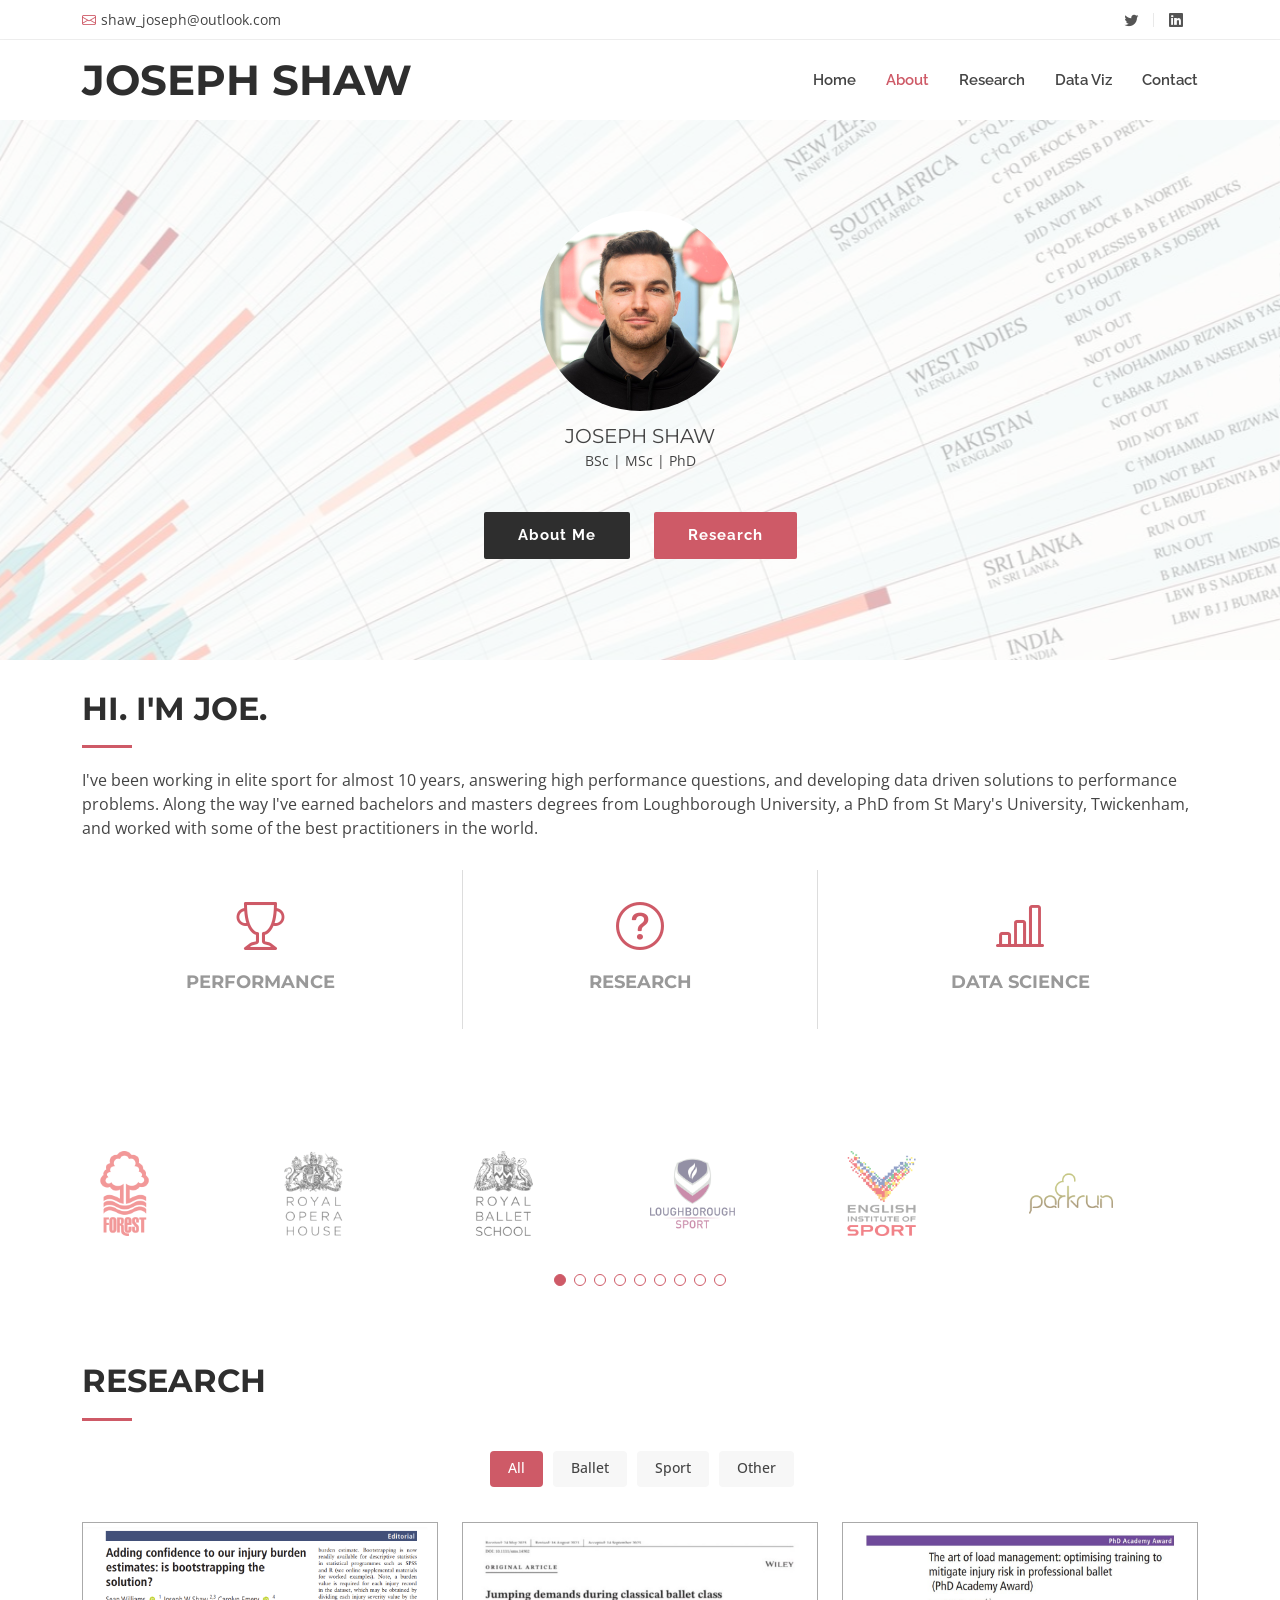
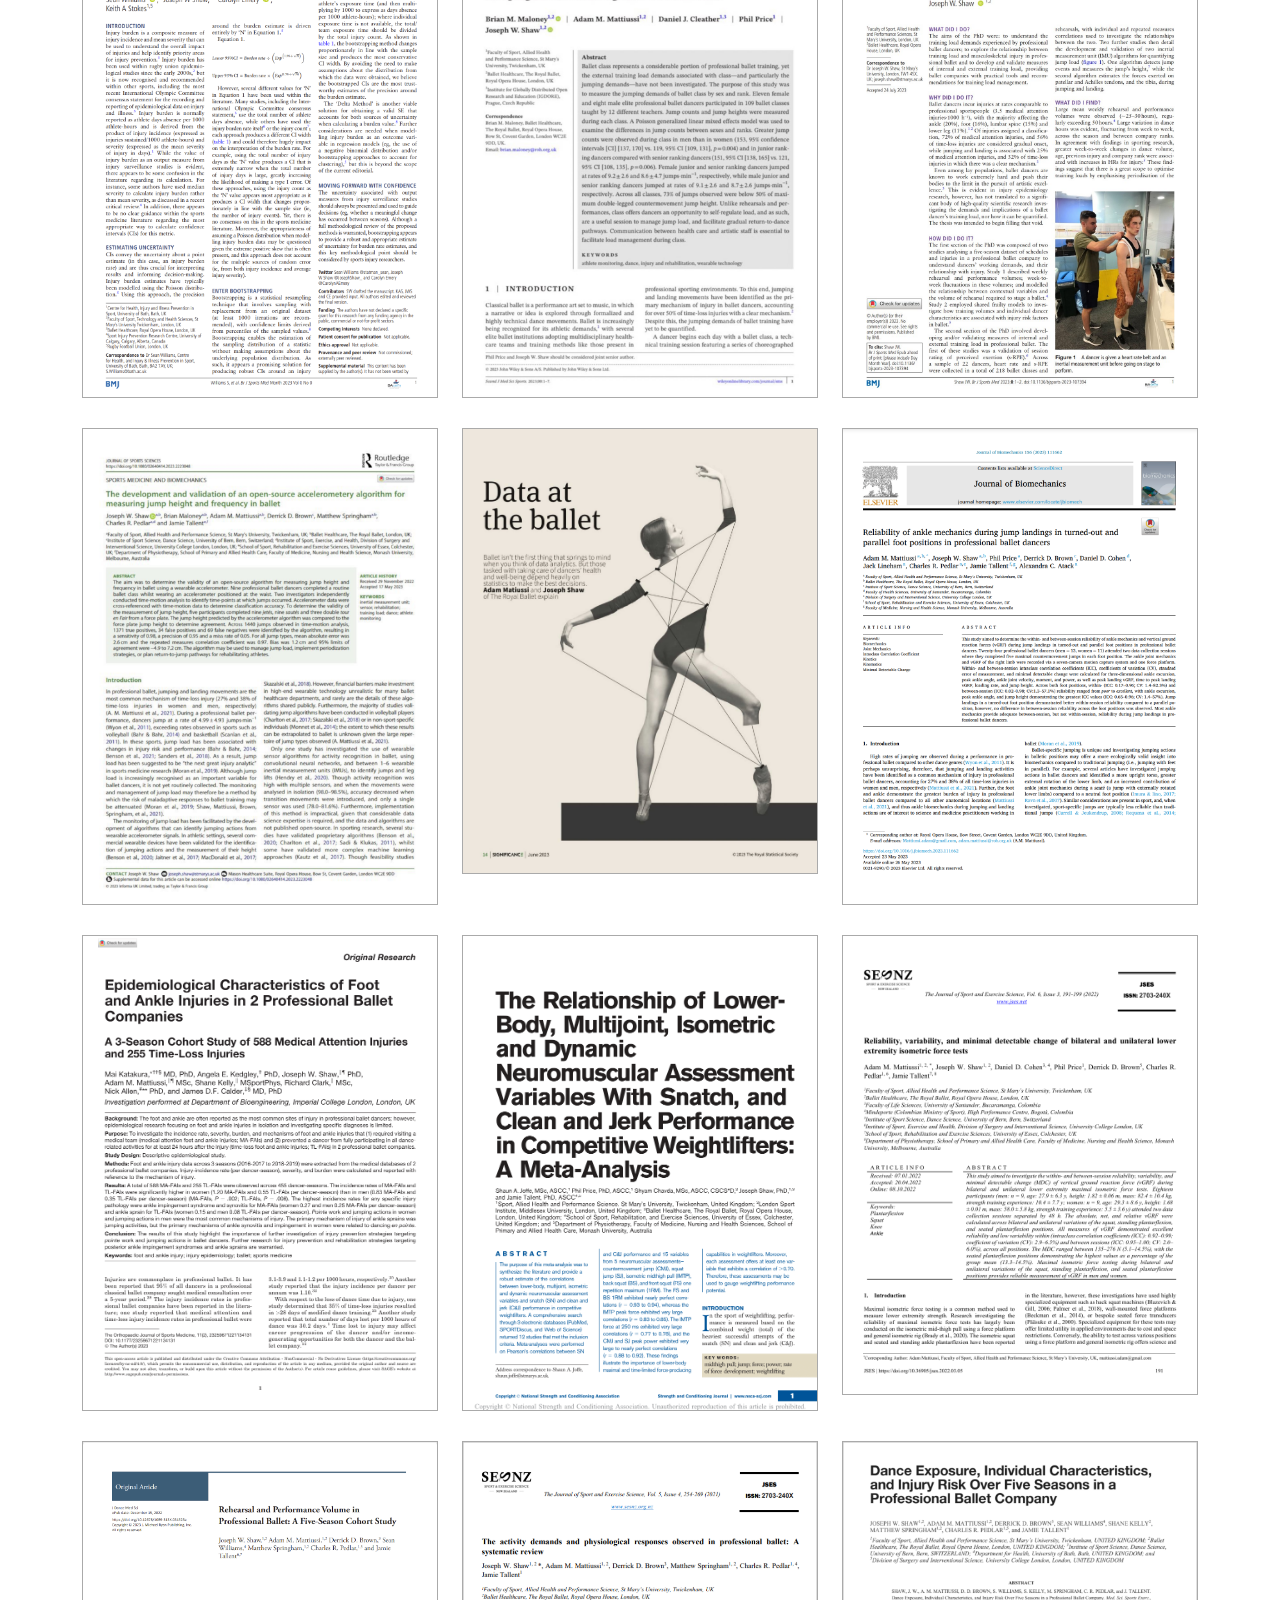
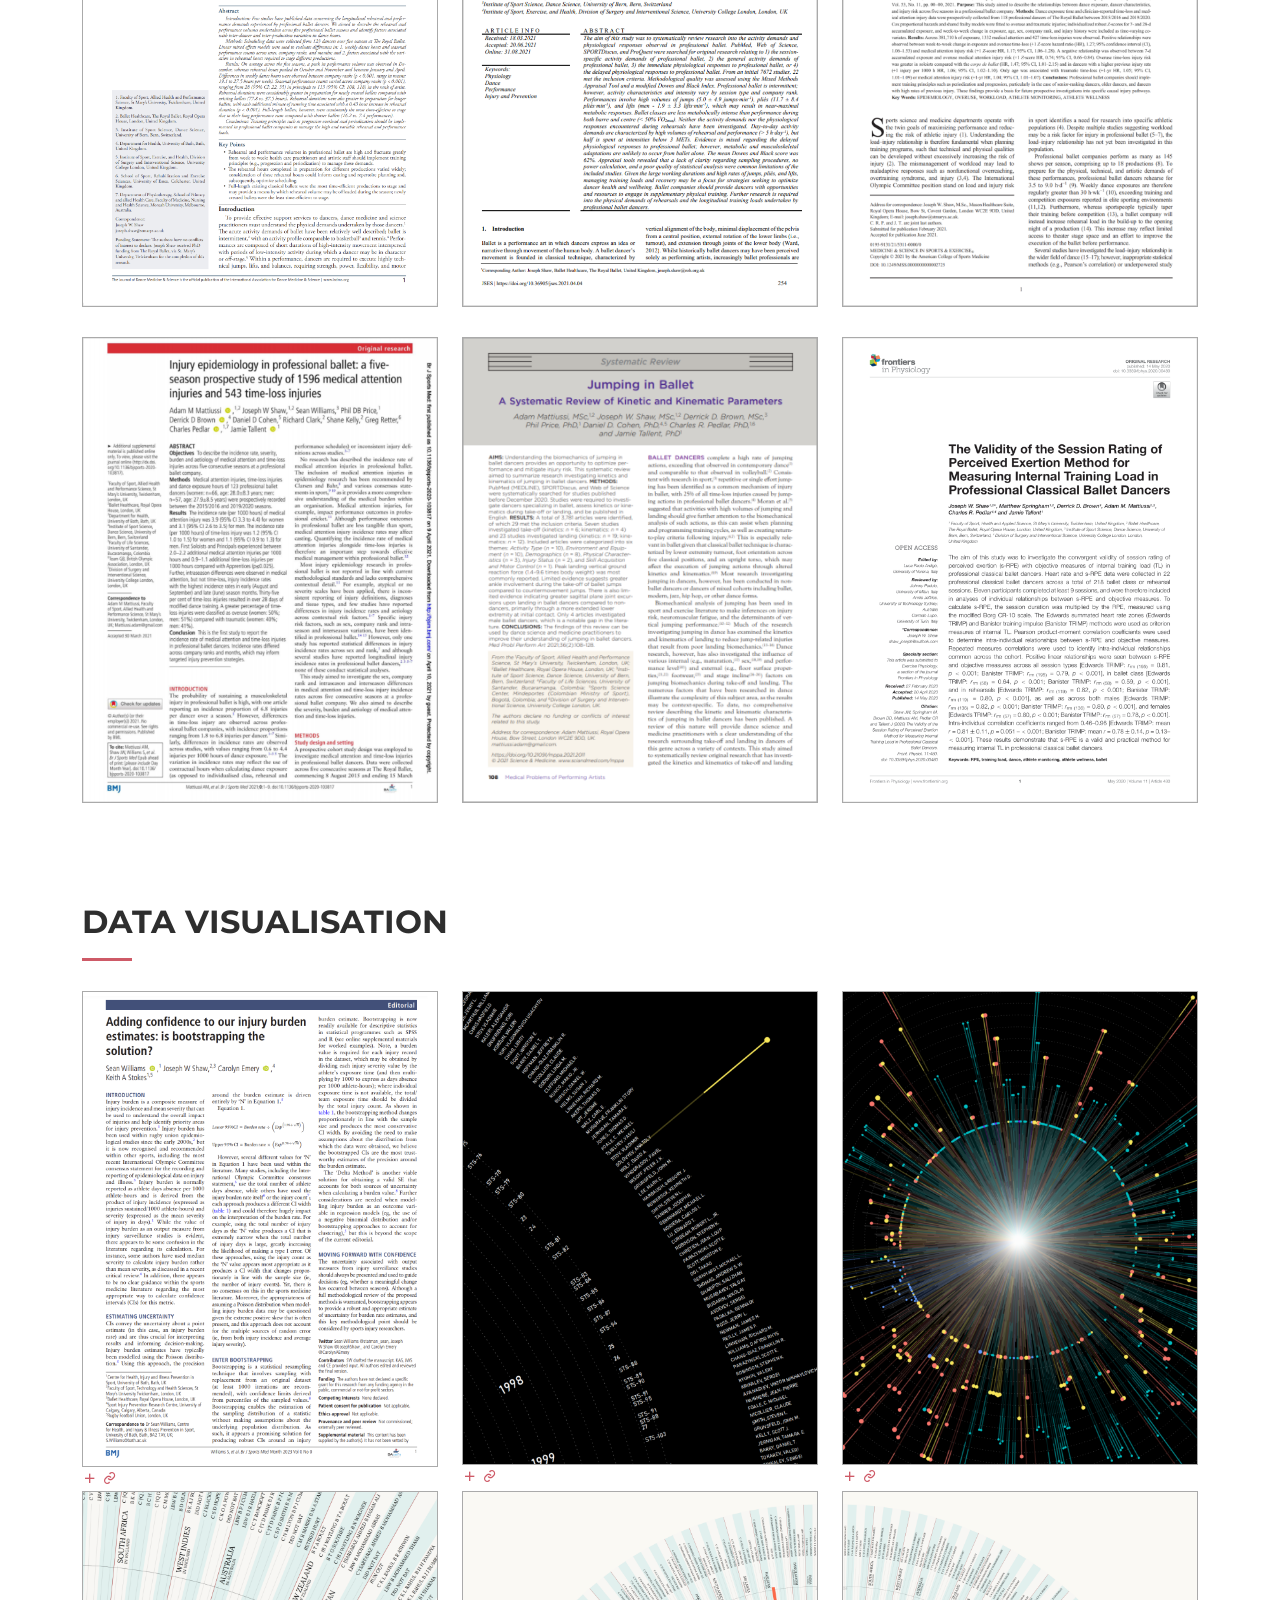
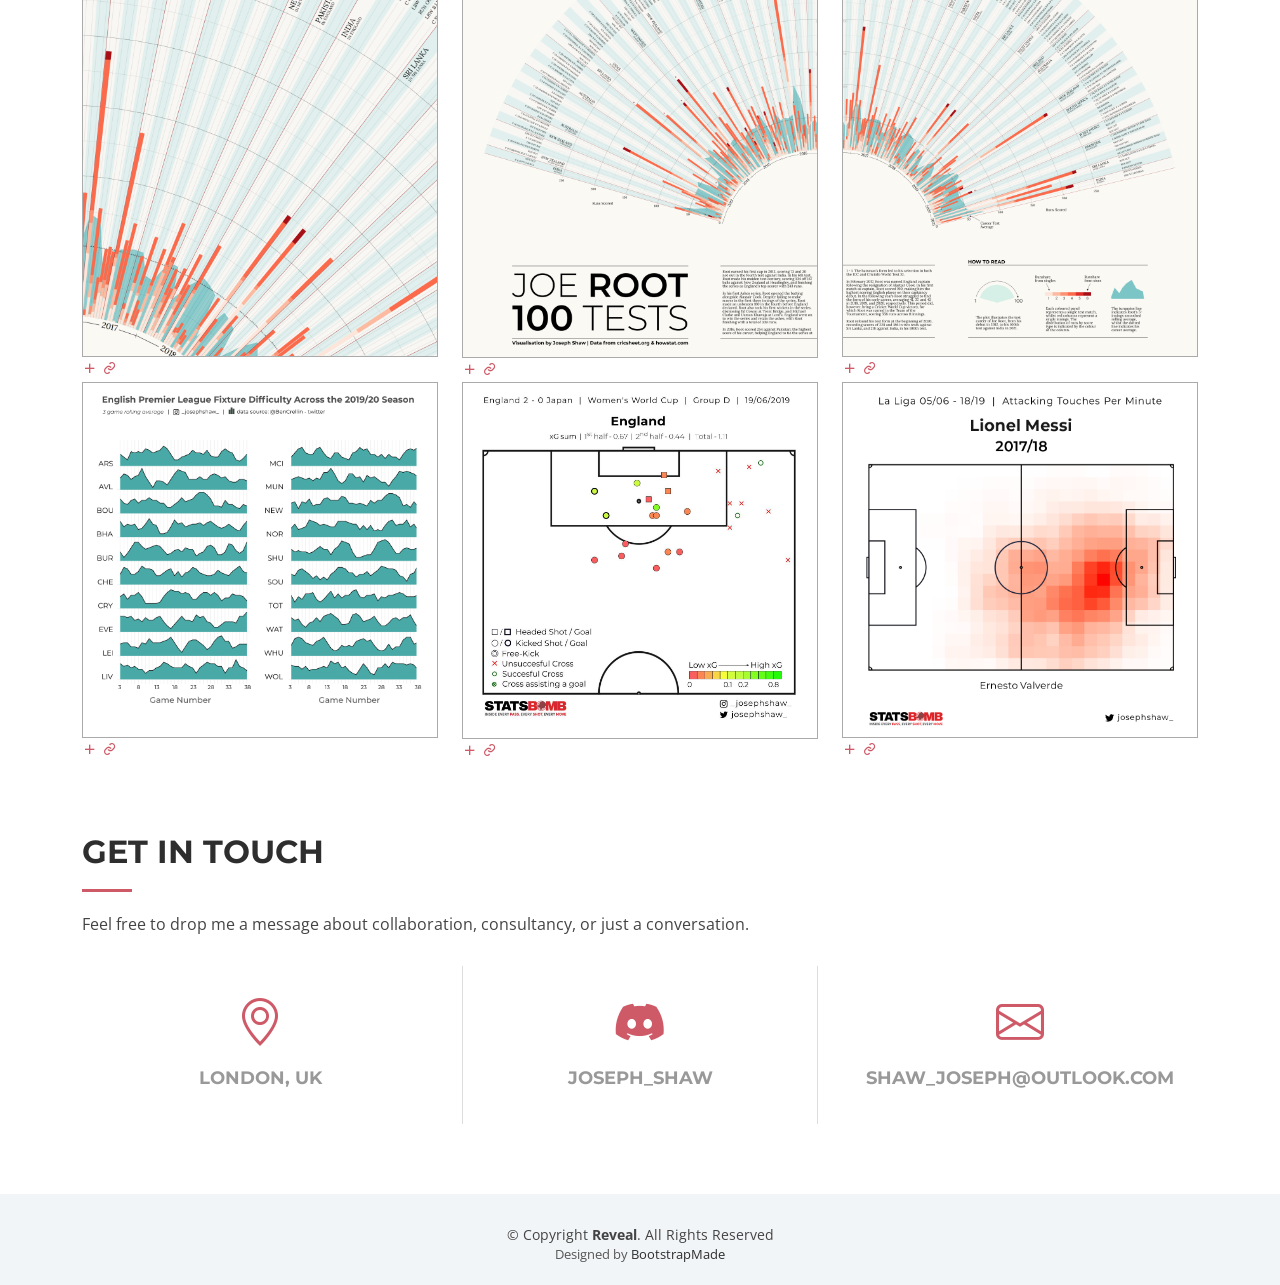
==== commit 8c9fad5c: "Positions" ====
--- a/index.html
+++ b/index.html
@@ -494,12 +494,12 @@
               <a href="portfolio-details.html" class="details-link" title="More Details"><i class="bx bx-link"></i></a>
             </div>
           </div>
-		  
+
 		  -->
 
 		  
 		   <div class="col-lg-4 col-md-6 portfolio-item filter-card">
-            <img src="assets/img/portfolio2/space1.png" class="img-fluid" alt="" style="border: 1px solid #aaa;">
+            <img src="assets/img/portfolio2/portfolio-15.png" class="img-fluid" alt="" style="border: 1px solid #aaa;">
             <div class="portfolio-info">
               <a href="assets/img/portfolio2/Space Final Large.png" data-gallery="portfolioGallery" class="portfolio-lightbox preview-link" title="Extra-vehicular time during space missions"><i class="bx bx-plus"></i></a>
               <a href="https://github.com/joseph-shaw/archived-website/blob/gh-pages/dataviz/space/Space%20Final%20Large.png" class="details-link" title="More Details"><i class="bx bx-link"></i></a>
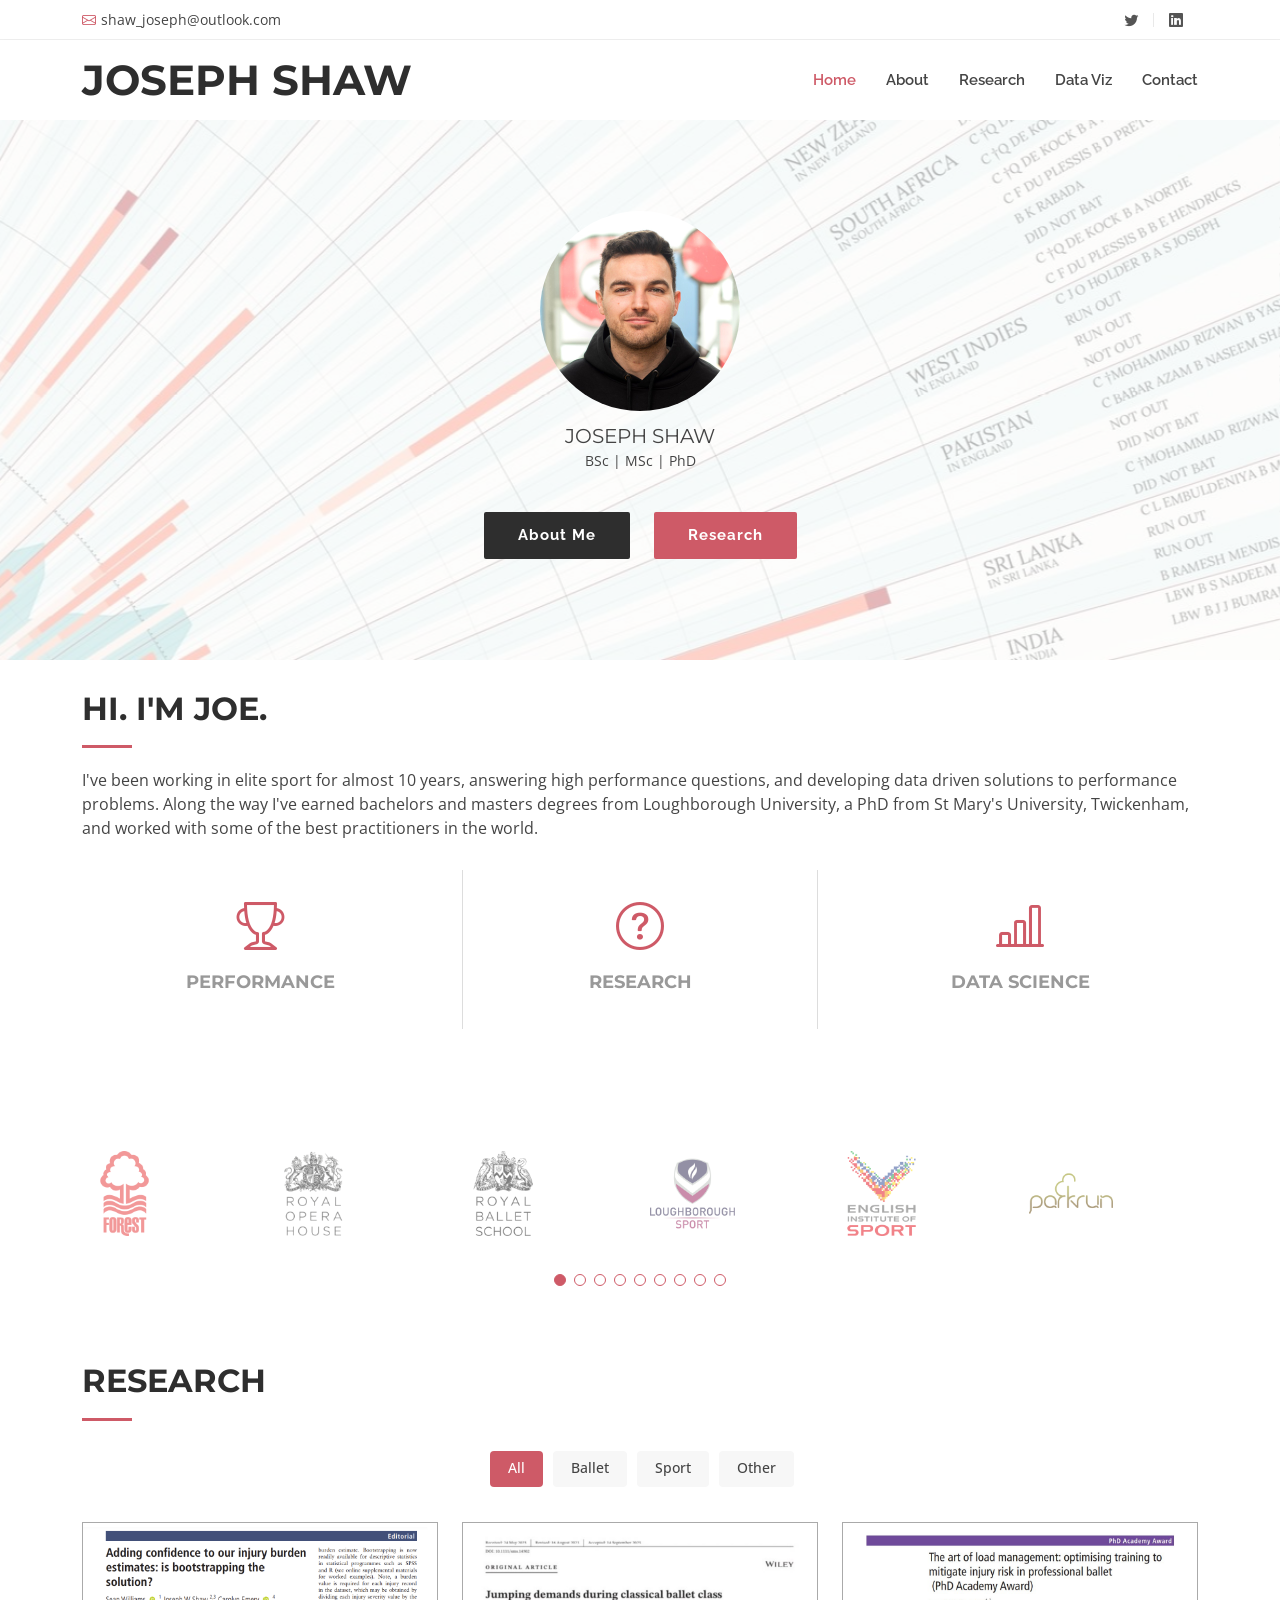
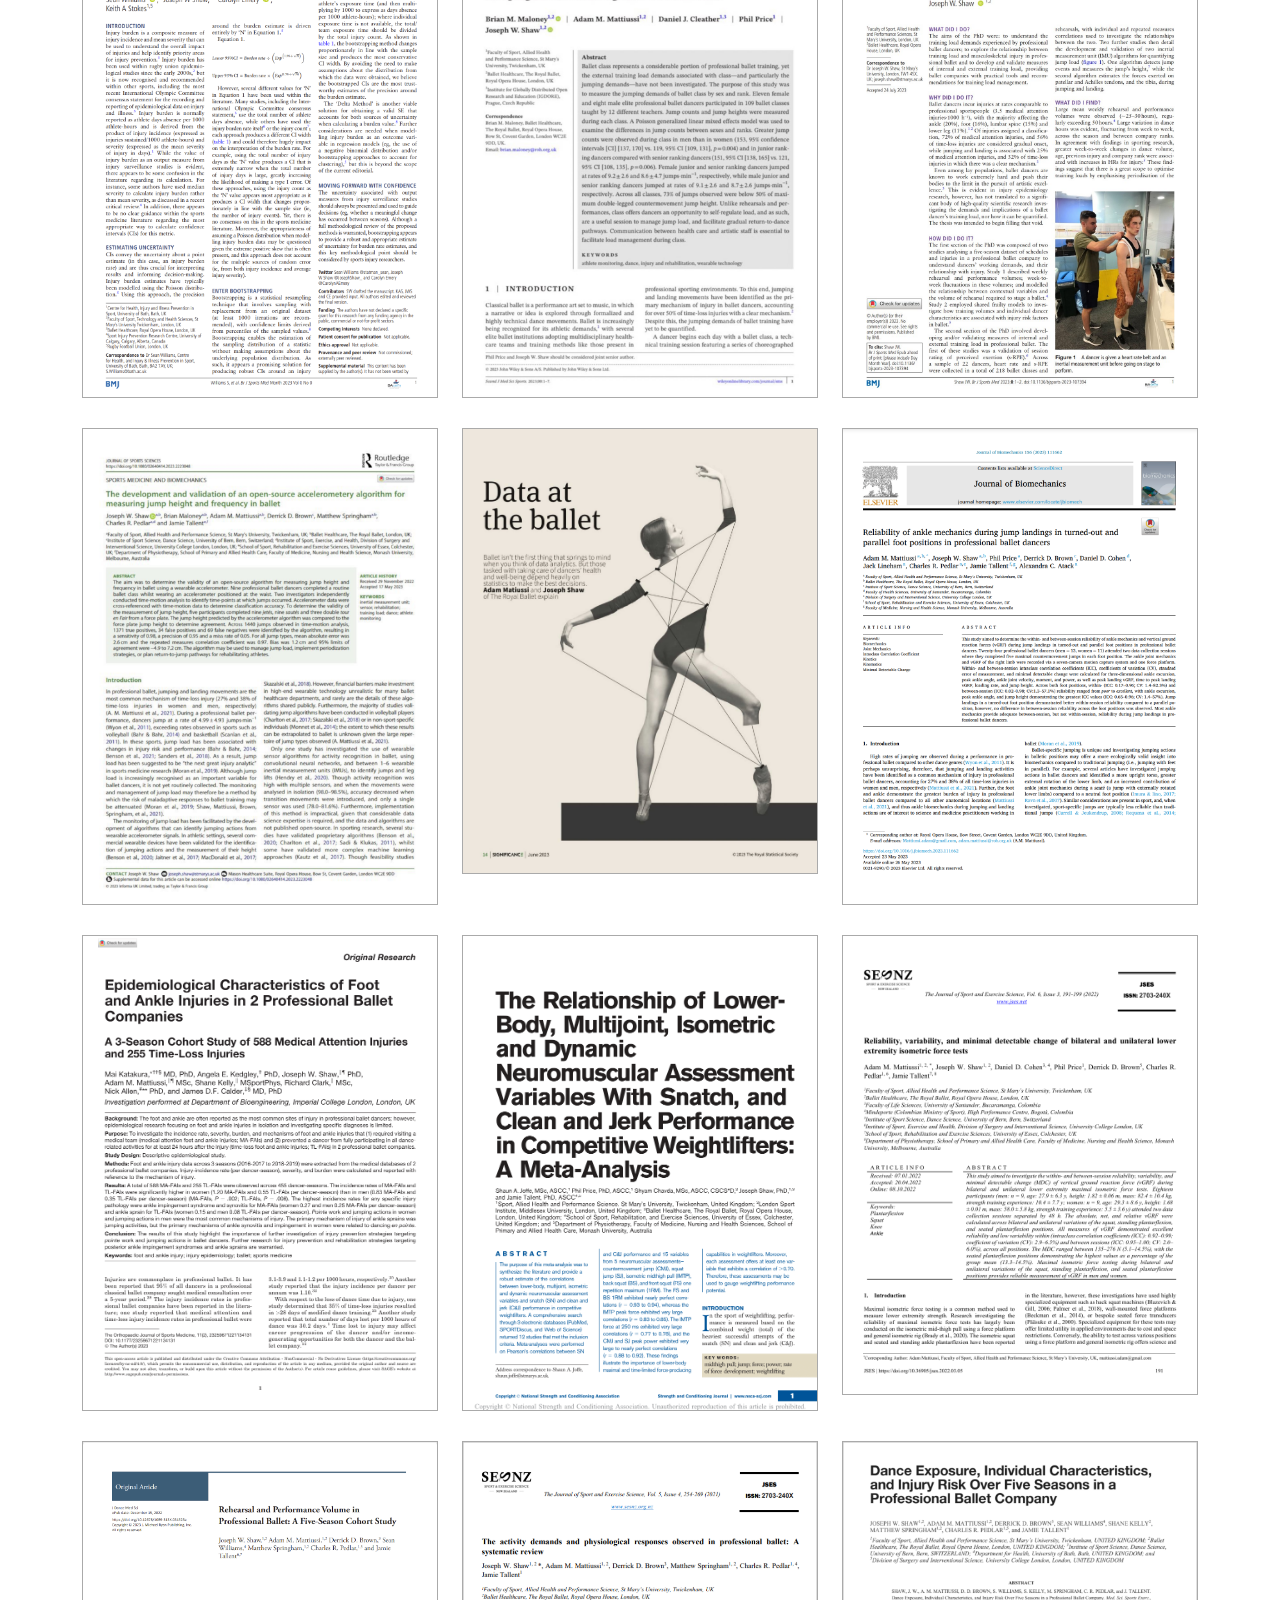
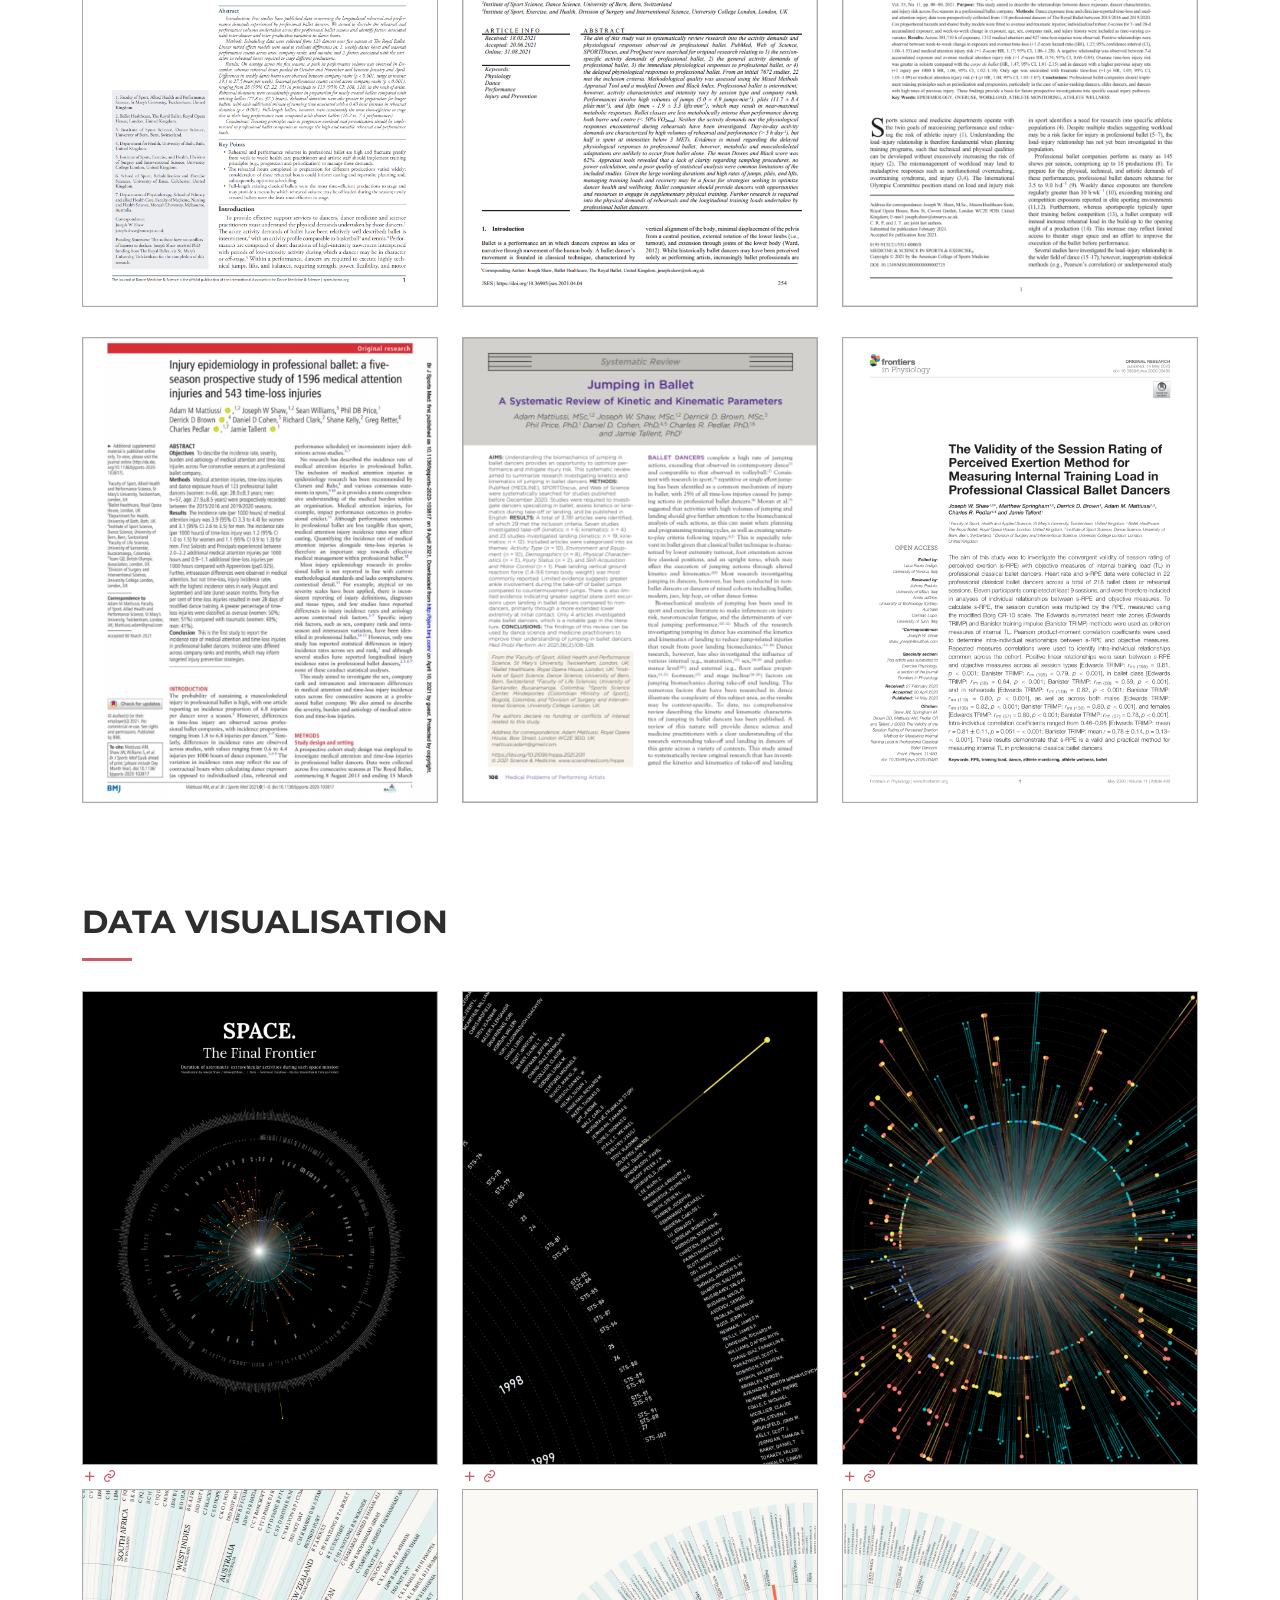
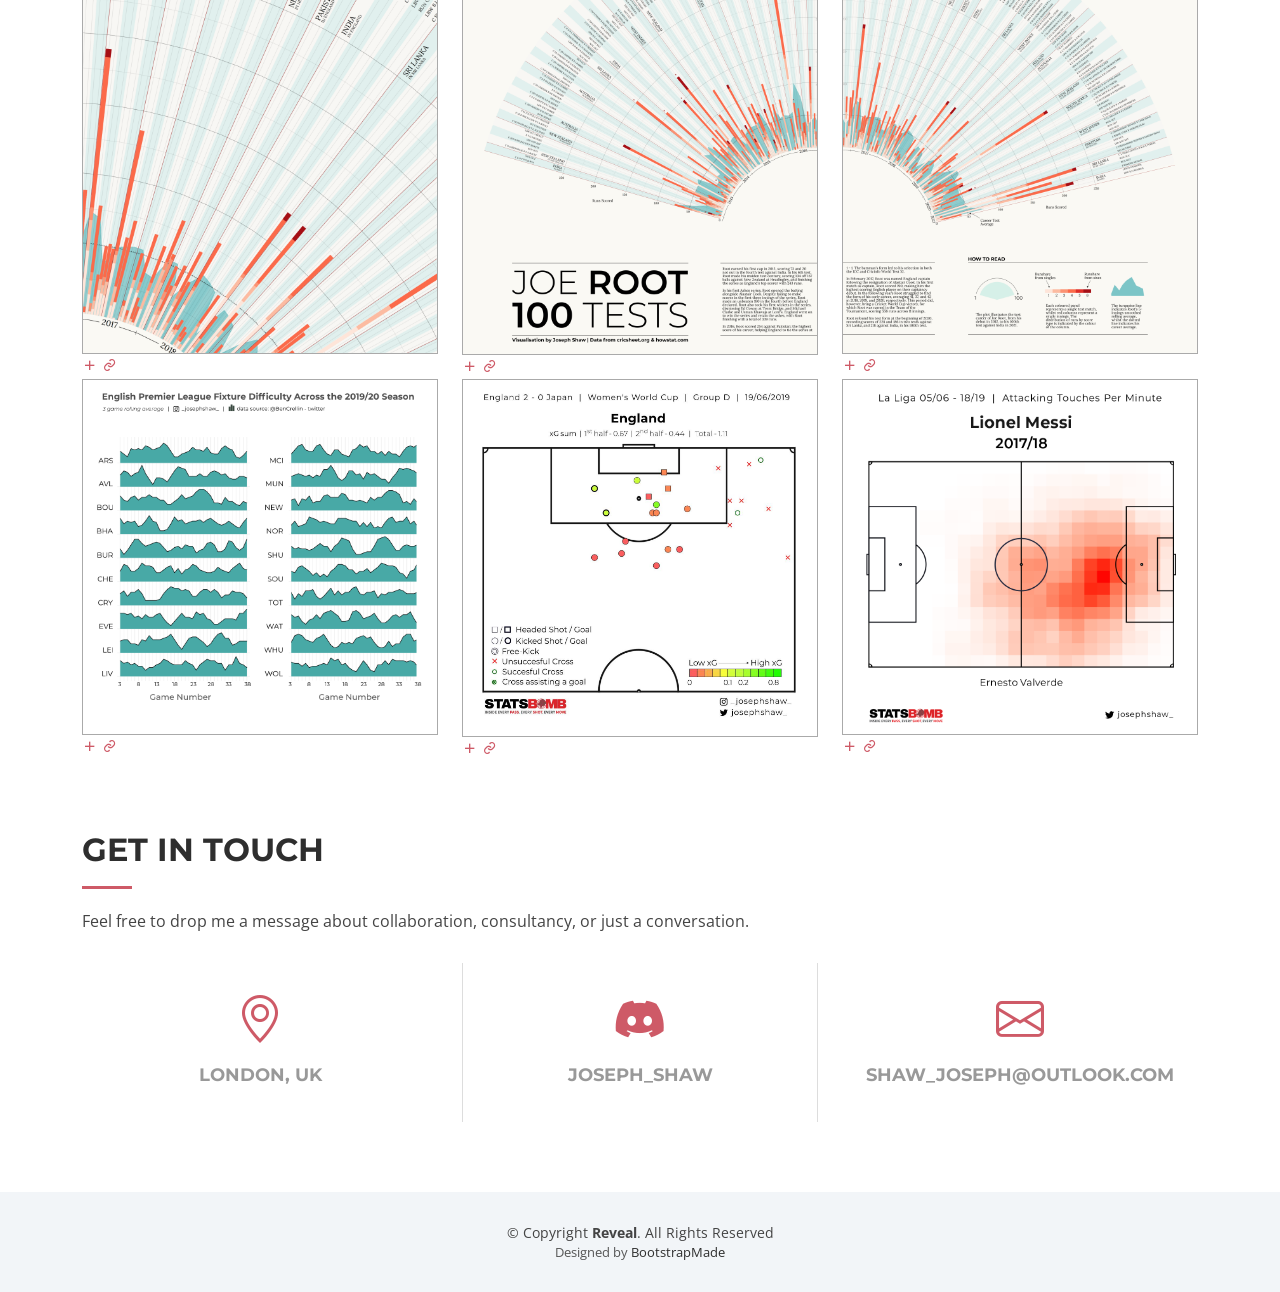
==== commit 5982da3d: "Update" ====
--- a/index.html
+++ b/index.html
@@ -499,7 +499,7 @@
 
 		  
 		   <div class="col-lg-4 col-md-6 portfolio-item filter-card">
-            <img src="assets/img/portfolio2/portfolio-15.png" class="img-fluid" alt="" style="border: 1px solid #aaa;">
+            <img src="assets/img/portfolio2/space1.png" class="img-fluid" alt="" style="border: 1px solid #aaa;">
             <div class="portfolio-info">
               <a href="assets/img/portfolio2/Space Final Large.png" data-gallery="portfolioGallery" class="portfolio-lightbox preview-link" title="Extra-vehicular time during space missions"><i class="bx bx-plus"></i></a>
               <a href="https://github.com/joseph-shaw/archived-website/blob/gh-pages/dataviz/space/Space%20Final%20Large.png" class="details-link" title="More Details"><i class="bx bx-link"></i></a>
